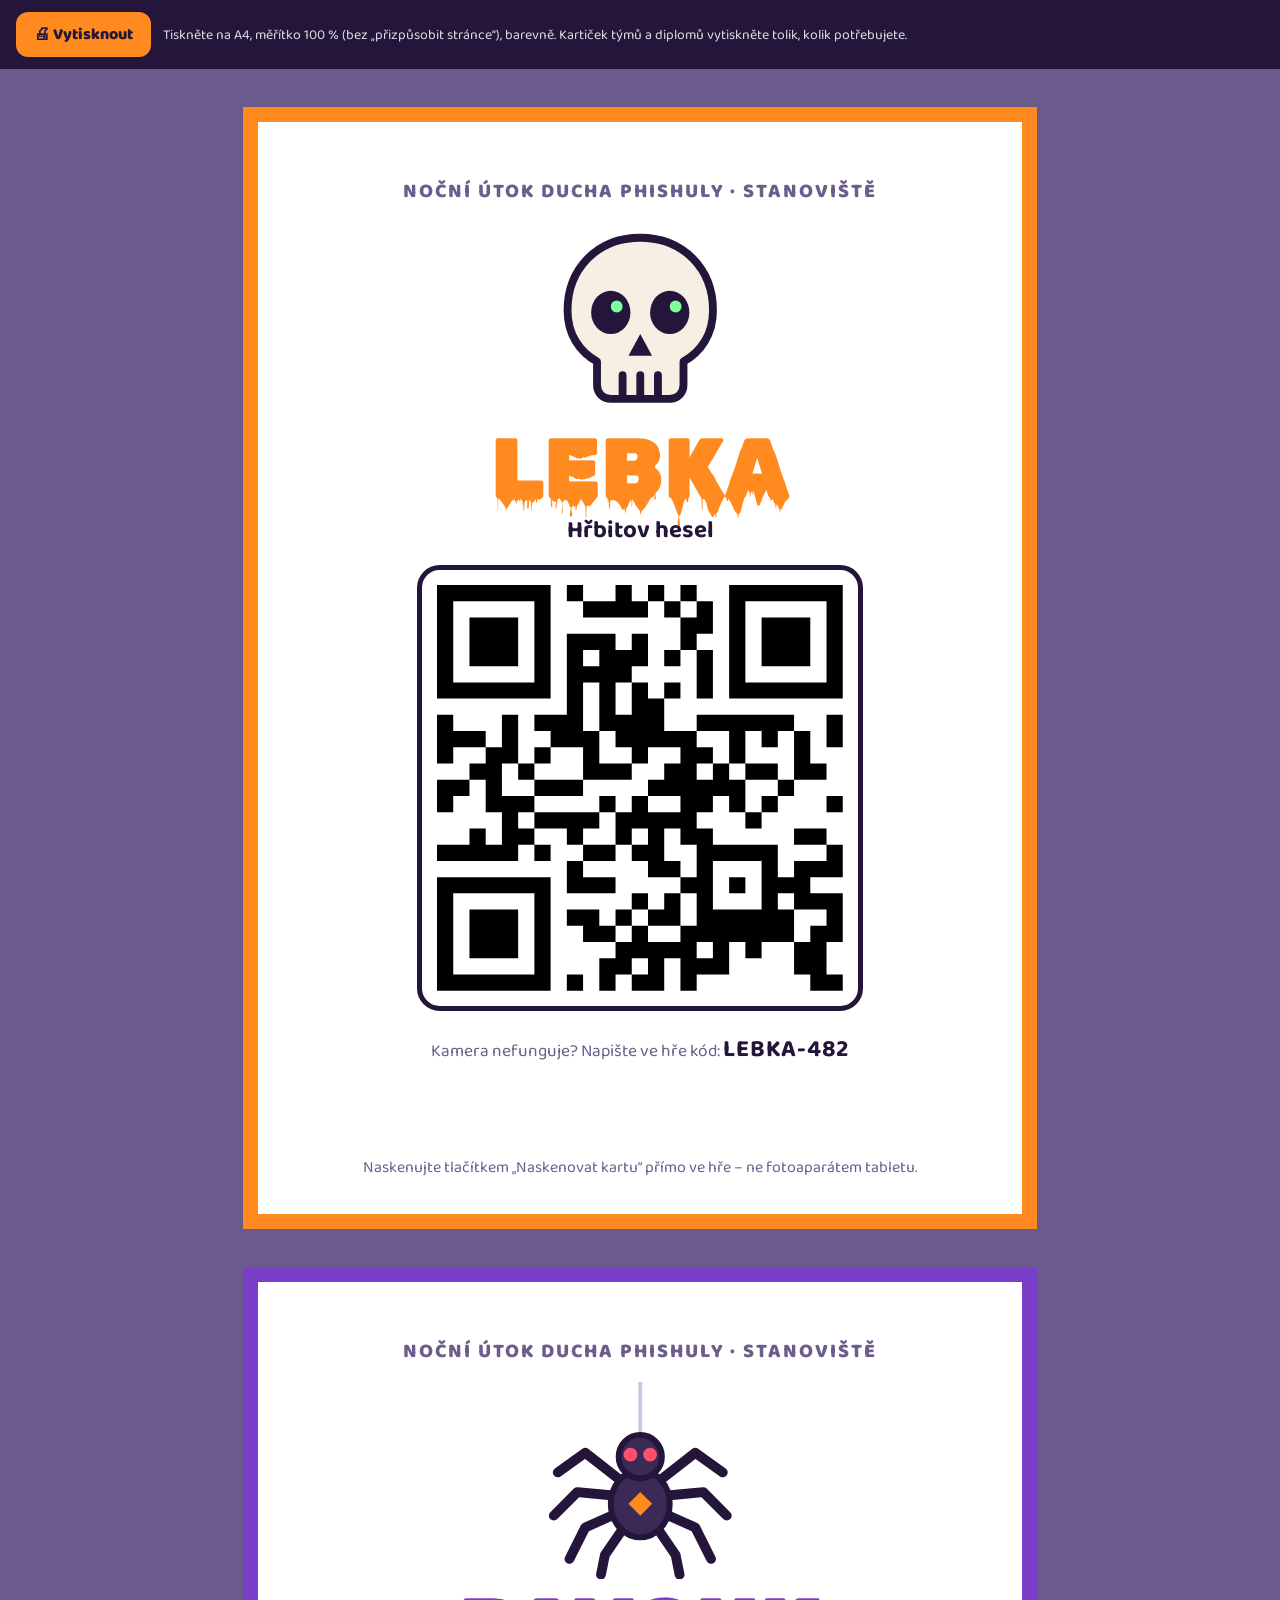
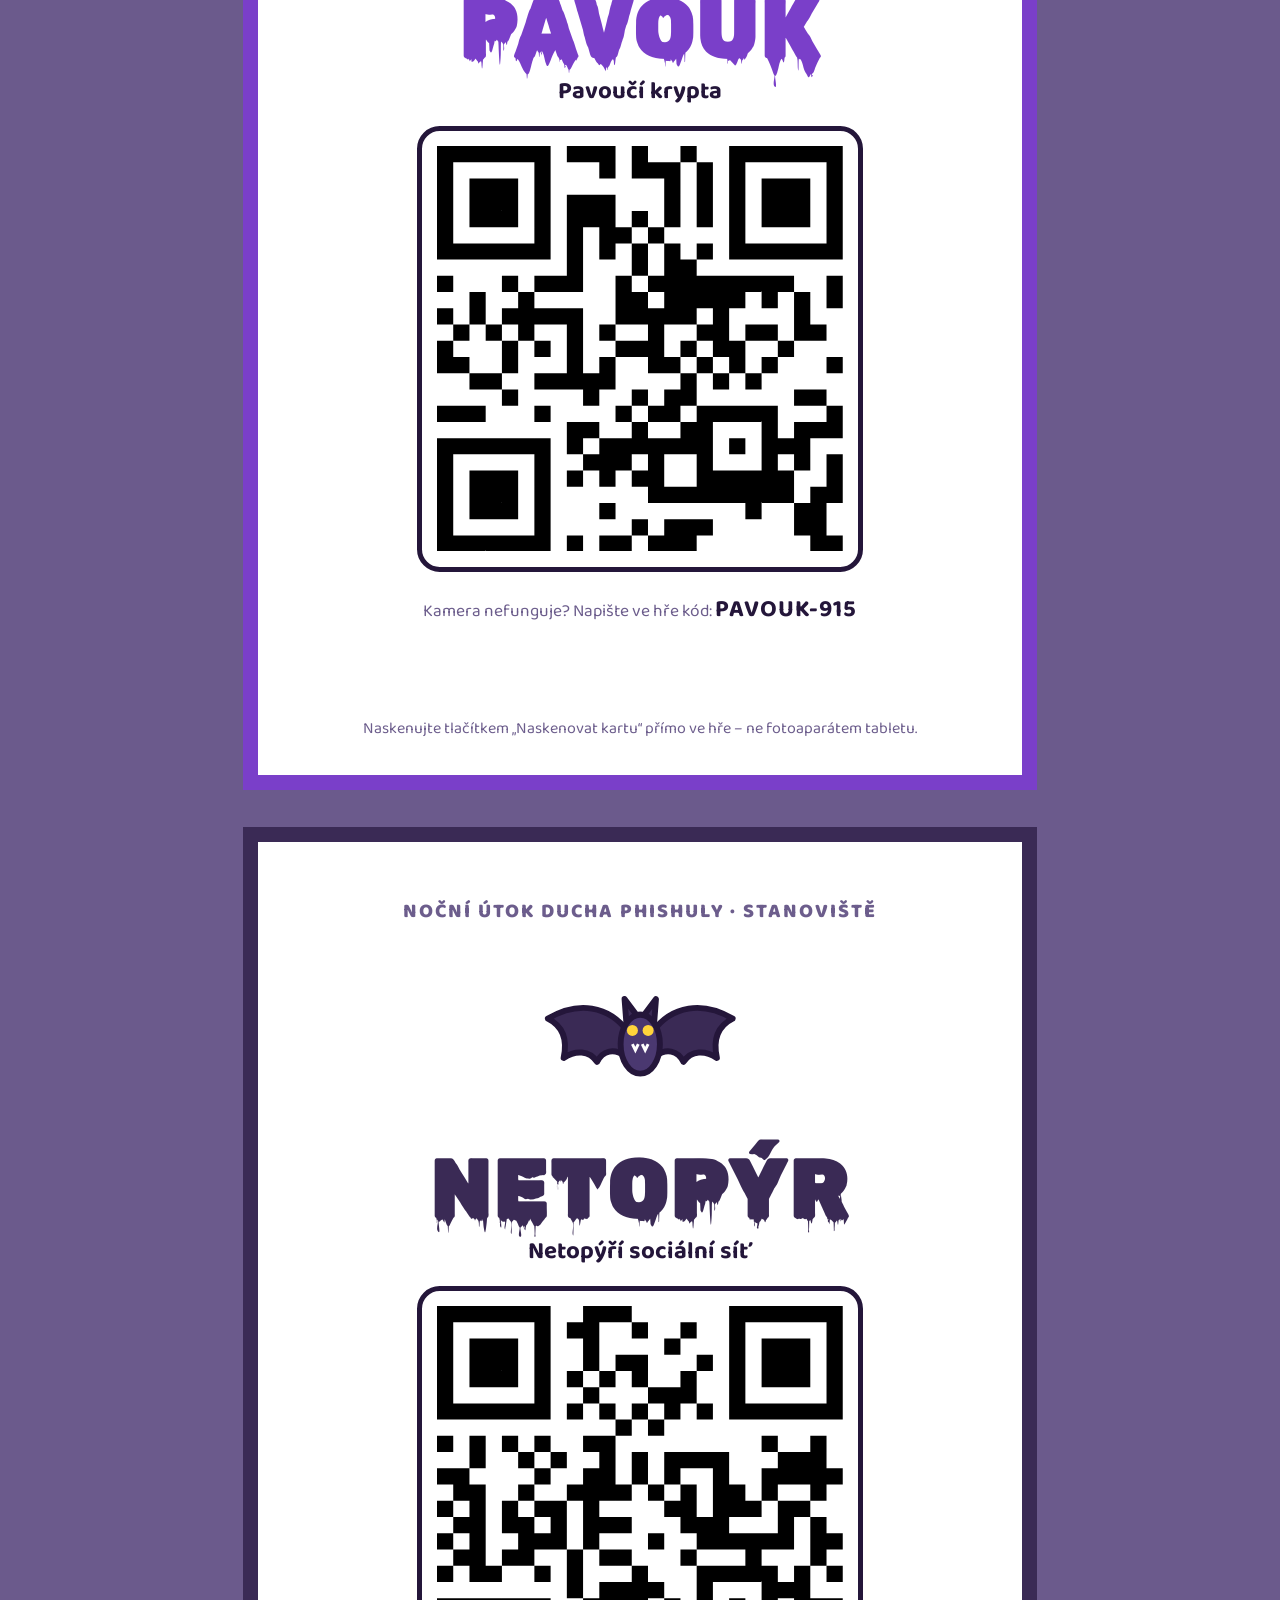
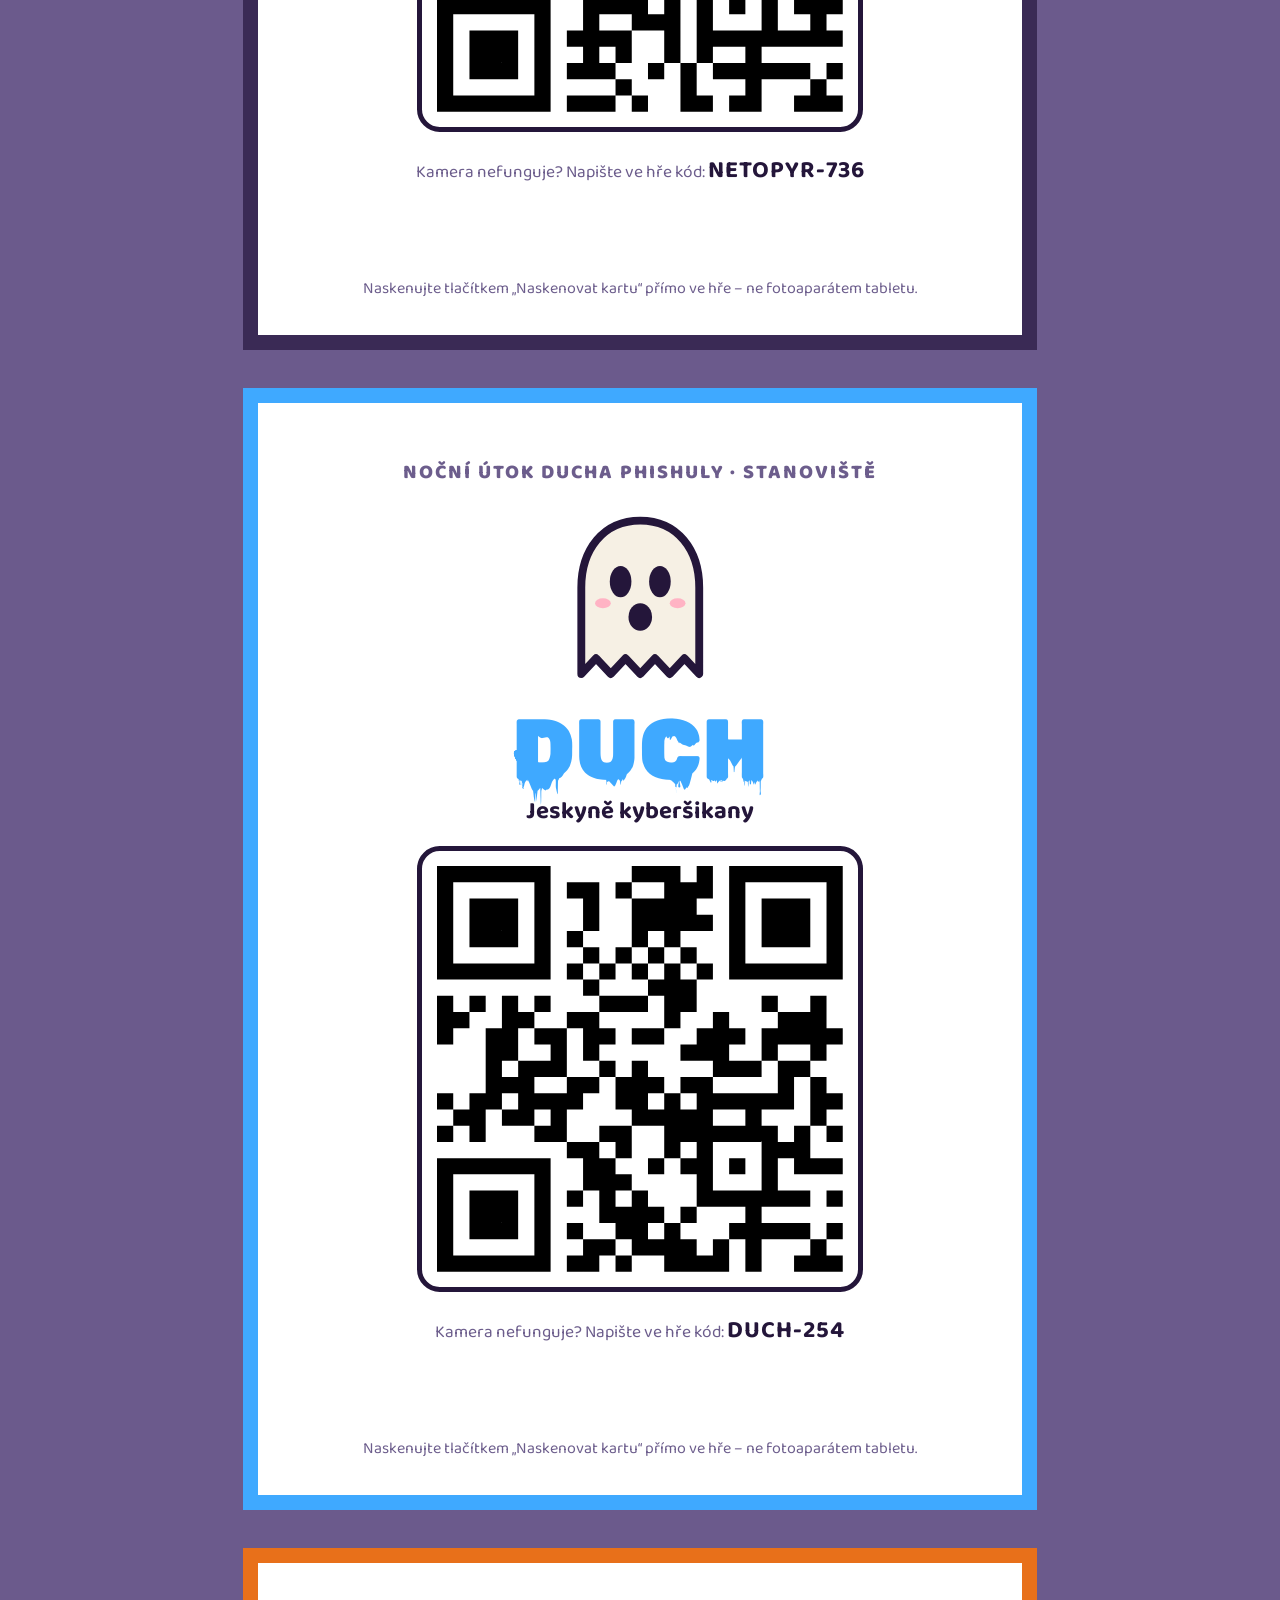
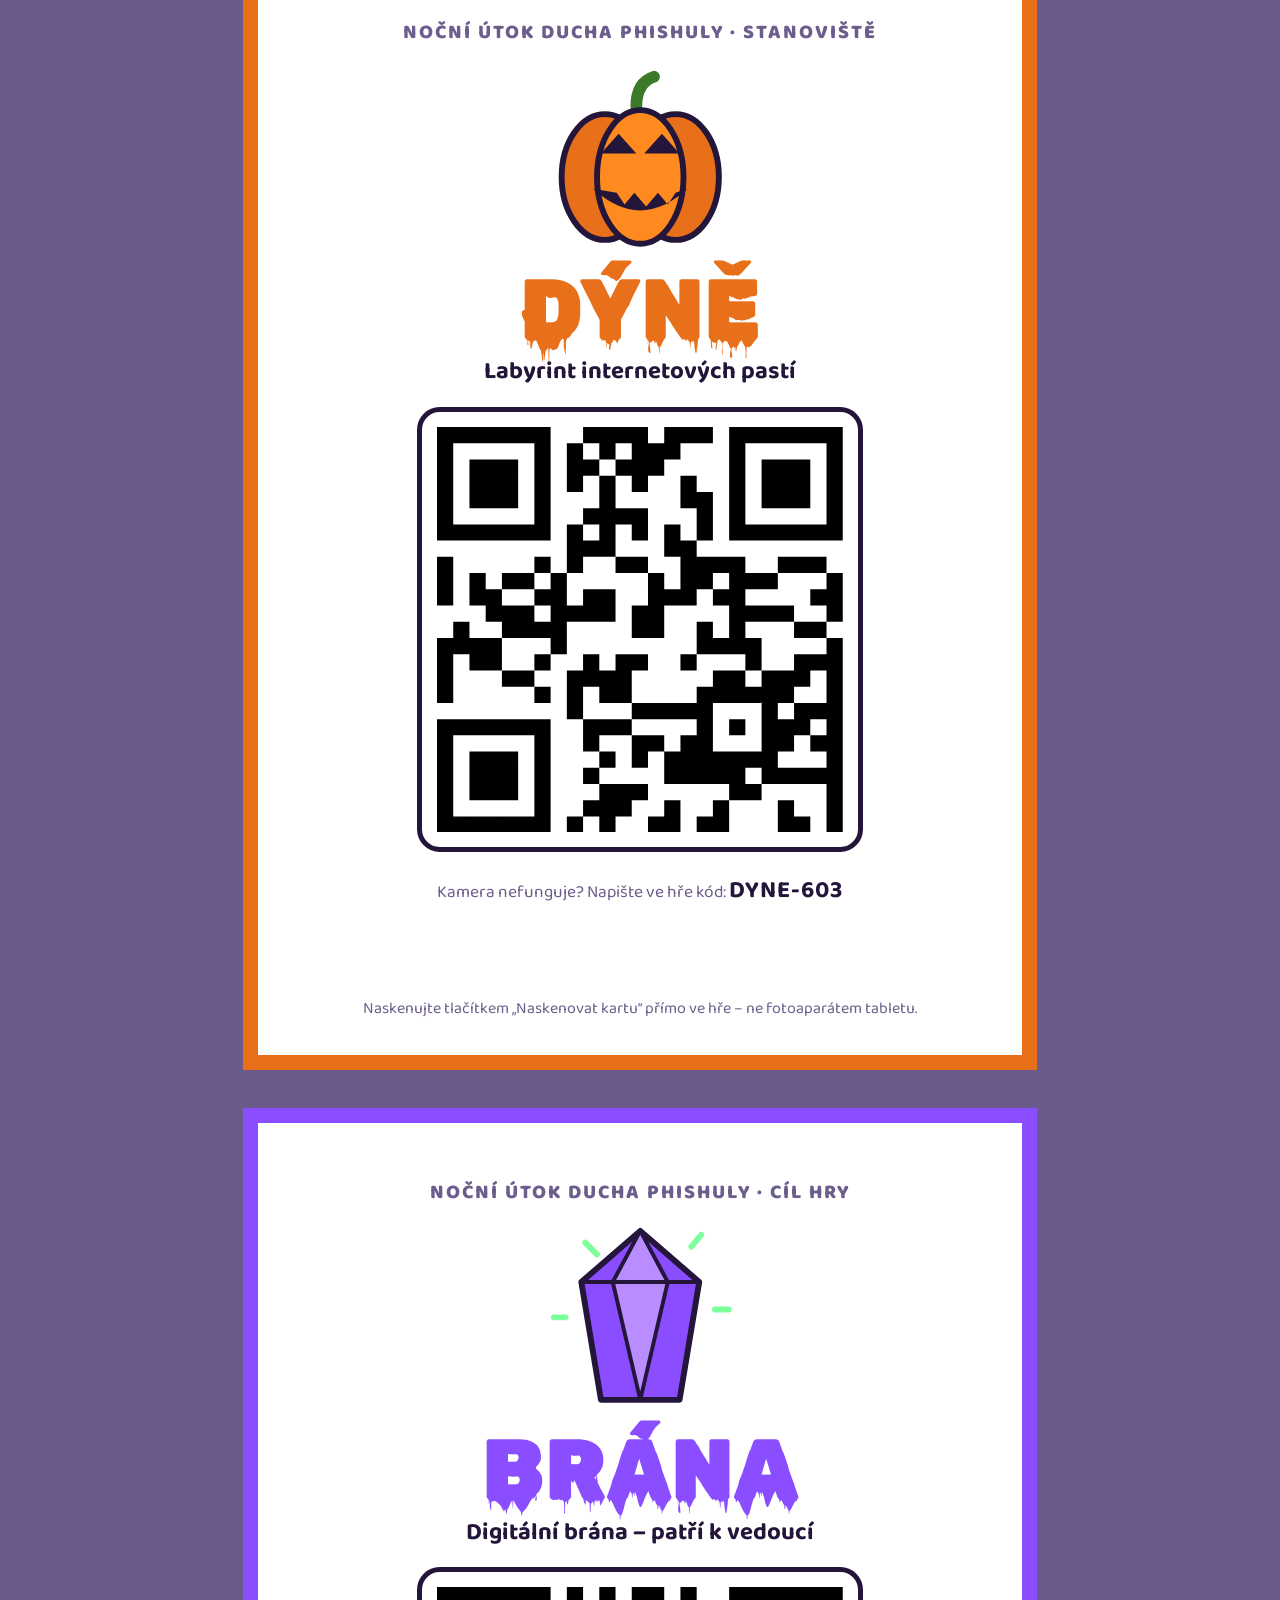
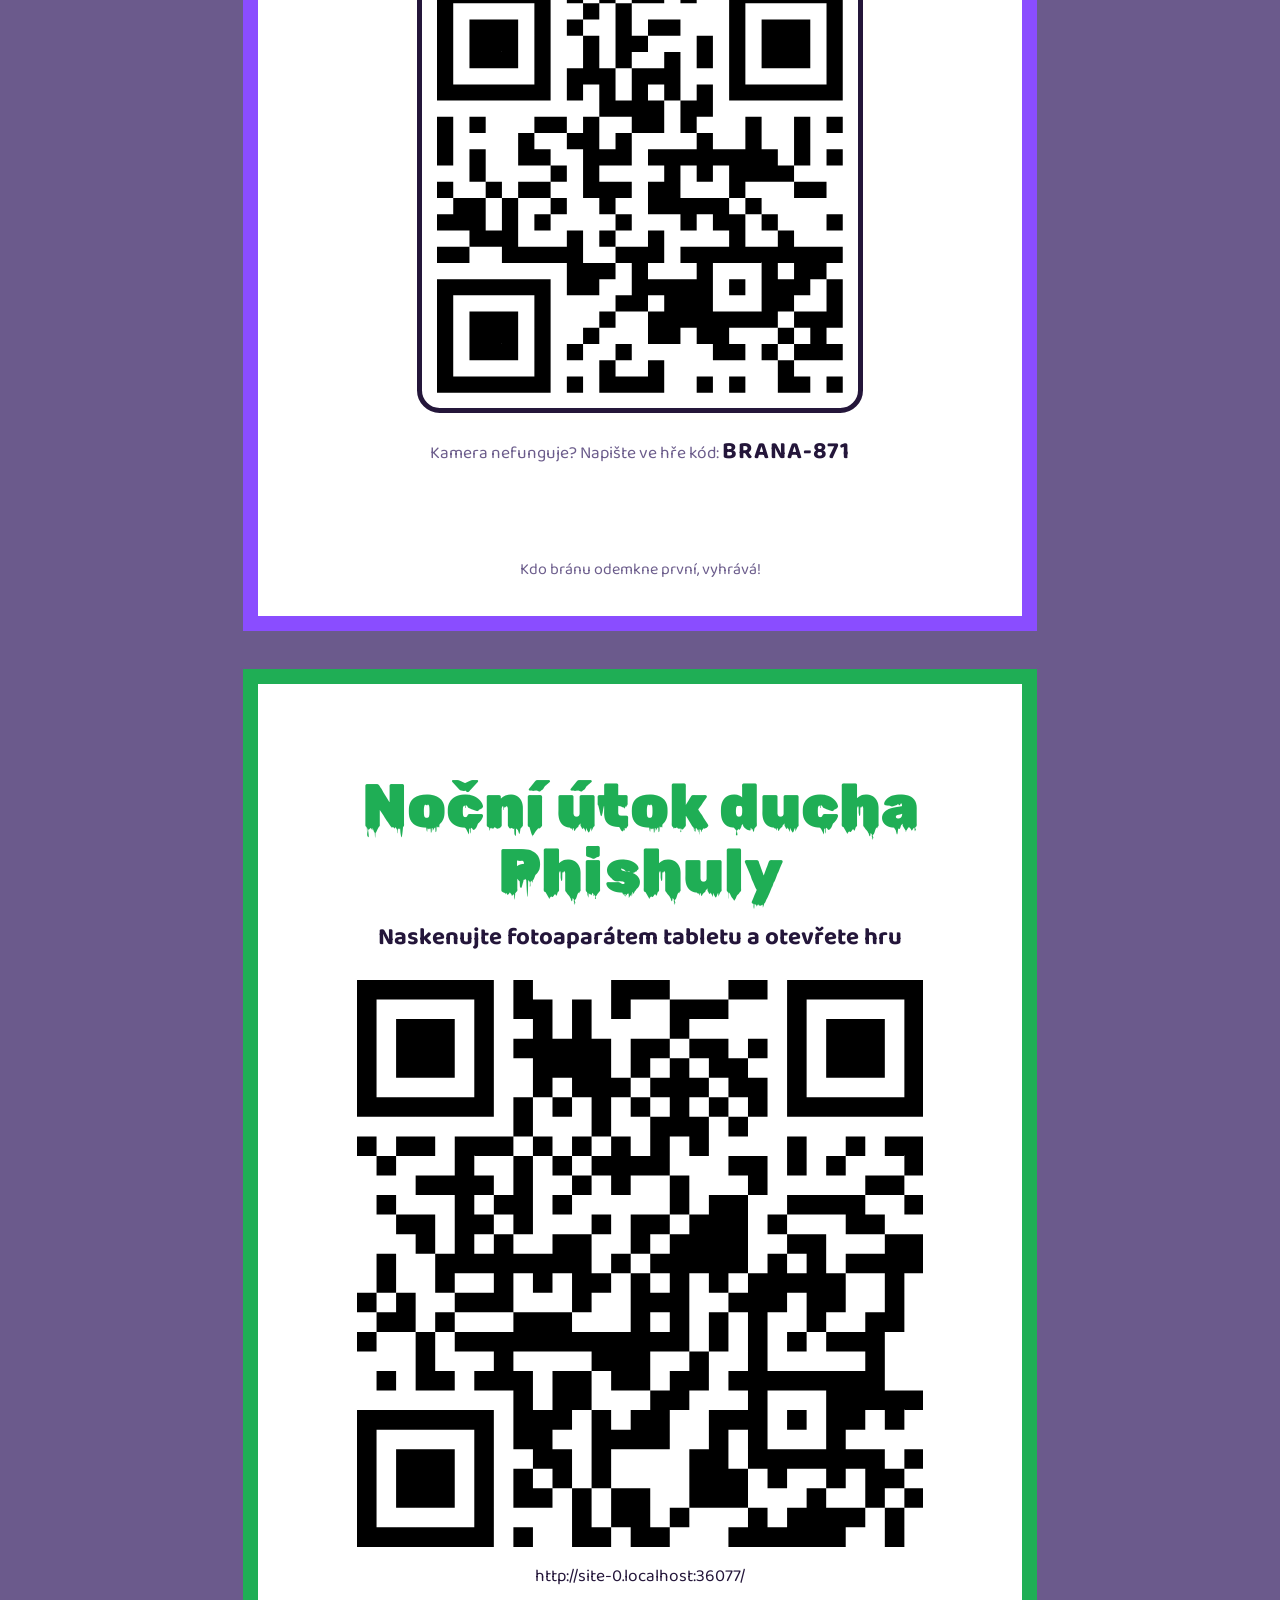
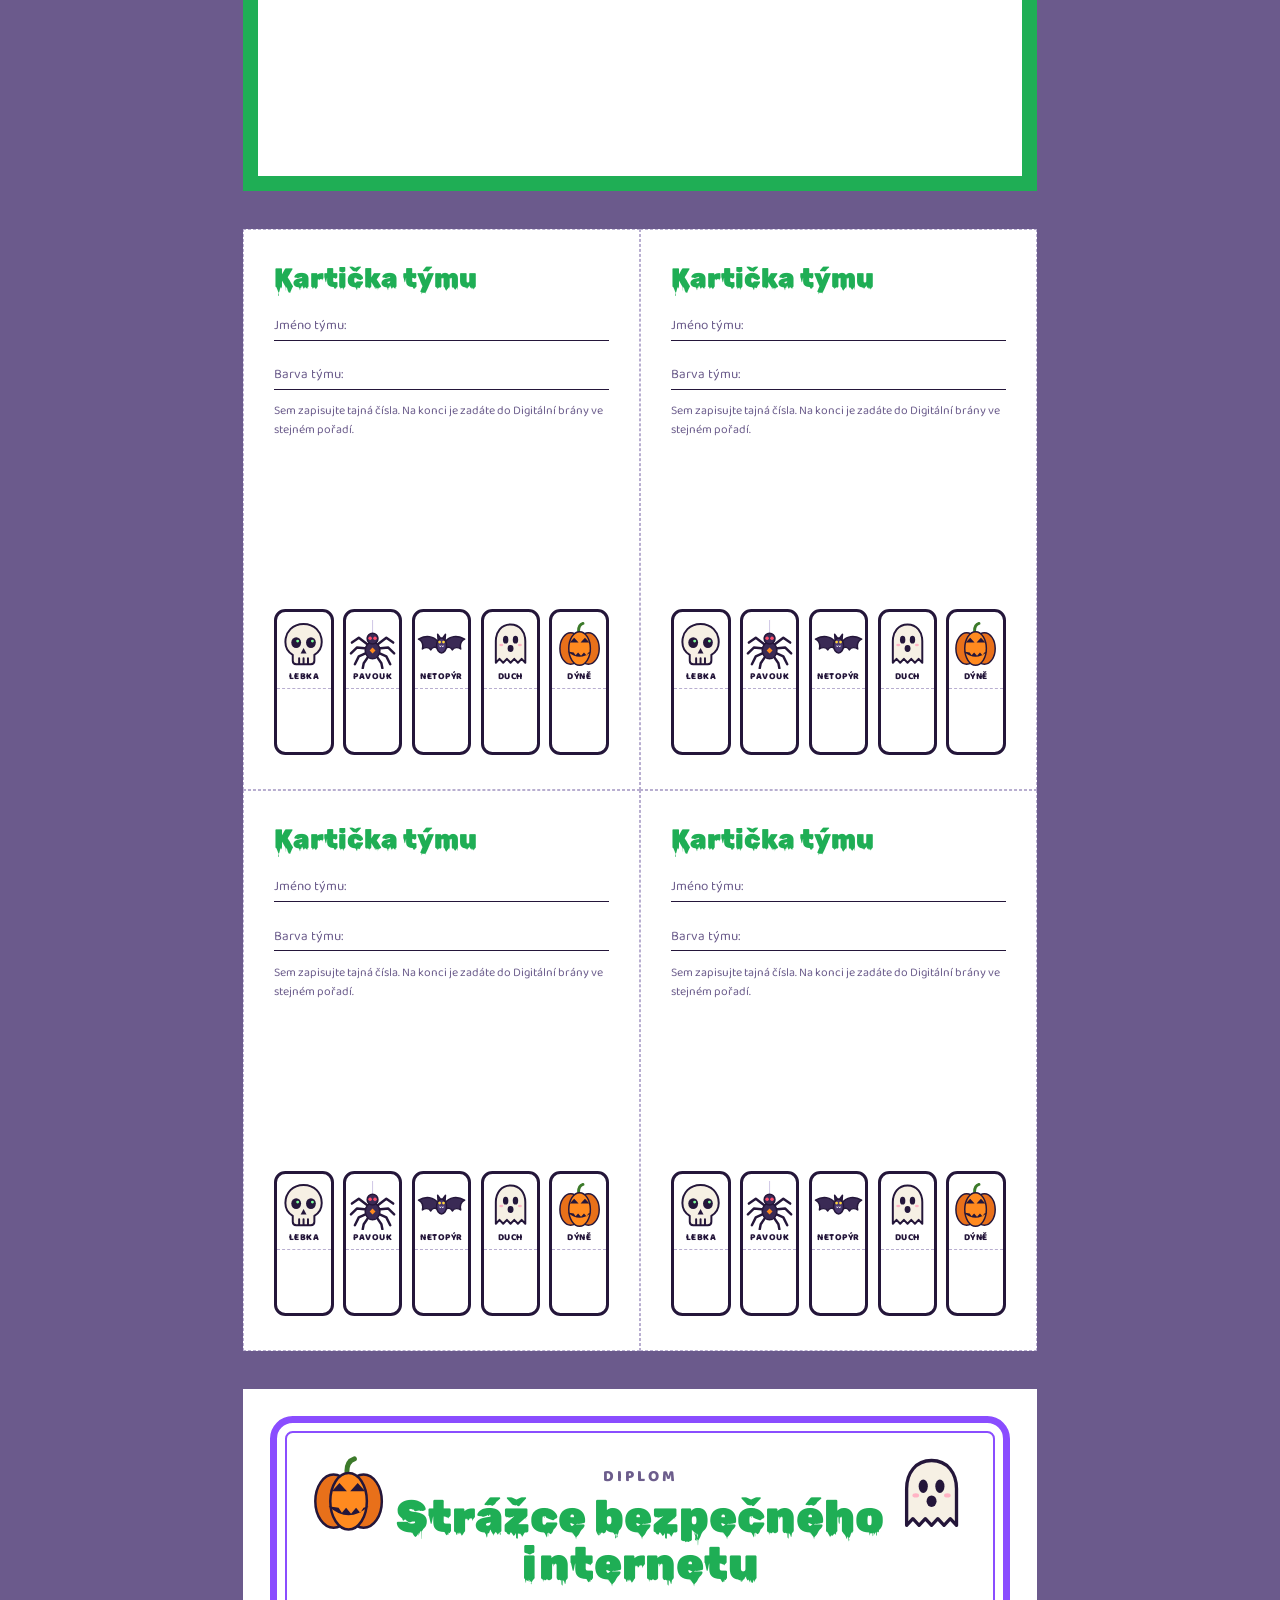
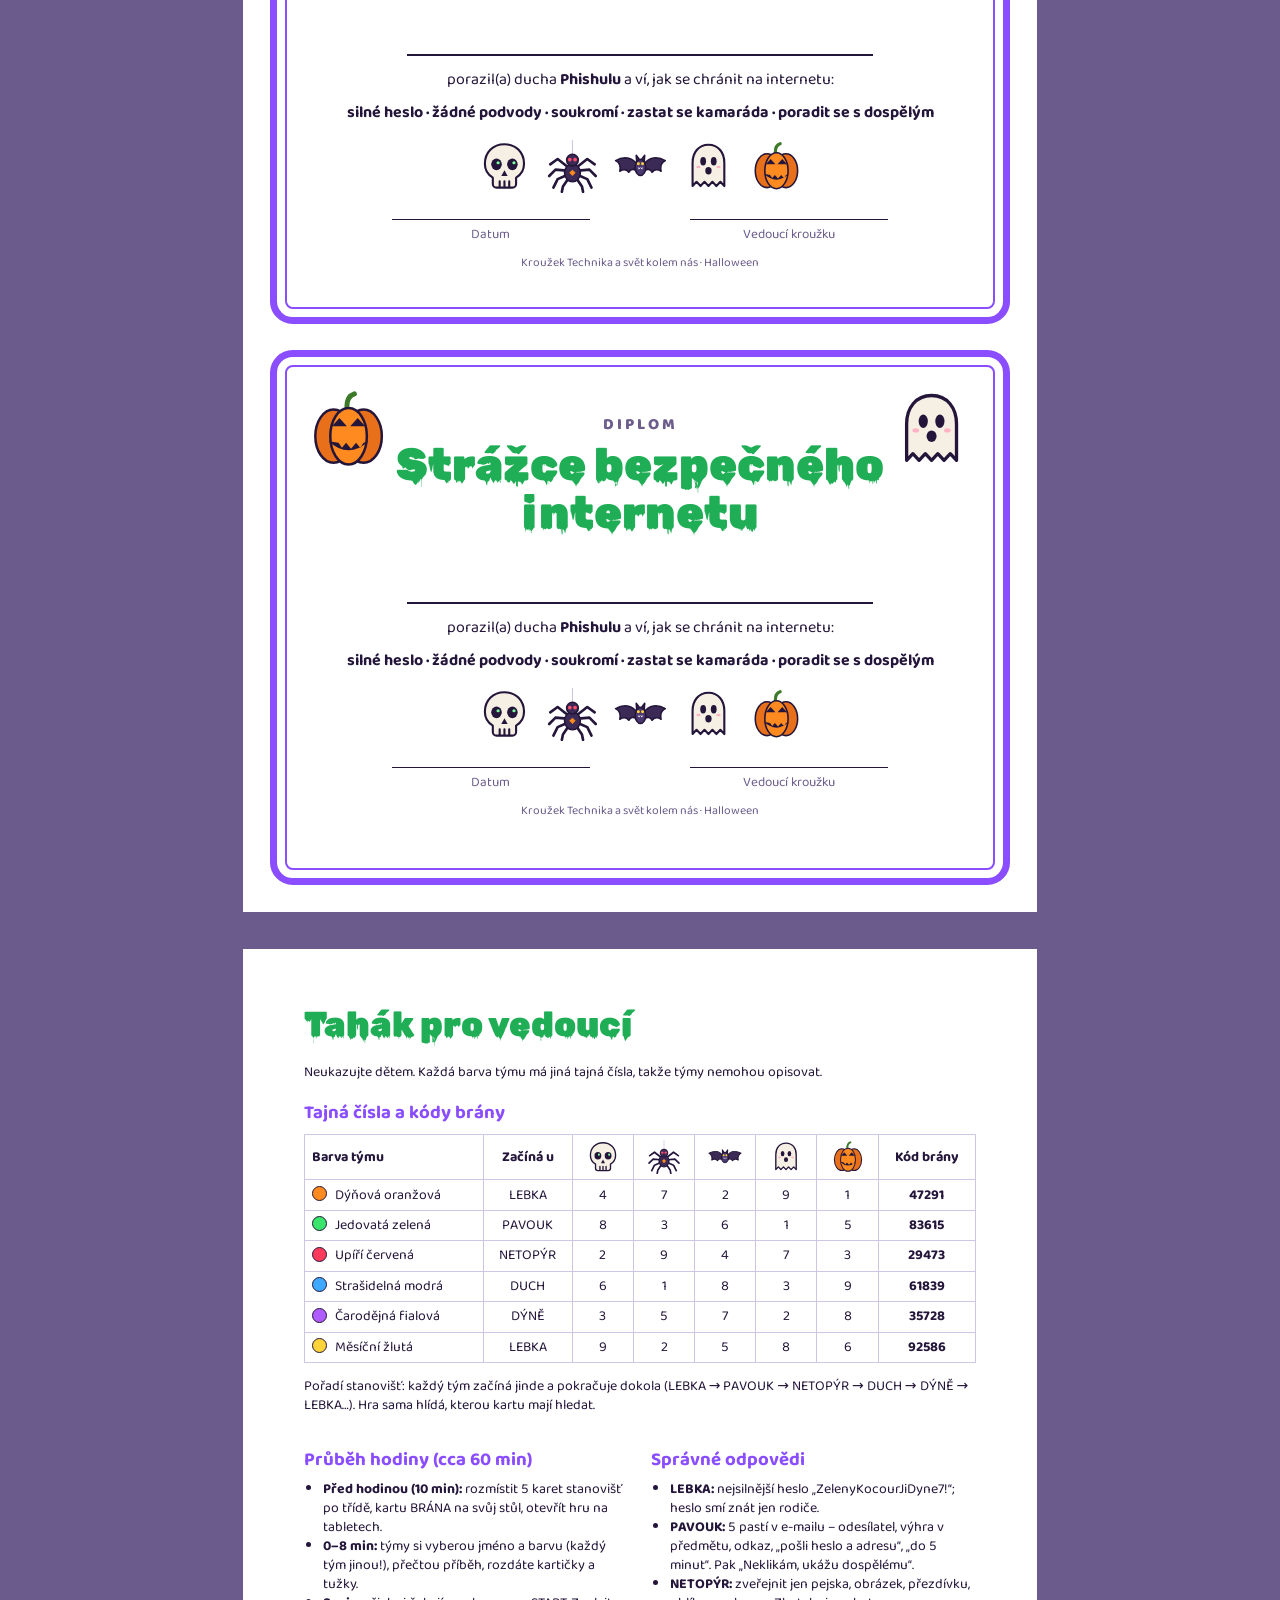
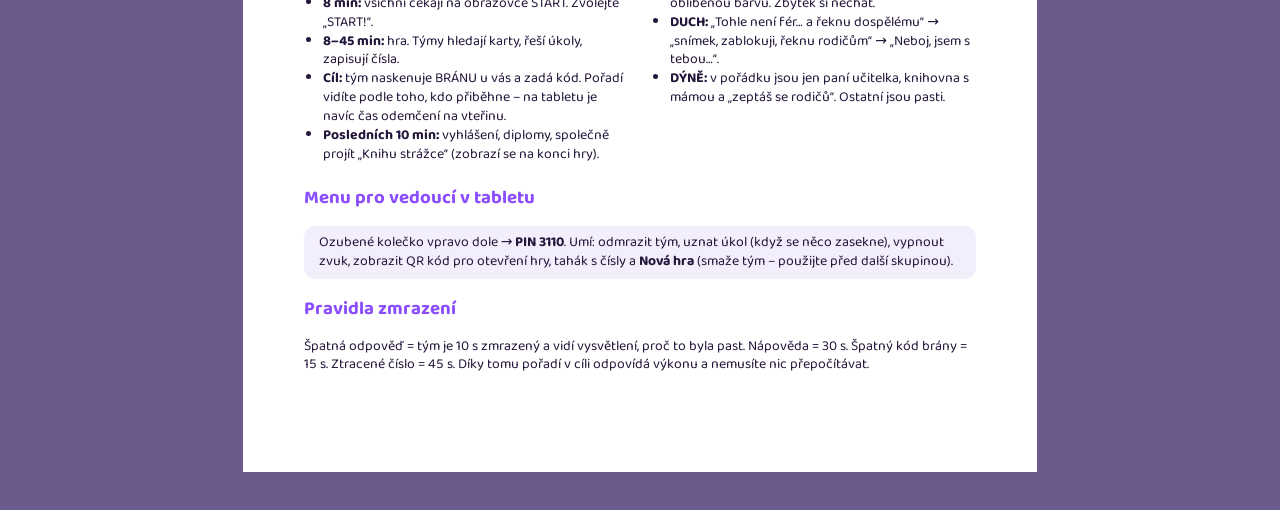
==== tisk.html @ 39379ec4 "Add files via upload" ====
<!doctype html>
<html lang="cs">
<head>
<meta charset="utf-8">
<meta name="viewport" content="width=device-width, initial-scale=1">
<title>Phishula – karty k tisku</title>
<link rel="stylesheet" href="fonts.css">
<style>
  @page { size: A4 portrait; margin: 0; }
  * { box-sizing: border-box; }
  html, body { margin: 0; }
  body { font-family: 'Baloo 2', system-ui, sans-serif; color: #24163a; background: #6b5a8c; -webkit-print-color-adjust: exact; print-color-adjust: exact; }
  .toolbar { position: sticky; top: 0; z-index: 2; background: #24163a; color: #fff; padding: 12px 16px; display: flex; gap: 12px; align-items: center; flex-wrap: wrap; }
  .toolbar button { font: inherit; font-weight: 800; border: 0; border-radius: 12px; padding: 10px 18px; background: #ff8a1f; color: #24163a; cursor: pointer; }
  .toolbar p { margin: 0; font-size: 14px; opacity: .85; }
  .page { width: 210mm; height: 297mm; margin: 10mm auto; background: #fff; position: relative; overflow: hidden; page-break-after: always; break-after: page; }
  .page:last-child { page-break-after: auto; break-after: auto; }
  .title { font-family: 'Rubik Wet Paint', 'Baloo 2', sans-serif; font-weight: 400; color: #1fae55; }
  svg { display: block; }

  /* Karta stanoviště */
  .station { padding: 14mm 16mm; display: flex; flex-direction: column; align-items: center; text-align: center; border: 4mm solid var(--c); }
  .station .head { font-size: 15pt; font-weight: 800; letter-spacing: 2px; text-transform: uppercase; color: #6c5d8c; }
  .station .icon { width: 52mm; height: 52mm; margin: 4mm 0 0; }
  .station .icon svg { width: 100%; height: 100%; }
  .station h1 { font-family: 'Rubik Wet Paint', 'Baloo 2', sans-serif; font-weight: 400; font-size: 64pt; line-height: 1; margin: 2mm 0 0; color: var(--c); }
  .station h2 { margin: 0 0 4mm; font-size: 18pt; }
  .station .qr { width: 118mm; height: 118mm; padding: 4mm; border: 1.5mm solid #24163a; border-radius: 6mm; background: #fff; }
  .station .qr svg { width: 100%; height: 100%; }
  .station .code { margin-top: 5mm; font-size: 13pt; color: #6c5d8c; }
  .station .code b { font-size: 18pt; color: #24163a; letter-spacing: 1px; }
  .station .foot { position: absolute; bottom: 9mm; left: 0; right: 0; font-size: 12pt; color: #6c5d8c; }

  /* Start */
  .start { padding: 20mm; display: flex; flex-direction: column; align-items: center; text-align: center; border: 4mm solid #1fae55; }
  .start h1 { font-size: 46pt; margin: 4mm 0; line-height: 1.05; }
  .start .qr { width: 150mm; height: 150mm; }
  .start .qr svg { width: 100%; height: 100%; }
  .start .url { font-size: 13pt; word-break: break-all; margin-top: 4mm; }
  .start ol { text-align: left; font-size: 15pt; }

  /* Kartičky týmů */
  .cards { display: grid; grid-template-columns: 1fr 1fr; grid-template-rows: 1fr 1fr; height: 100%; }
  .tcard { border: 0.4mm dashed #b8aed0; padding: 9mm 8mm; display: flex; flex-direction: column; }
  .tcard h3 { margin: 0; font-family: 'Rubik Wet Paint', 'Baloo 2', sans-serif; font-weight: 400; color: #1fae55; font-size: 20pt; line-height: 1.05; }
  .tcard .line { border-bottom: 0.5mm solid #24163a; height: 10mm; margin-top: 3mm; font-size: 10pt; color: #6c5d8c; display: flex; align-items: flex-end; padding-bottom: 1mm; }
  .tcard .boxes { display: grid; grid-template-columns: repeat(5, 1fr); gap: 2.5mm; margin-top: auto; }
  .tcard .box { border: 0.8mm solid #24163a; border-radius: 3mm; display: flex; flex-direction: column; align-items: center; padding: 2mm 0 0; }
  .tcard .box svg { width: 13mm; height: 13mm; }
  .tcard .box span { font-size: 7pt; font-weight: 800; letter-spacing: .5px; }
  .tcard .box i { display: block; width: 100%; height: 17mm; border-top: 0.5mm dashed #b8aed0; margin-top: 1mm; }
  .tcard .note { font-size: 9pt; color: #6c5d8c; margin: 3mm 0; }

  /* Diplomy (2 na stránku) */
  .diplomas { display: grid; grid-template-rows: 1fr 1fr; height: 100%; }
  .diploma { margin: 7mm; border: 2mm solid #8a4dff; border-radius: 6mm; outline: 0.6mm solid #8a4dff; outline-offset: -4.5mm; position: relative; padding: 9mm 14mm; text-align: center; display: flex; flex-direction: column; align-items: center; justify-content: center; }
  .diploma + .diploma { margin-top: 0; }
  .diploma .d-top { font-size: 12pt; letter-spacing: 3px; text-transform: uppercase; color: #6c5d8c; font-weight: 800; }
  .diploma h1 { font-size: 34pt; margin: 1mm 0; line-height: 1.05; }
  .diploma .name { width: 75%; border-bottom: 0.6mm solid #24163a; height: 13mm; margin: 4mm 0 2mm; }
  .diploma p { margin: 1mm 0; font-size: 12pt; }
  .diploma .row { display: flex; gap: 4mm; margin: 3mm 0; }
  .diploma .row svg { width: 14mm; height: 14mm; }
  .diploma .sig { display: flex; justify-content: space-between; width: 80%; margin-top: 4mm; font-size: 10pt; color: #6c5d8c; }
  .diploma .sig div { border-top: 0.4mm solid #24163a; width: 40%; padding-top: 1mm; }
  .diploma .corner { position: absolute; width: 22mm; height: 22mm; }
  .diploma .c1 { left: 8mm; top: 8mm; } .diploma .c2 { right: 8mm; top: 8mm; }

  /* Tahák */
  .cheat { padding: 14mm 16mm; font-size: 10.5pt; line-height: 1.35; }
  .cheat h1 { font-size: 26pt; margin: 0; }
  .cheat h2 { font-size: 14pt; margin: 5mm 0 2mm; color: #8a4dff; }
  .cheat table { width: 100%; border-collapse: collapse; }
  .cheat th, .cheat td { border: 0.3mm solid #cfc6e6; padding: 1.4mm 2mm; text-align: center; }
  .cheat td:first-child, .cheat th:first-child { text-align: left; }
  .cheat .dot { display: inline-block; width: 4mm; height: 4mm; border-radius: 50%; margin-right: 2mm; vertical-align: -0.6mm; border: 0.3mm solid #24163a; }
  .cheat th svg { width: 9mm; height: 9mm; margin: 0 auto; }
  .cheat ul { margin: 1mm 0; padding-left: 5mm; }
  .cheat .two { display: grid; grid-template-columns: 1fr 1fr; gap: 6mm; }
  .cheat .pin { background: #f3eefc; border-radius: 3mm; padding: 2mm 4mm; }

  @media print {
    body { background: #fff; }
    .toolbar { display: none; }
    .page { margin: 0; }
  }
</style>
</head>
<body>
<div class="toolbar">
  <button onclick="window.print()">🖨 Vytisknout</button>
  <p>Tiskněte na A4, měřítko 100 % (bez „přizpůsobit stránce“), barevně. Kartiček týmů a diplomů vytiskněte tolik, kolik potřebujete.</p>
</div>
<div id="pages"></div>
<script src="qrcode.js"></script>
<script src="data.js"></script>
<script>
(function () {
  var D = window.PH, out = [];
  var params = new URLSearchParams(location.search);
  var only = params.get('jen'); // pro vytvoření PDF: karty|start|kartičky|diplomy|tahák
  function qrSvg(text) {
    var q = qrcode(0, 'M'); q.addData(text); q.make();
    return q.createSvgTag({ cellSize: 4, margin: 0, scalable: true });
  }
  function want(k) { return !only || only.split(',').indexOf(k) >= 0; }
  var stColors = ['#ff8a1f', '#7a3fc9', '#3a2a55', '#3fa9ff', '#e8701a'];

  // 1) Karty stanovišť
  if (want('karty')) {
    D.STATIONS.forEach(function (st, i) {
      out.push('<section class="page station" style="--c:' + stColors[i] + '">' +
        '<div class="head">Noční útok ducha Phishuly · stanoviště</div>' +
        '<div class="icon">' + D.ICONS[st.key] + '</div>' +
        '<h1>' + st.symbol + '</h1><h2>' + st.name + '</h2>' +
        '<div class="qr">' + qrSvg(st.qr) + '</div>' +
        '<div class="code">Kamera nefunguje? Napište ve hře kód: <b>' + st.code + '</b></div>' +
        '<div class="foot">Naskenujte tlačítkem „Naskenovat kartu“ přímo ve hře – ne fotoaparátem tabletu.</div>' +
        '</section>');
    });
    out.push('<section class="page station" style="--c:#8a4dff">' +
      '<div class="head">Noční útok ducha Phishuly · cíl hry</div>' +
      '<div class="icon">' + D.ICONS.brana + '</div>' +
      '<h1>BRÁNA</h1><h2>Digitální brána – patří k vedoucí</h2>' +
      '<div class="qr">' + qrSvg(D.GATE.qr) + '</div>' +
      '<div class="code">Kamera nefunguje? Napište ve hře kód: <b>' + D.GATE.code + '</b></div>' +
      '<div class="foot">Kdo bránu odemkne první, vyhrává!</div></section>');
  }

  // 2) Startovní QR (jen když hra běží z internetu)
  if (want('start') && /^https?:/.test(location.protocol)) {
    var url = location.href.split('#')[0].split('?')[0].replace(/tisk\.html$/, '');
    out.push('<section class="page start">' +
      '<h1 class="title">Noční útok ducha Phishuly</h1>' +
      '<p style="font-size:18pt;margin:0 0 6mm"><b>Naskenujte fotoaparátem tabletu a otevřete hru</b></p>' +
      '<div class="qr">' + qrSvg(url) + '</div>' +
      '<div class="url">' + url + '</div>' +
      '</section>');
  }

  // 3) Kartičky týmů (4 na stránku)
  if (want('karticky')) {
    var card = '<div class="tcard"><h3>Kartička týmu</h3>' +
      '<div class="line">Jméno týmu:</div><div class="line">Barva týmu:</div>' +
      '<p class="note">Sem zapisujte tajná čísla. Na konci je zadáte do Digitální brány ve stejném pořadí.</p>' +
      '<div class="boxes">' + D.STATIONS.map(function (st) {
        return '<div class="box">' + D.ICONS[st.key] + '<span>' + st.symbol + '</span><i></i></div>';
      }).join('') + '</div></div>';
    out.push('<section class="page"><div class="cards">' + card + card + card + card + '</div></section>');
  }

  // 4) Diplomy (2 na stránku)
  if (want('diplomy')) {
    var dip = '<div class="diploma">' +
      '<div class="corner c1">' + D.ICONS.dyne + '</div><div class="corner c2">' + D.ICONS.duch + '</div>' +
      '<div class="d-top">Diplom</div>' +
      '<h1 class="title">Strážce bezpečného internetu</h1>' +
      '<div class="name"></div>' +
      '<p>porazil(a) ducha <b>Phishulu</b> a ví, jak se chránit na internetu:</p>' +
      '<p><b>silné heslo · žádné podvody · soukromí · zastat se kamaráda · poradit se s dospělým</b></p>' +
      '<div class="row">' + D.STATIONS.map(function (s) { return D.ICONS[s.key]; }).join('') + '</div>' +
      '<div class="sig"><div>Datum</div><div>Vedoucí kroužku</div></div>' +
      '<p style="font-size:9pt;color:#6c5d8c;margin-top:2mm">Kroužek Technika a svět kolem nás · Halloween</p></div>';
    out.push('<section class="page"><div class="diplomas">' + dip + dip + '</div></section>');
  }

  // 5) Tahák pro vedoucí
  if (want('tahak')) {
    var head = '<tr><th>Barva týmu</th><th>Začíná u</th>' + D.STATIONS.map(function (s) { return '<th>' + D.ICONS[s.key] + '</th>'; }).join('') + '<th>Kód brány</th></tr>';
    var rows = D.COLORS.map(function (c, ci) {
      var r = D.routeFor(ci), first = D.STATIONS[r[0] - 1];
      return '<tr><td><span class="dot" style="background:' + c.hex + '"></span>' + c.name + '</td><td>' + first.symbol + '</td>' +
        D.DIGITS[ci].map(function (d) { return '<td>' + d + '</td>'; }).join('') + '<td><b>' + D.DIGITS[ci].join('') + '</b></td></tr>';
    }).join('');
    out.push('<section class="page cheat">' +
      '<h1 class="title">Tahák pro vedoucí</h1>' +
      '<p>Neukazujte dětem. Každá barva týmu má jiná tajná čísla, takže týmy nemohou opisovat.</p>' +
      '<h2>Tajná čísla a kódy brány</h2><table>' + head + rows + '</table>' +
      '<p>Pořadí stanovišť: každý tým začíná jinde a pokračuje dokola (LEBKA → PAVOUK → NETOPÝR → DUCH → DÝNĚ → LEBKA…). Hra sama hlídá, kterou kartu mají hledat.</p>' +
      '<div class="two"><div>' +
      '<h2>Průběh hodiny (cca 60 min)</h2><ul>' +
      '<li><b>Před hodinou (10 min):</b> rozmístit 5 karet stanovišť po třídě, kartu BRÁNA na svůj stůl, otevřít hru na tabletech.</li>' +
      '<li><b>0–8 min:</b> týmy si vyberou jméno a barvu (každý tým jinou!), přečtou příběh, rozdáte kartičky a tužky.</li>' +
      '<li><b>8 min:</b> všichni čekají na obrazovce START. Zvolejte „START!“.</li>' +
      '<li><b>8–45 min:</b> hra. Týmy hledají karty, řeší úkoly, zapisují čísla.</li>' +
      '<li><b>Cíl:</b> tým naskenuje BRÁNU u vás a zadá kód. Pořadí vidíte podle toho, kdo přiběhne – na tabletu je navíc čas odemčení na vteřinu.</li>' +
      '<li><b>Posledních 10 min:</b> vyhlášení, diplomy, společně projít „Knihu strážce“ (zobrazí se na konci hry).</li></ul>' +
      '</div><div>' +
      '<h2>Správné odpovědi</h2><ul>' +
      '<li><b>LEBKA:</b> nejsilnější heslo „ZelenyKocourJiDyne7!“; heslo smí znát jen rodiče.</li>' +
      '<li><b>PAVOUK:</b> 5 pastí v e-mailu – odesílatel, výhra v předmětu, odkaz, „pošli heslo a adresu“, „do 5 minut“. Pak „Neklikám, ukážu dospělému“.</li>' +
      '<li><b>NETOPÝR:</b> zveřejnit jen pejska, obrázek, přezdívku, oblíbenou barvu. Zbytek si nechat.</li>' +
      '<li><b>DUCH:</b> „Tohle není fér… a řeknu dospělému“ → „snímek, zablokuji, řeknu rodičům“ → „Neboj, jsem s tebou…“.</li>' +
      '<li><b>DÝNĚ:</b> v pořádku jsou jen paní učitelka, knihovna s mámou a „zeptáš se rodičů“. Ostatní jsou pasti.</li></ul>' +
      '</div></div>' +
      '<h2>Menu pro vedoucí v tabletu</h2>' +
      '<p class="pin">Ozubené kolečko vpravo dole → <b>PIN 3110</b>. Umí: odmrazit tým, uznat úkol (když se něco zasekne), vypnout zvuk, zobrazit QR kód pro otevření hry, tahák s čísly a <b>Nová hra</b> (smaže tým – použijte před další skupinou).</p>' +
      '<h2>Pravidla zmrazení</h2>' +
      '<p>Špatná odpověď = tým je 10 s zmrazený a vidí vysvětlení, proč to byla past. Nápověda = 30 s. Špatný kód brány = 15 s. Ztracené číslo = 45 s. Díky tomu pořadí v cíli odpovídá výkonu a nemusíte nic přepočítávat.</p>' +
      '</section>');
  }

  document.getElementById('pages').innerHTML = out.join('');
})();
</script>
</body>
</html>
---- fonts.css ----
/* Písma: Rubik Wet Paint a Baloo 2 (SIL Open Font License), vložená přímo, aby hra fungovala i offline */
@font-face{font-family:'Rubik Wet Paint';font-style:normal;font-display:swap;font-weight:400;src:url([data-uri]) format('woff2');unicode-range:U+0100-02BA,U+02BD-02C5,U+02C7-02CC,U+02CE-02D7,U+02DD-02FF,U+0304,U+0308,U+0329,U+1D00-1DBF,U+1E00-1E9F,U+1EF2-1EFF,U+2020,U+20A0-20AB,U+20AD-20C0,U+2113,U+2C60-2C7F,U+A720-A7FF;}
@font-face{font-family:'Baloo 2';font-style:normal;font-display:swap;font-weight:400;src:url([data-uri]) format('woff2');unicode-range:U+0100-02BA,U+02BD-02C5,U+02C7-02CC,U+02CE-02D7,U+02DD-02FF,U+0304,U+0308,U+0329,U+1D00-1DBF,U+1E00-1E9F,U+1EF2-1EFF,U+2020,U+20A0-20AB,U+20AD-20C0,U+2113,U+2C60-2C7F,U+A720-A7FF;}
@font-face{font-family:'Baloo 2';font-style:normal;font-display:swap;font-weight:700;src:url([data-uri]) format('woff2');unicode-range:U+0100-02BA,U+02BD-02C5,U+02C7-02CC,U+02CE-02D7,U+02DD-02FF,U+0304,U+0308,U+0329,U+1D00-1DBF,U+1E00-1E9F,U+1EF2-1EFF,U+2020,U+20A0-20AB,U+20AD-20C0,U+2113,U+2C60-2C7F,U+A720-A7FF;}
@font-face{font-family:'Baloo 2';font-style:normal;font-display:swap;font-weight:800;src:url([data-uri]) format('woff2');unicode-range:U+0100-02BA,U+02BD-02C5,U+02C7-02CC,U+02CE-02D7,U+02DD-02FF,U+0304,U+0308,U+0329,U+1D00-1DBF,U+1E00-1E9F,U+1EF2-1EFF,U+2020,U+20A0-20AB,U+20AD-20C0,U+2113,U+2C60-2C7F,U+A720-A7FF;}
@font-face{font-family:'Rubik Wet Paint';font-style:normal;font-display:swap;font-weight:400;src:url([data-uri]) format('woff2');unicode-range:U+0000-00FF,U+0131,U+0152-0153,U+02BB-02BC,U+02C6,U+02DA,U+02DC,U+0304,U+0308,U+0329,U+2000-206F,U+20AC,U+2122,U+2191,U+2193,U+2212,U+2215,U+FEFF,U+FFFD;}
@font-face{font-family:'Baloo 2';font-style:normal;font-display:swap;font-weight:400;src:url([data-uri]) format('woff2');unicode-range:U+0000-00FF,U+0131,U+0152-0153,U+02BB-02BC,U+02C6,U+02DA,U+02DC,U+0304,U+0308,U+0329,U+2000-206F,U+20AC,U+2122,U+2191,U+2193,U+2212,U+2215,U+FEFF,U+FFFD;}
@font-face{font-family:'Baloo 2';font-style:normal;font-display:swap;font-weight:700;src:url([data-uri]) format('woff2');unicode-range:U+0000-00FF,U+0131,U+0152-0153,U+02BB-02BC,U+02C6,U+02DA,U+02DC,U+0304,U+0308,U+0329,U+2000-206F,U+20AC,U+2122,U+2191,U+2193,U+2212,U+2215,U+FEFF,U+FFFD;}
@font-face{font-family:'Baloo 2';font-style:normal;font-display:swap;font-weight:800;src:url([data-uri]) format('woff2');unicode-range:U+0000-00FF,U+0131,U+0152-0153,U+02BB-02BC,U+02C6,U+02DA,U+02DC,U+0304,U+0308,U+0329,U+2000-206F,U+20AC,U+2122,U+2191,U+2193,U+2212,U+2215,U+FEFF,U+FFFD;}
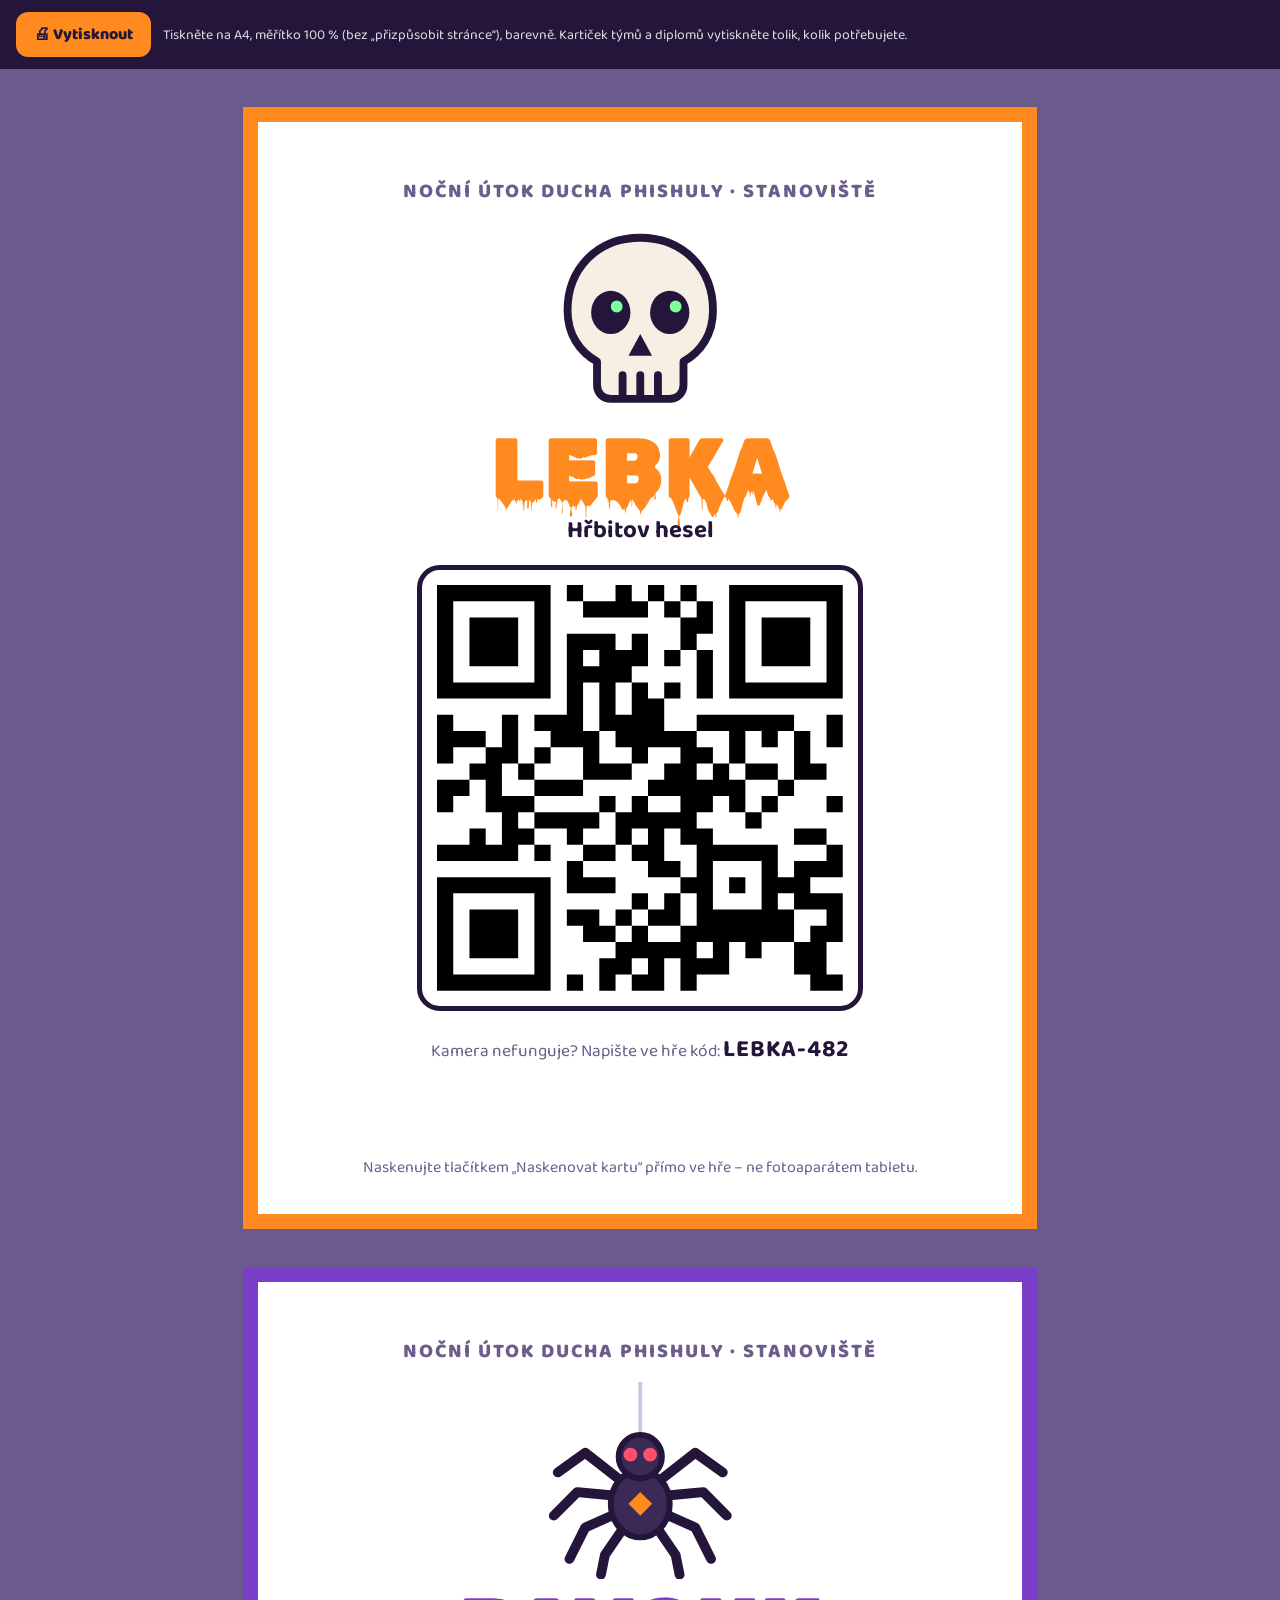
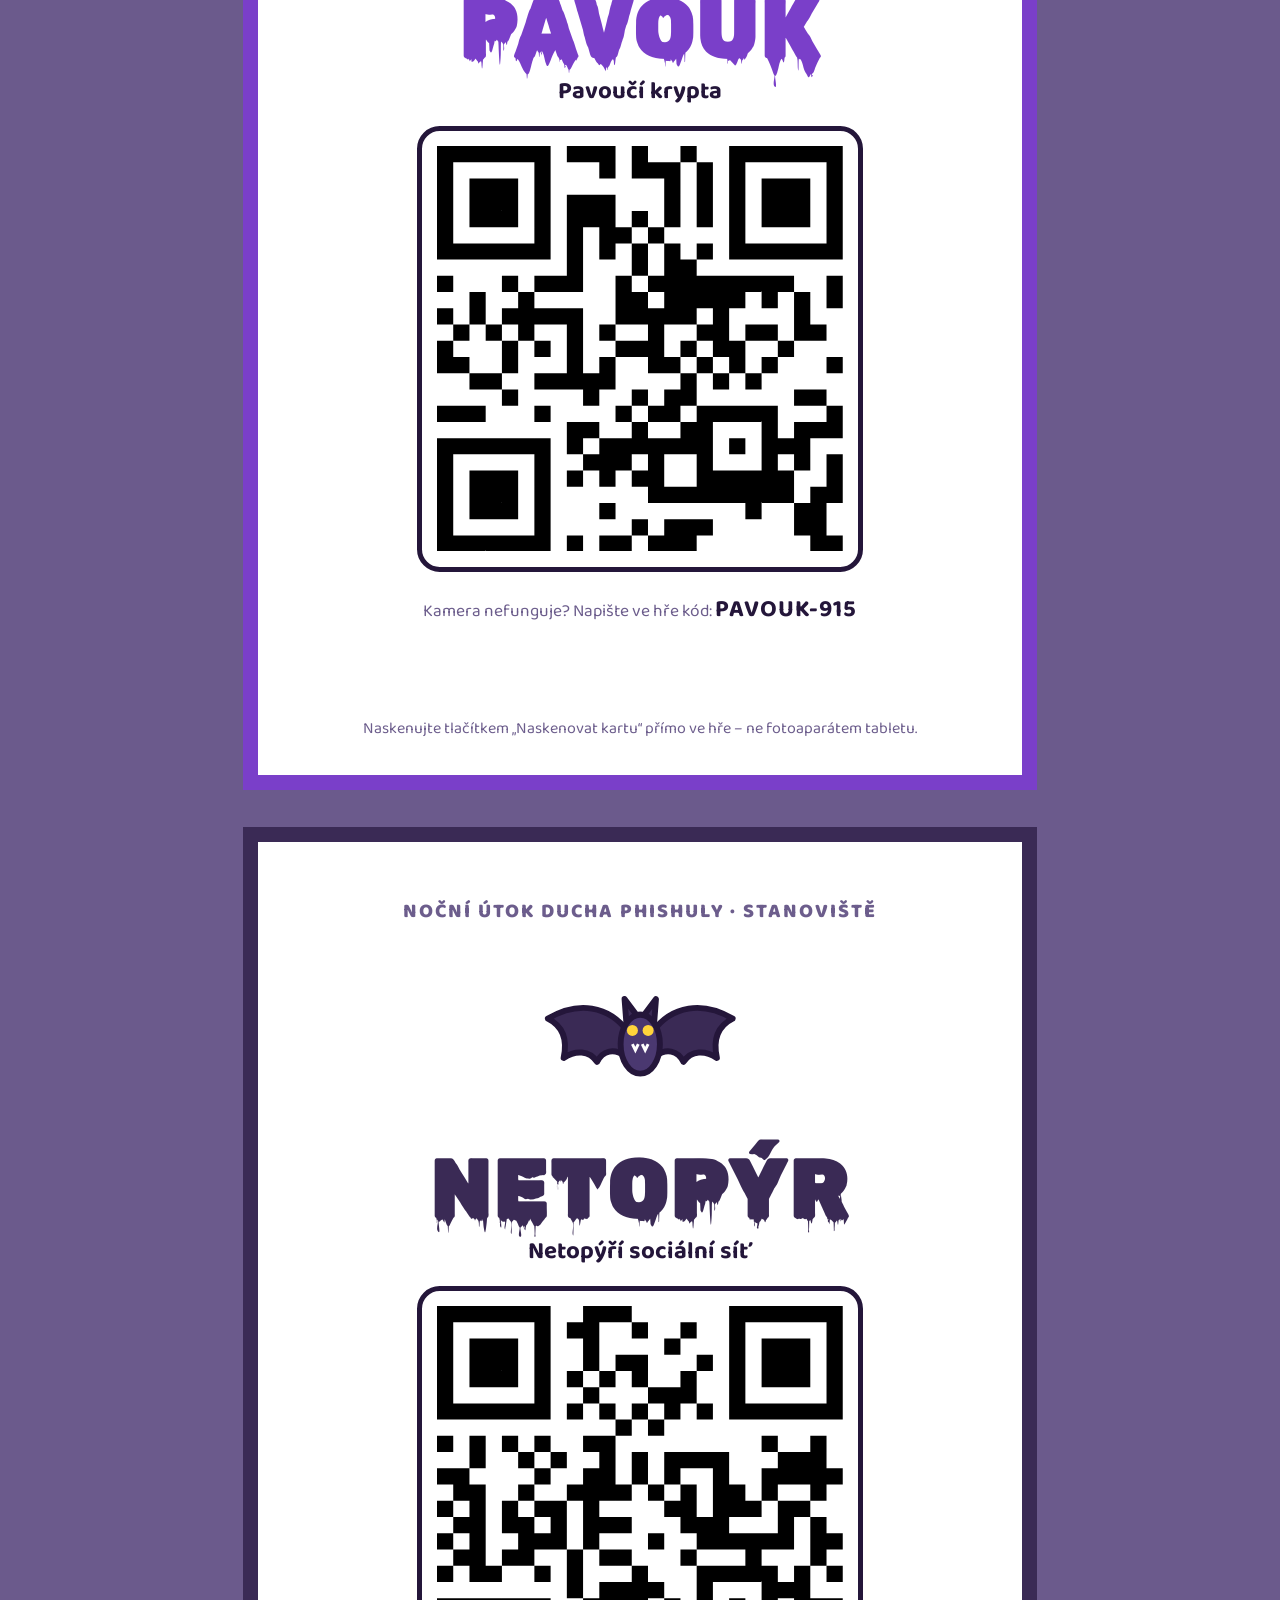
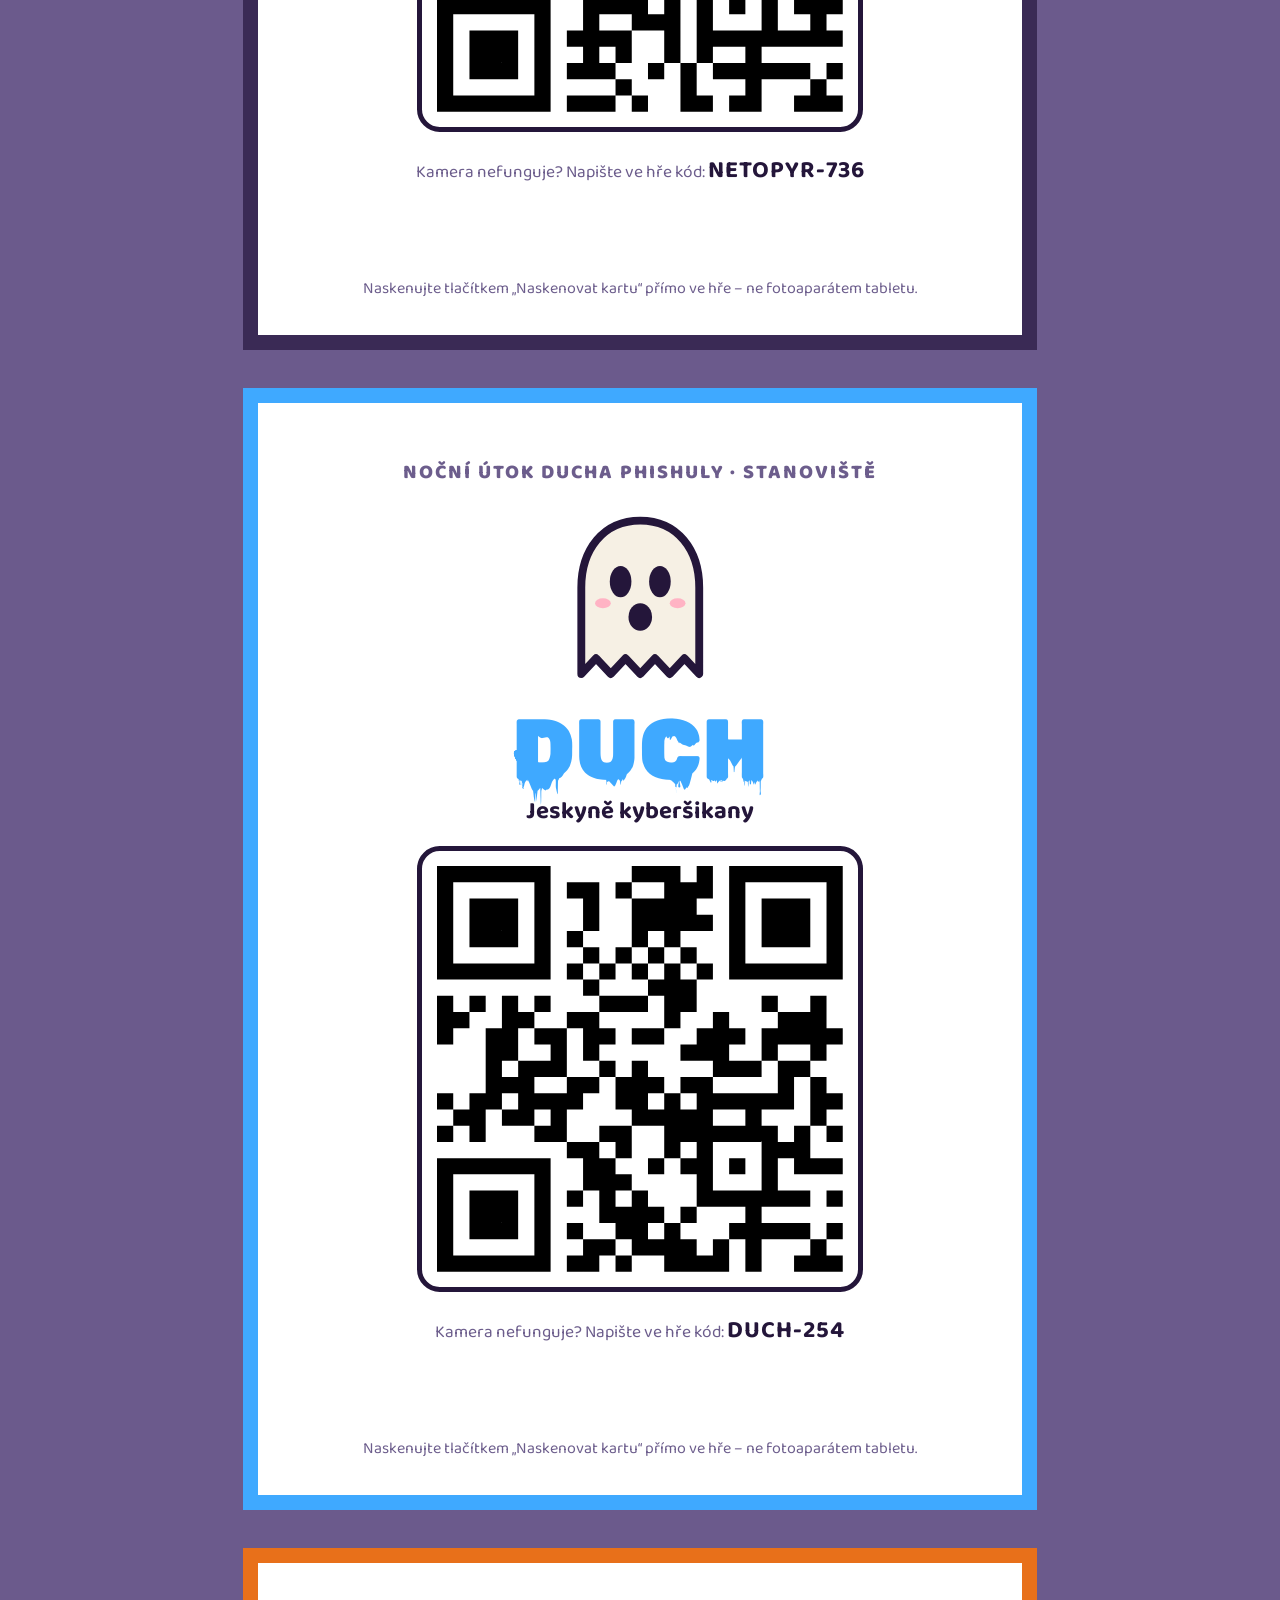
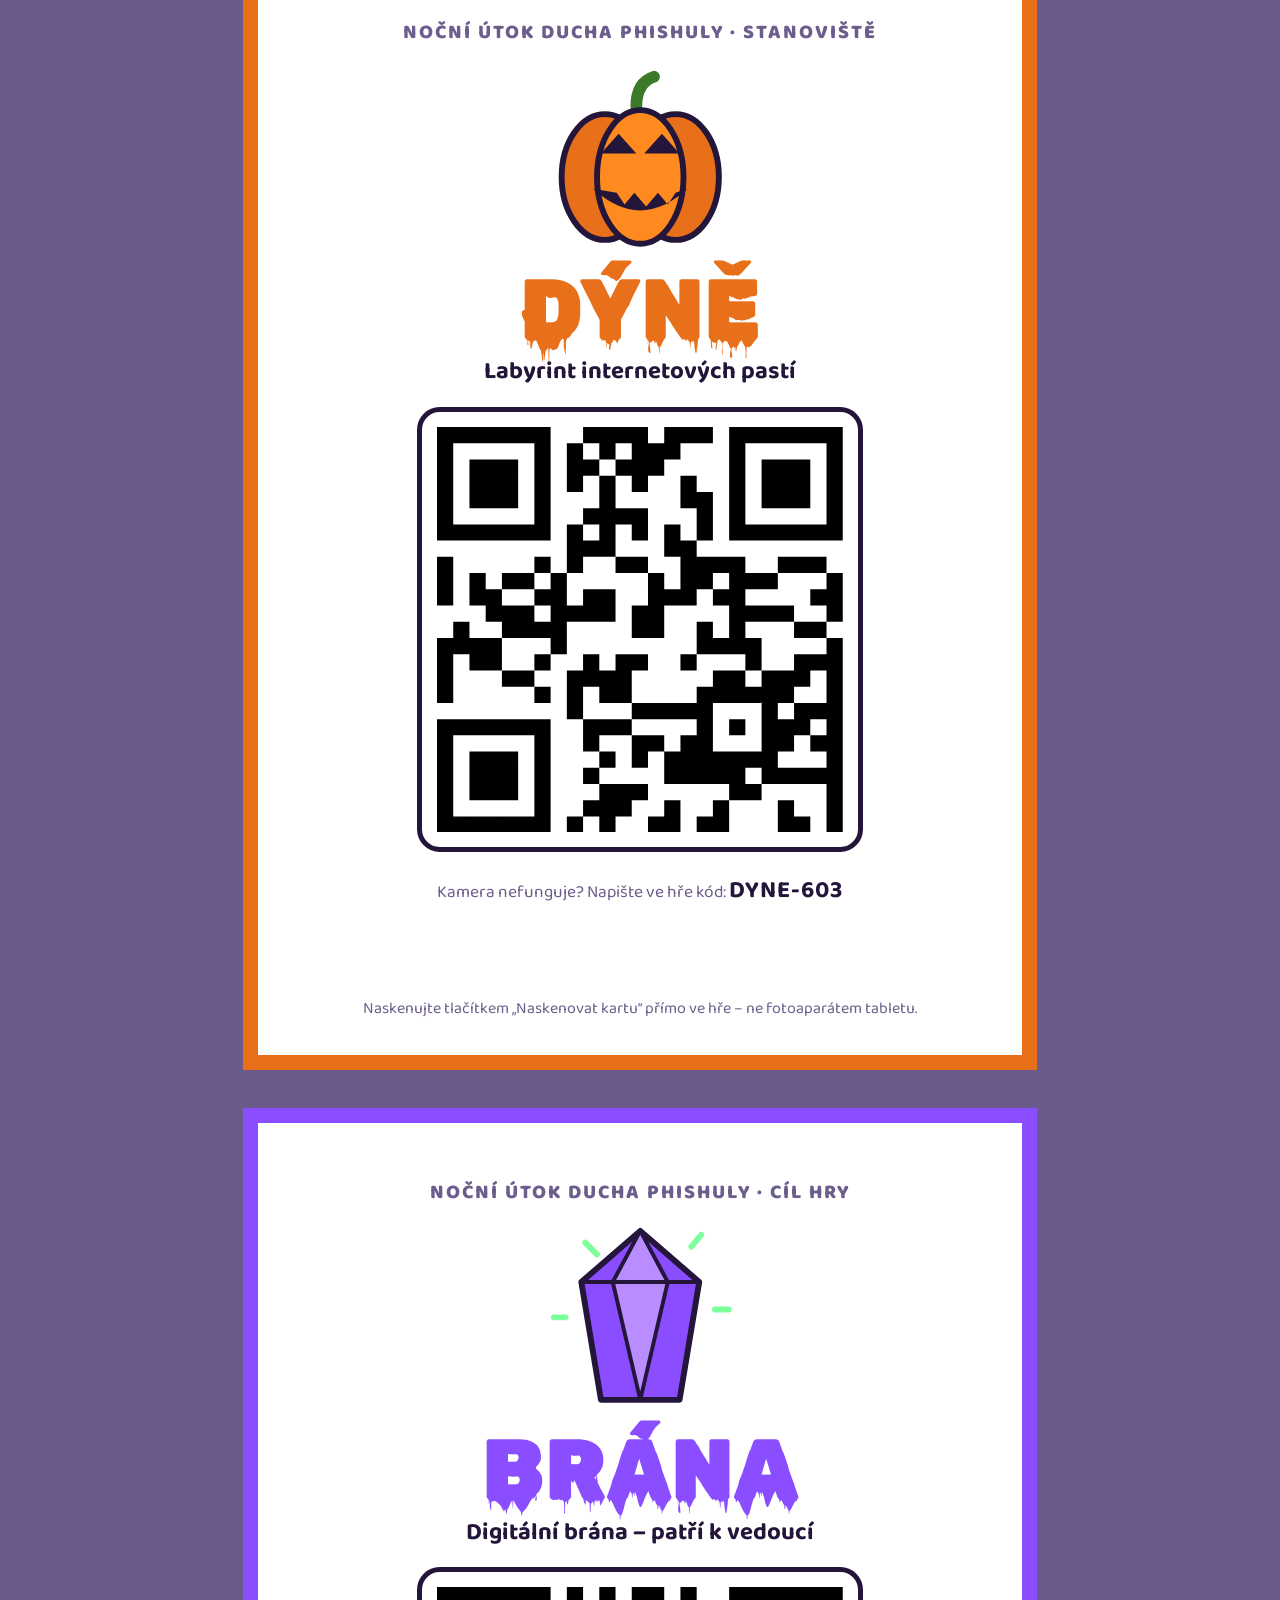
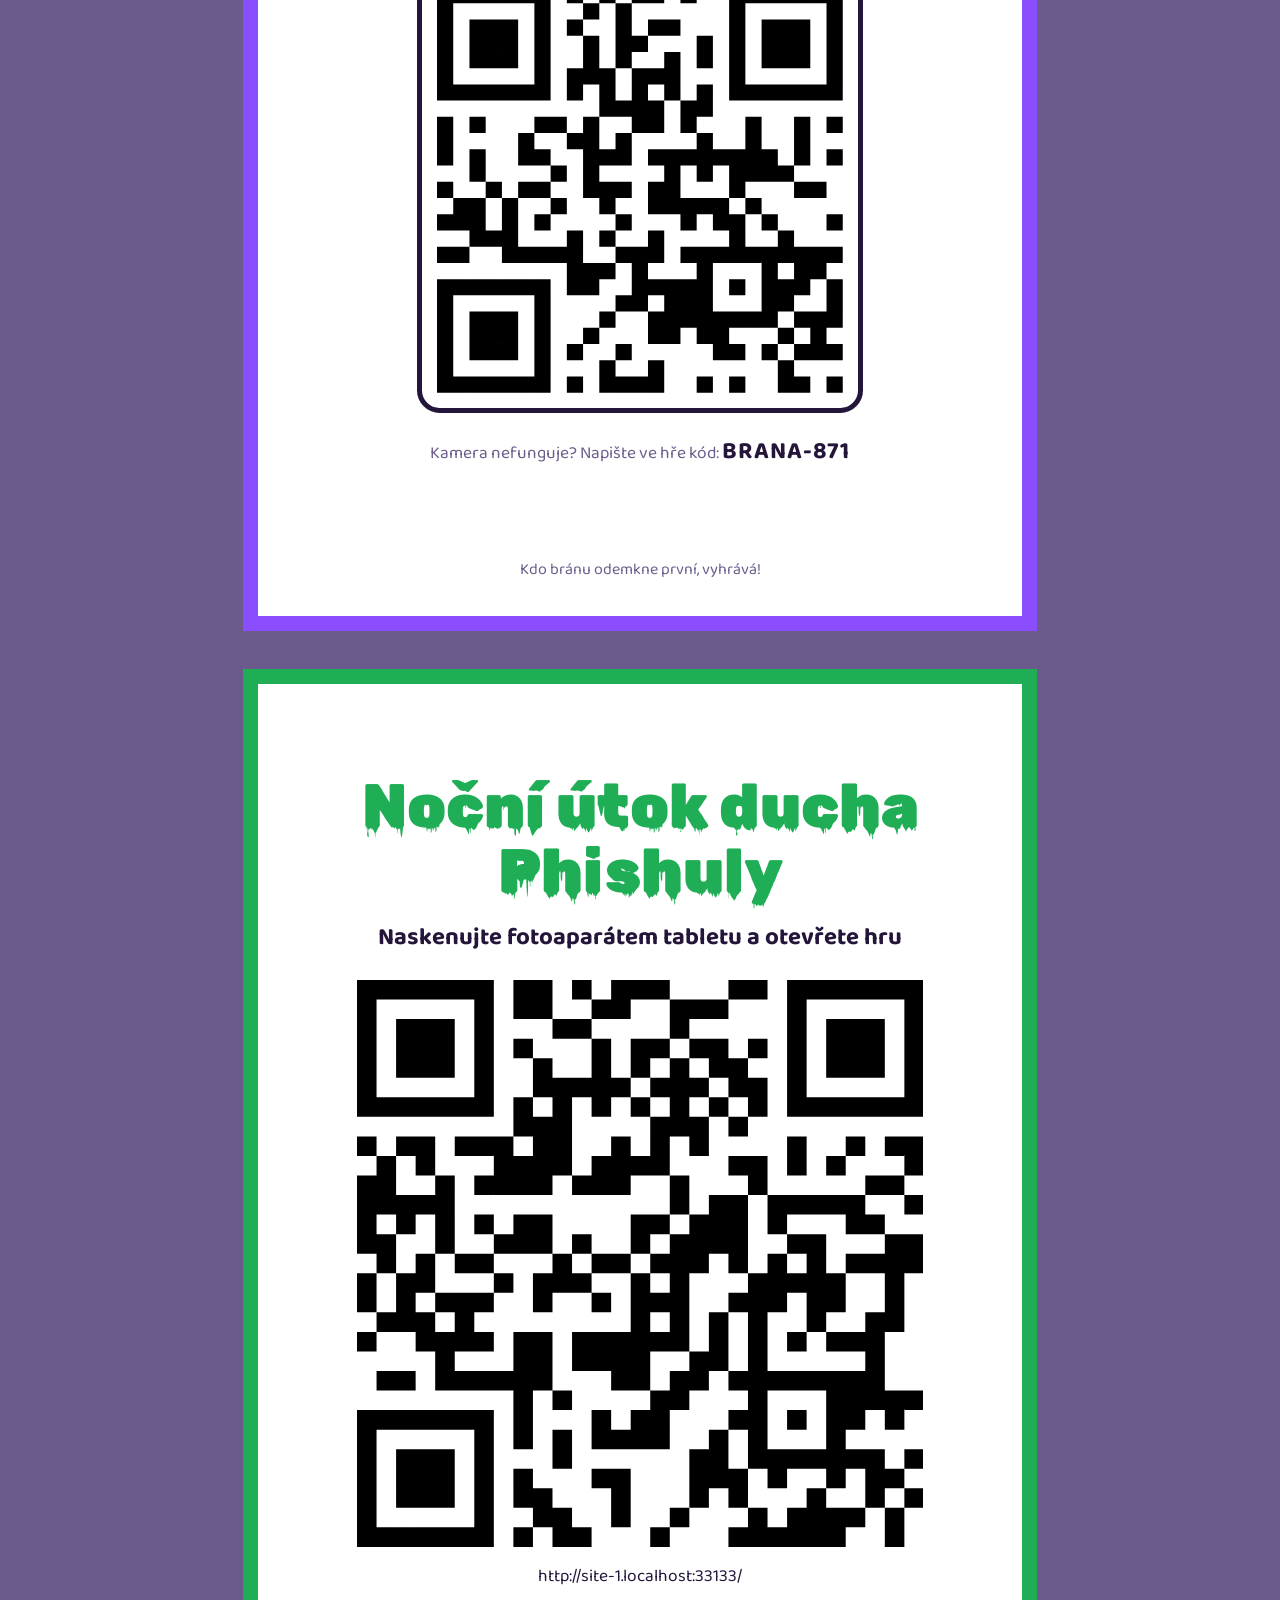
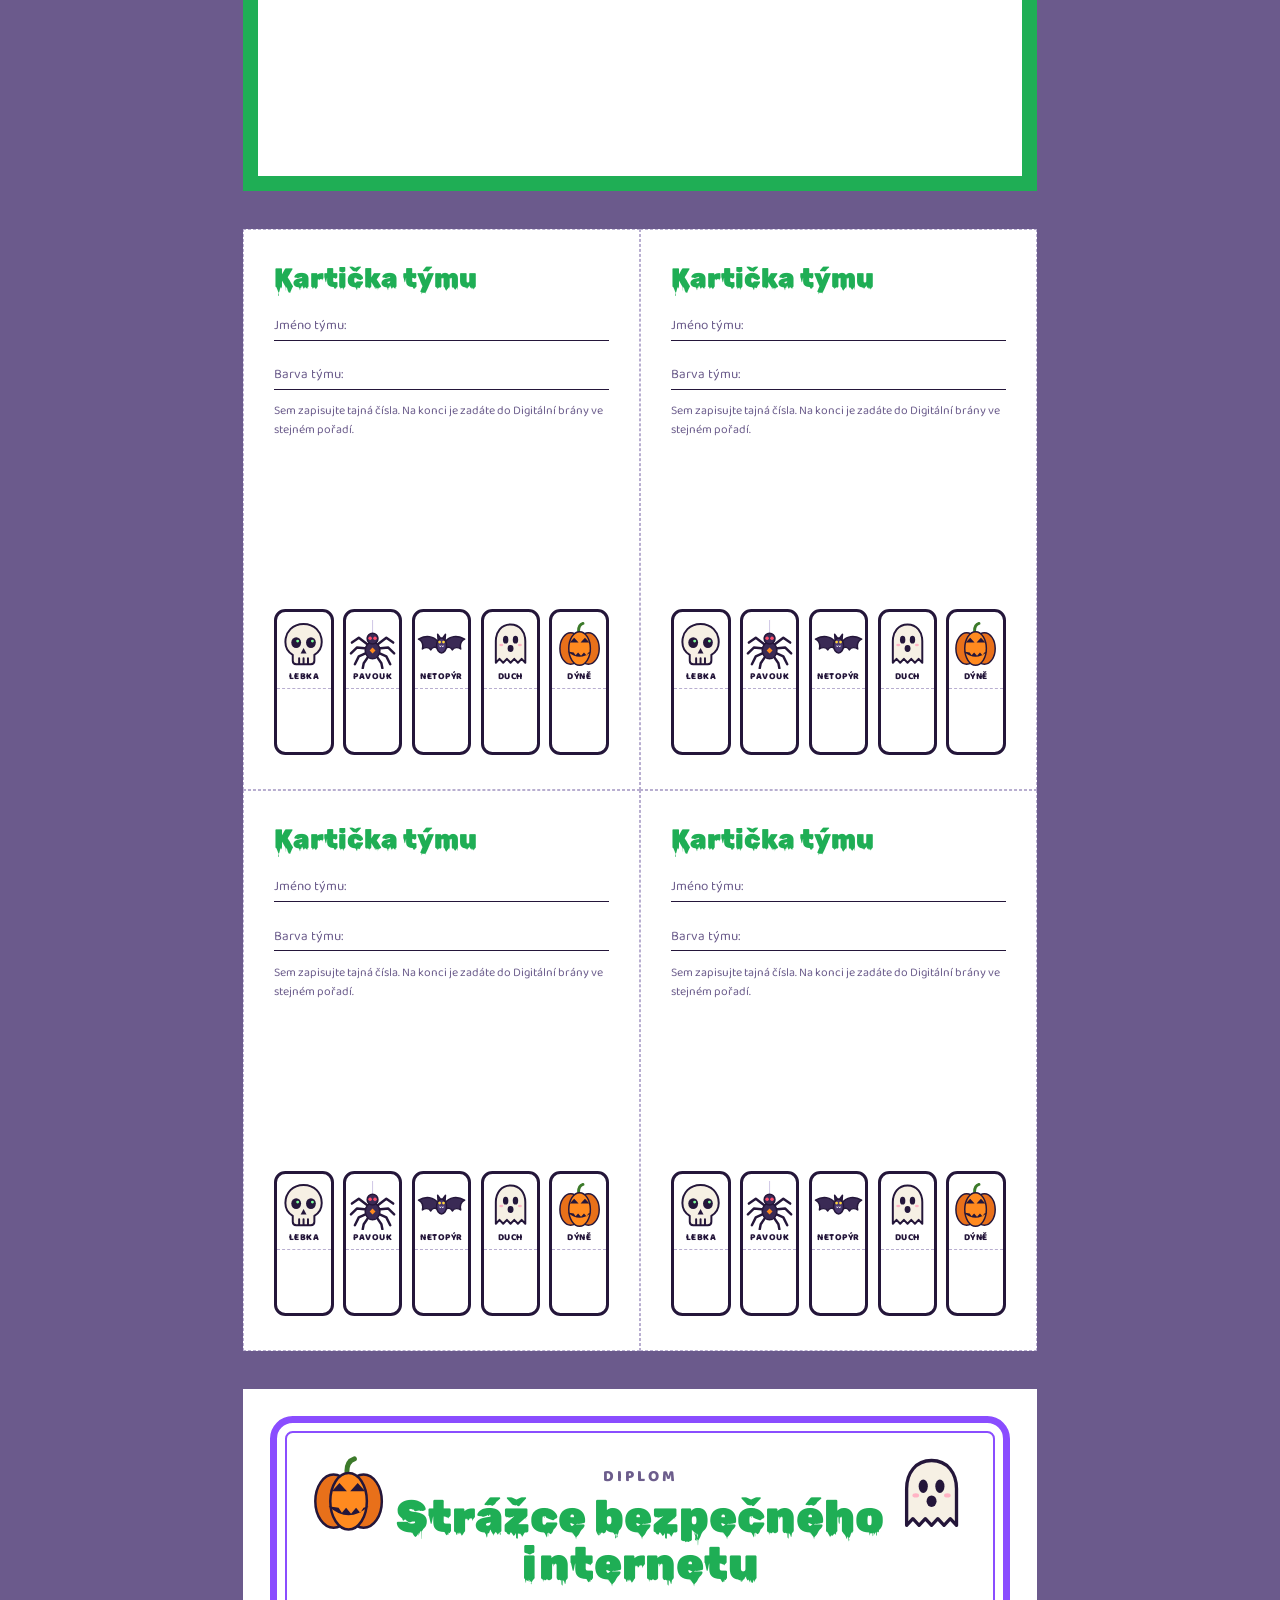
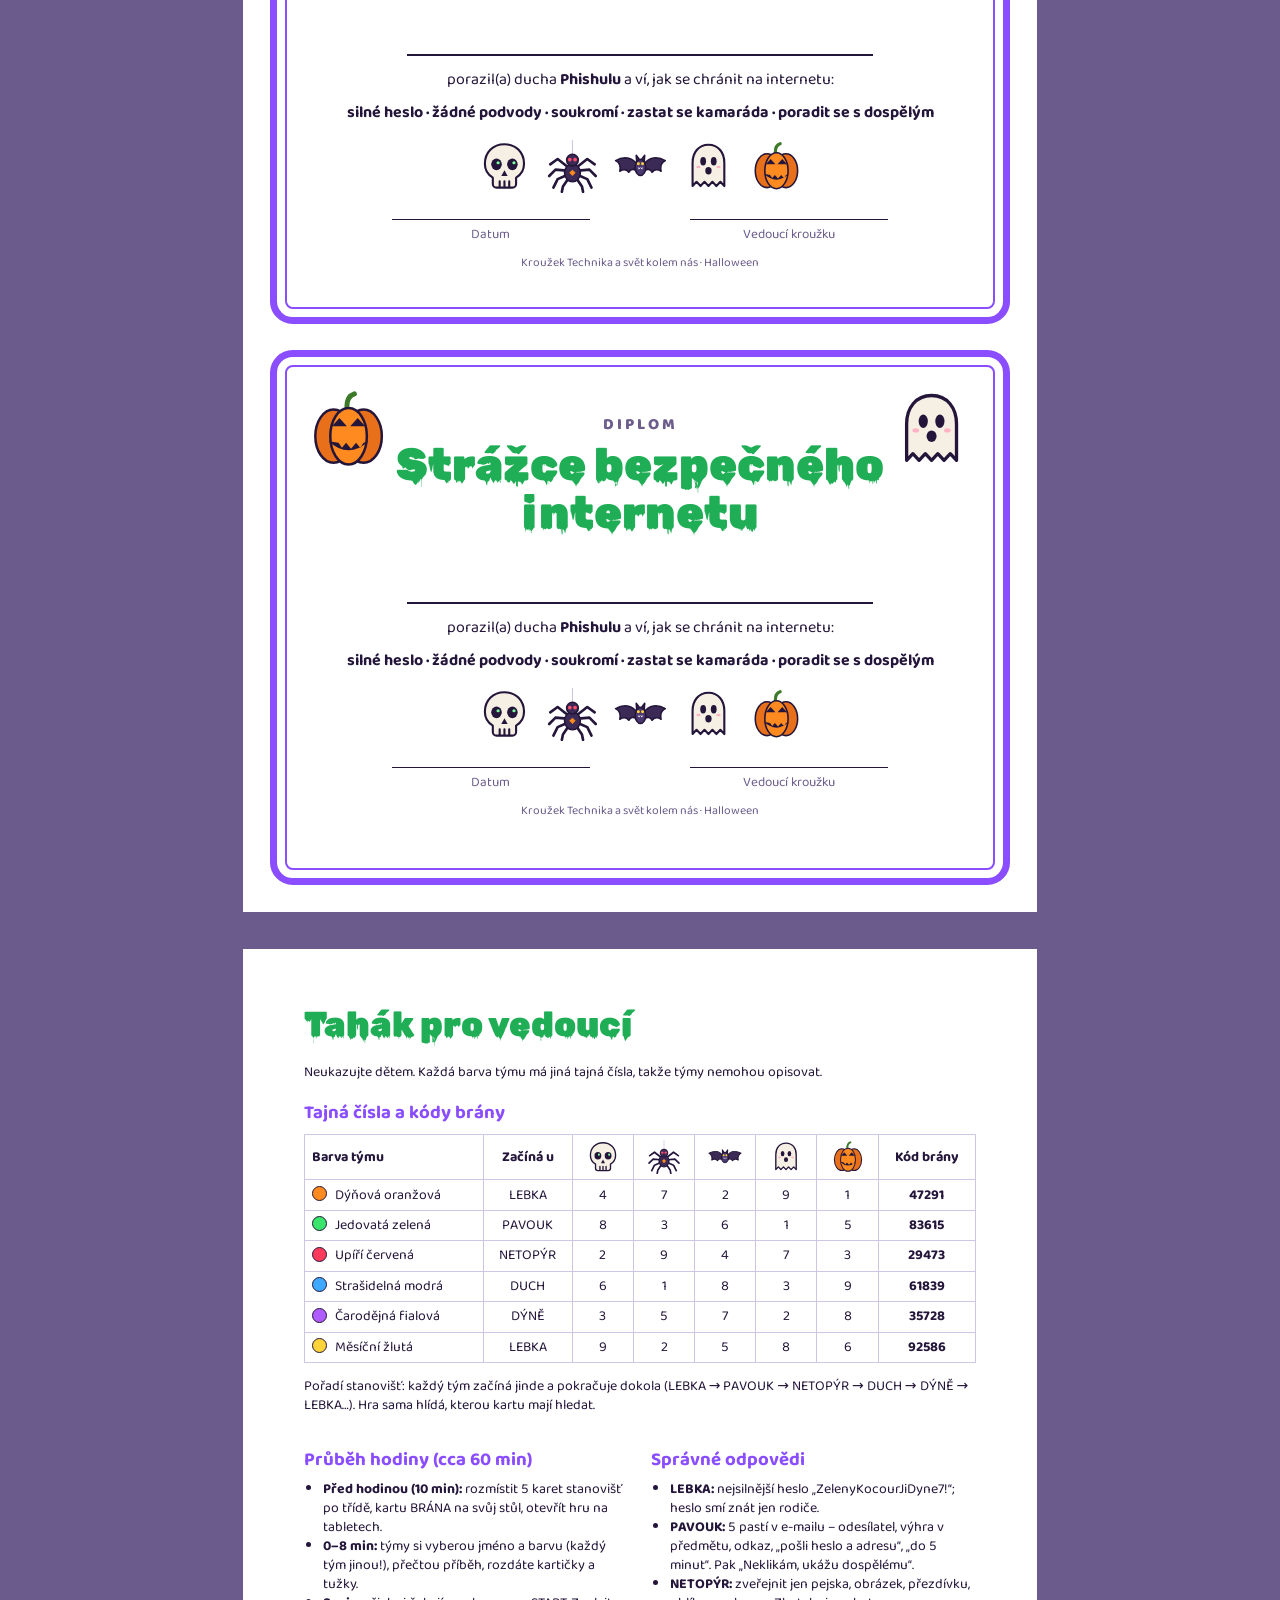
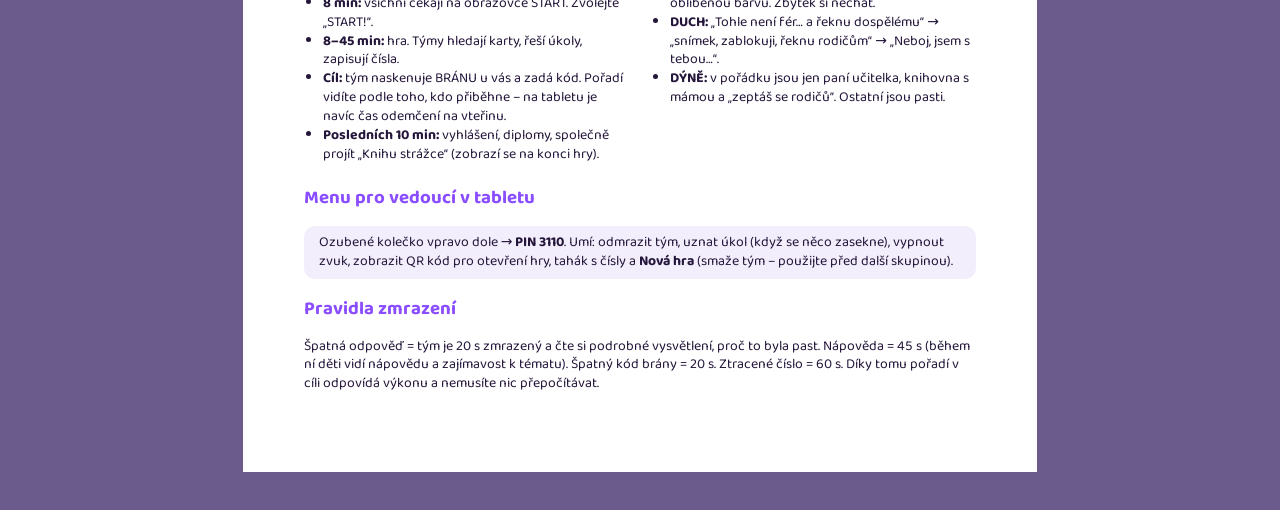
==== commit 9f7f29be: "Add files via upload" ====
--- a/tisk.html
+++ b/tisk.html
@@ -196,7 +196,7 @@
       '<h2>Menu pro vedoucí v tabletu</h2>' +
       '<p class="pin">Ozubené kolečko vpravo dole → <b>PIN 3110</b>. Umí: odmrazit tým, uznat úkol (když se něco zasekne), vypnout zvuk, zobrazit QR kód pro otevření hry, tahák s čísly a <b>Nová hra</b> (smaže tým – použijte před další skupinou).</p>' +
       '<h2>Pravidla zmrazení</h2>' +
-      '<p>Špatná odpověď = tým je 10 s zmrazený a vidí vysvětlení, proč to byla past. Nápověda = 30 s. Špatný kód brány = 15 s. Ztracené číslo = 45 s. Díky tomu pořadí v cíli odpovídá výkonu a nemusíte nic přepočítávat.</p>' +
+      '<p>Špatná odpověď = tým je 20 s zmrazený a čte si podrobné vysvětlení, proč to byla past. Nápověda = 45 s (během ní děti vidí nápovědu a zajímavost k tématu). Špatný kód brány = 20 s. Ztracené číslo = 60 s. Díky tomu pořadí v cíli odpovídá výkonu a nemusíte nic přepočítávat.</p>' +
       '</section>');
   }
 
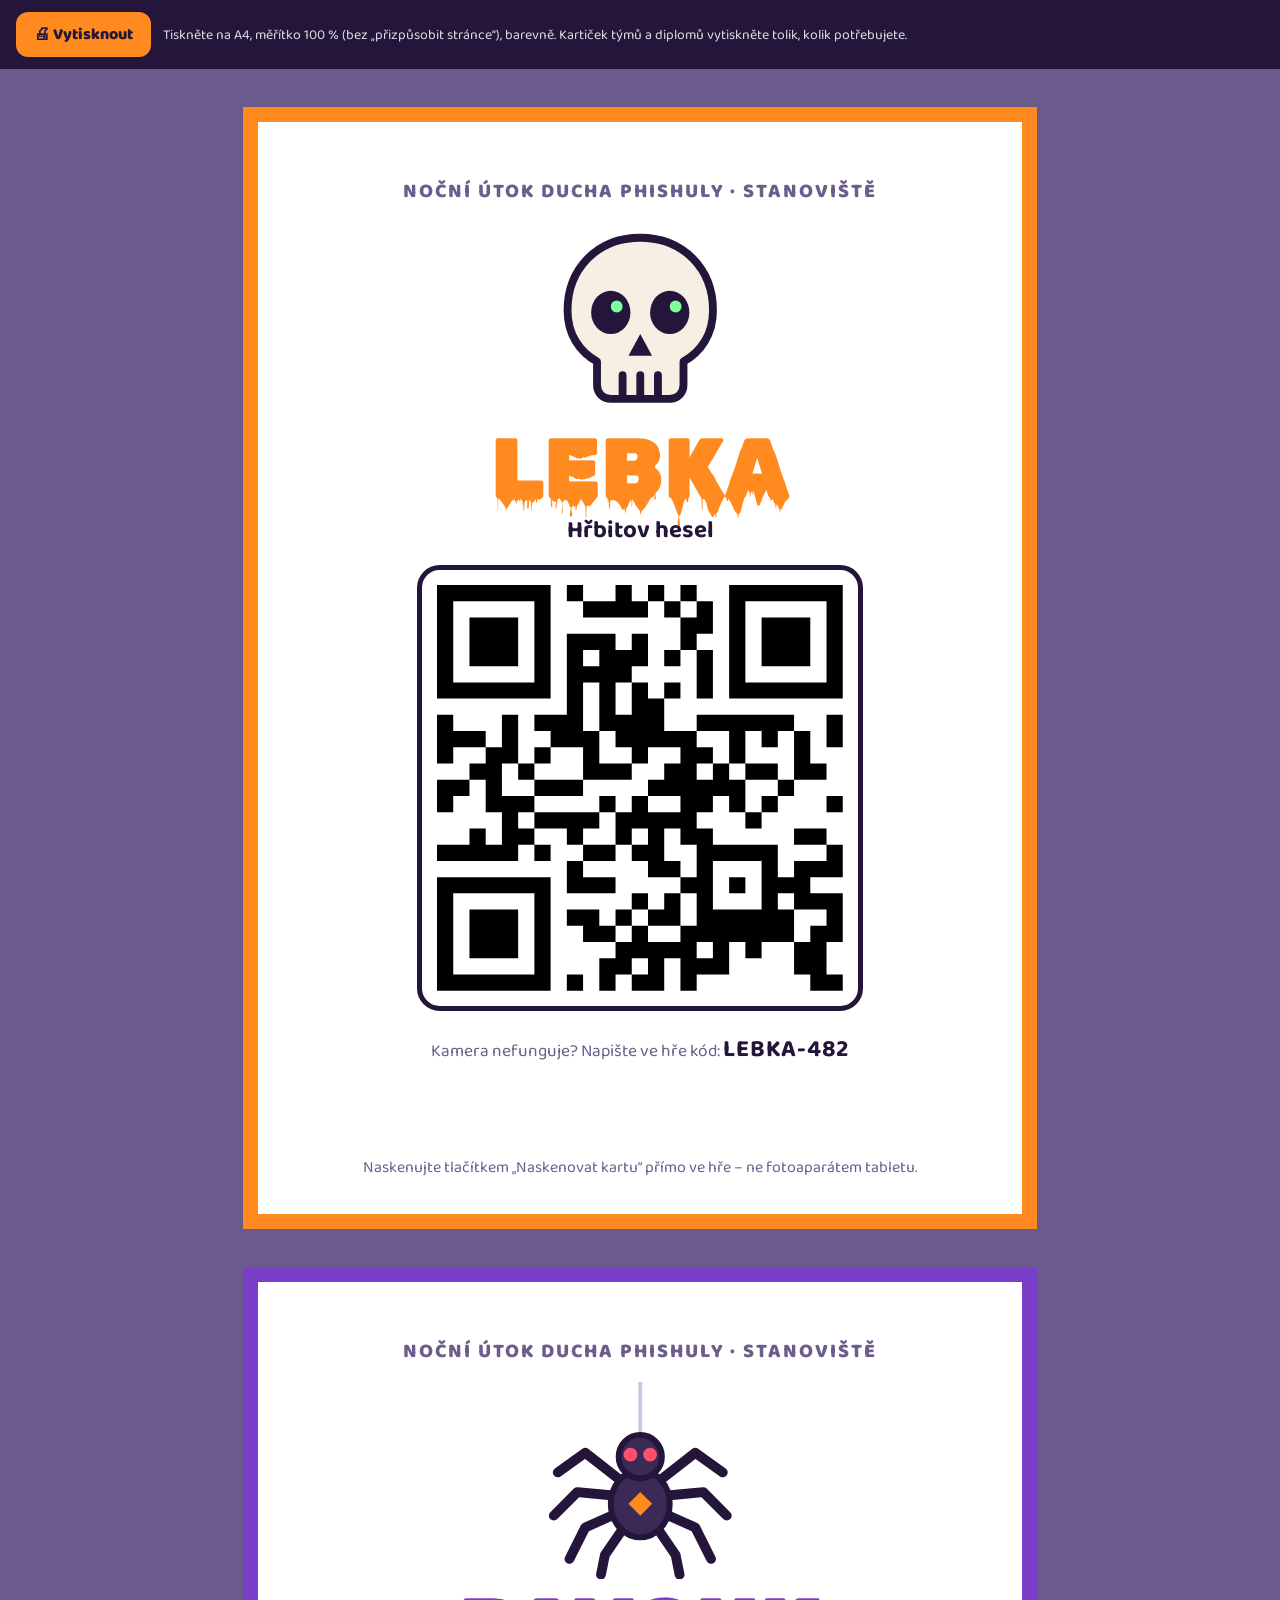
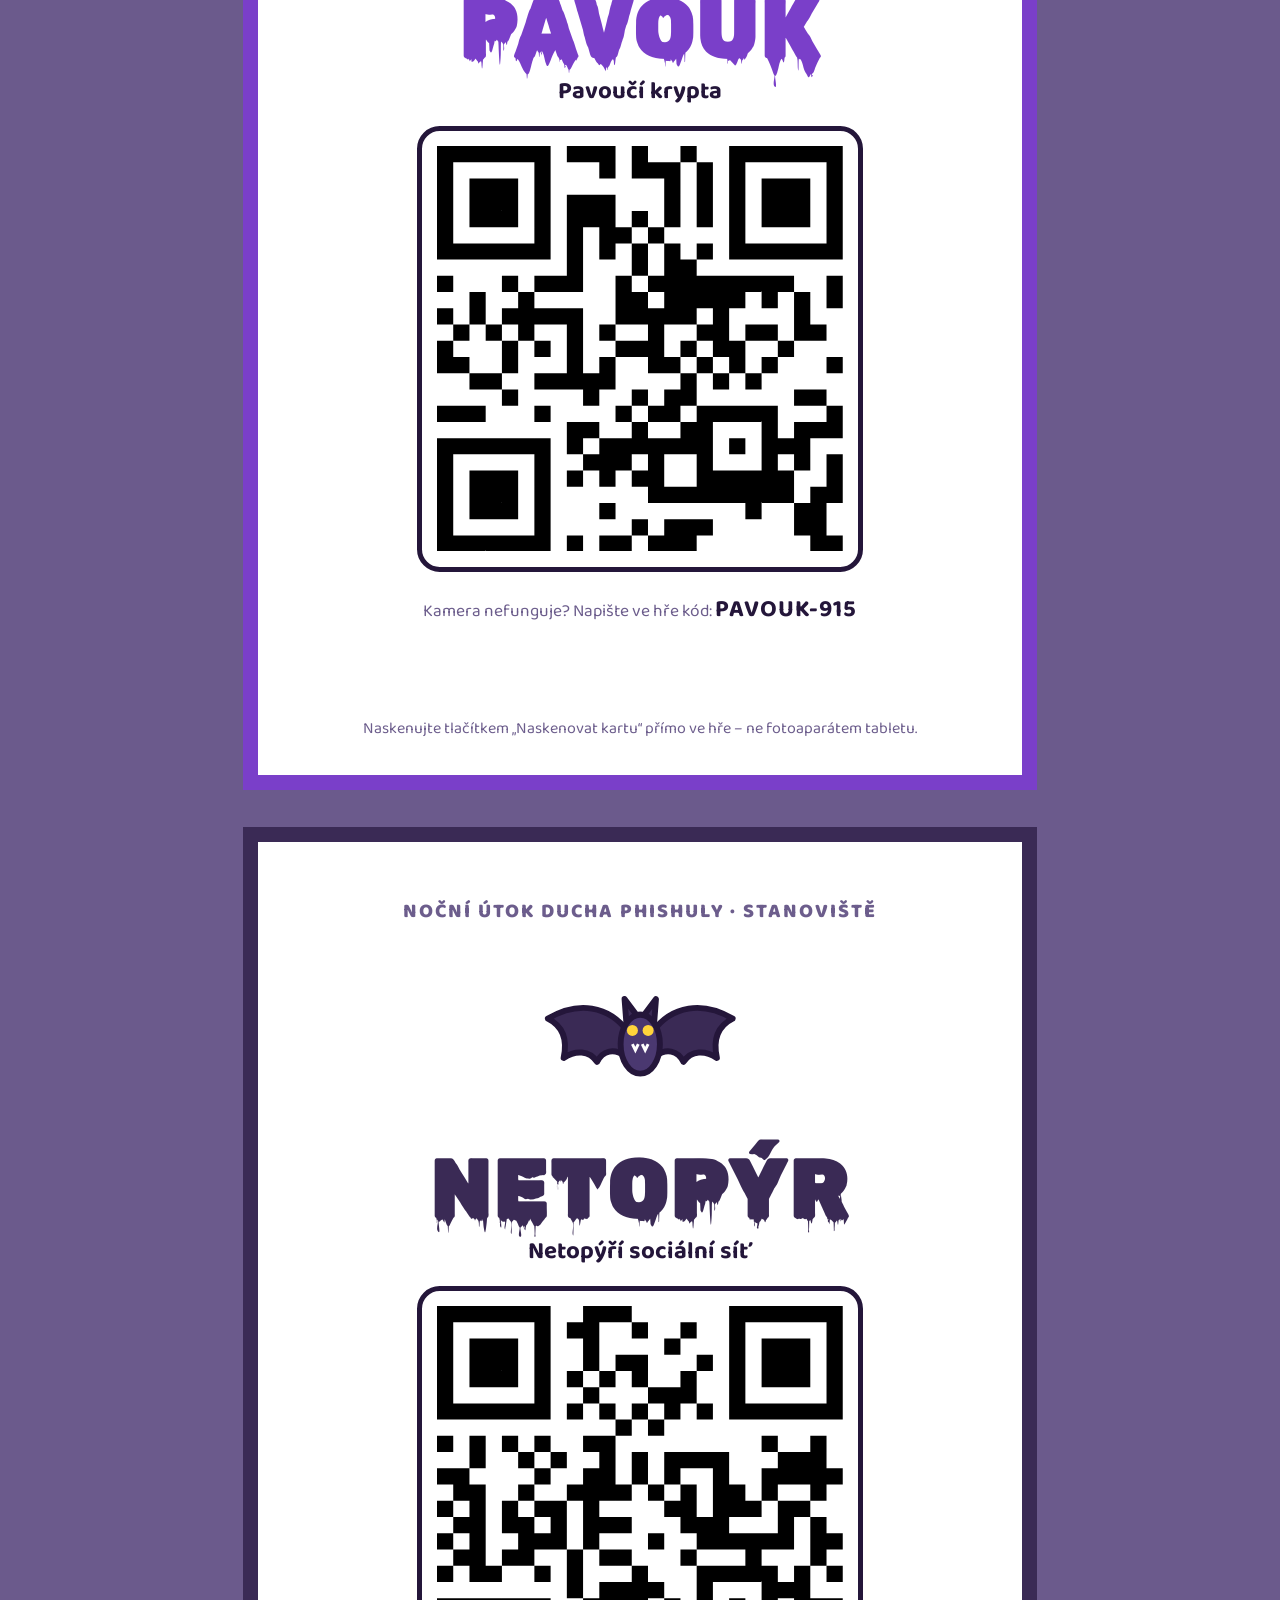
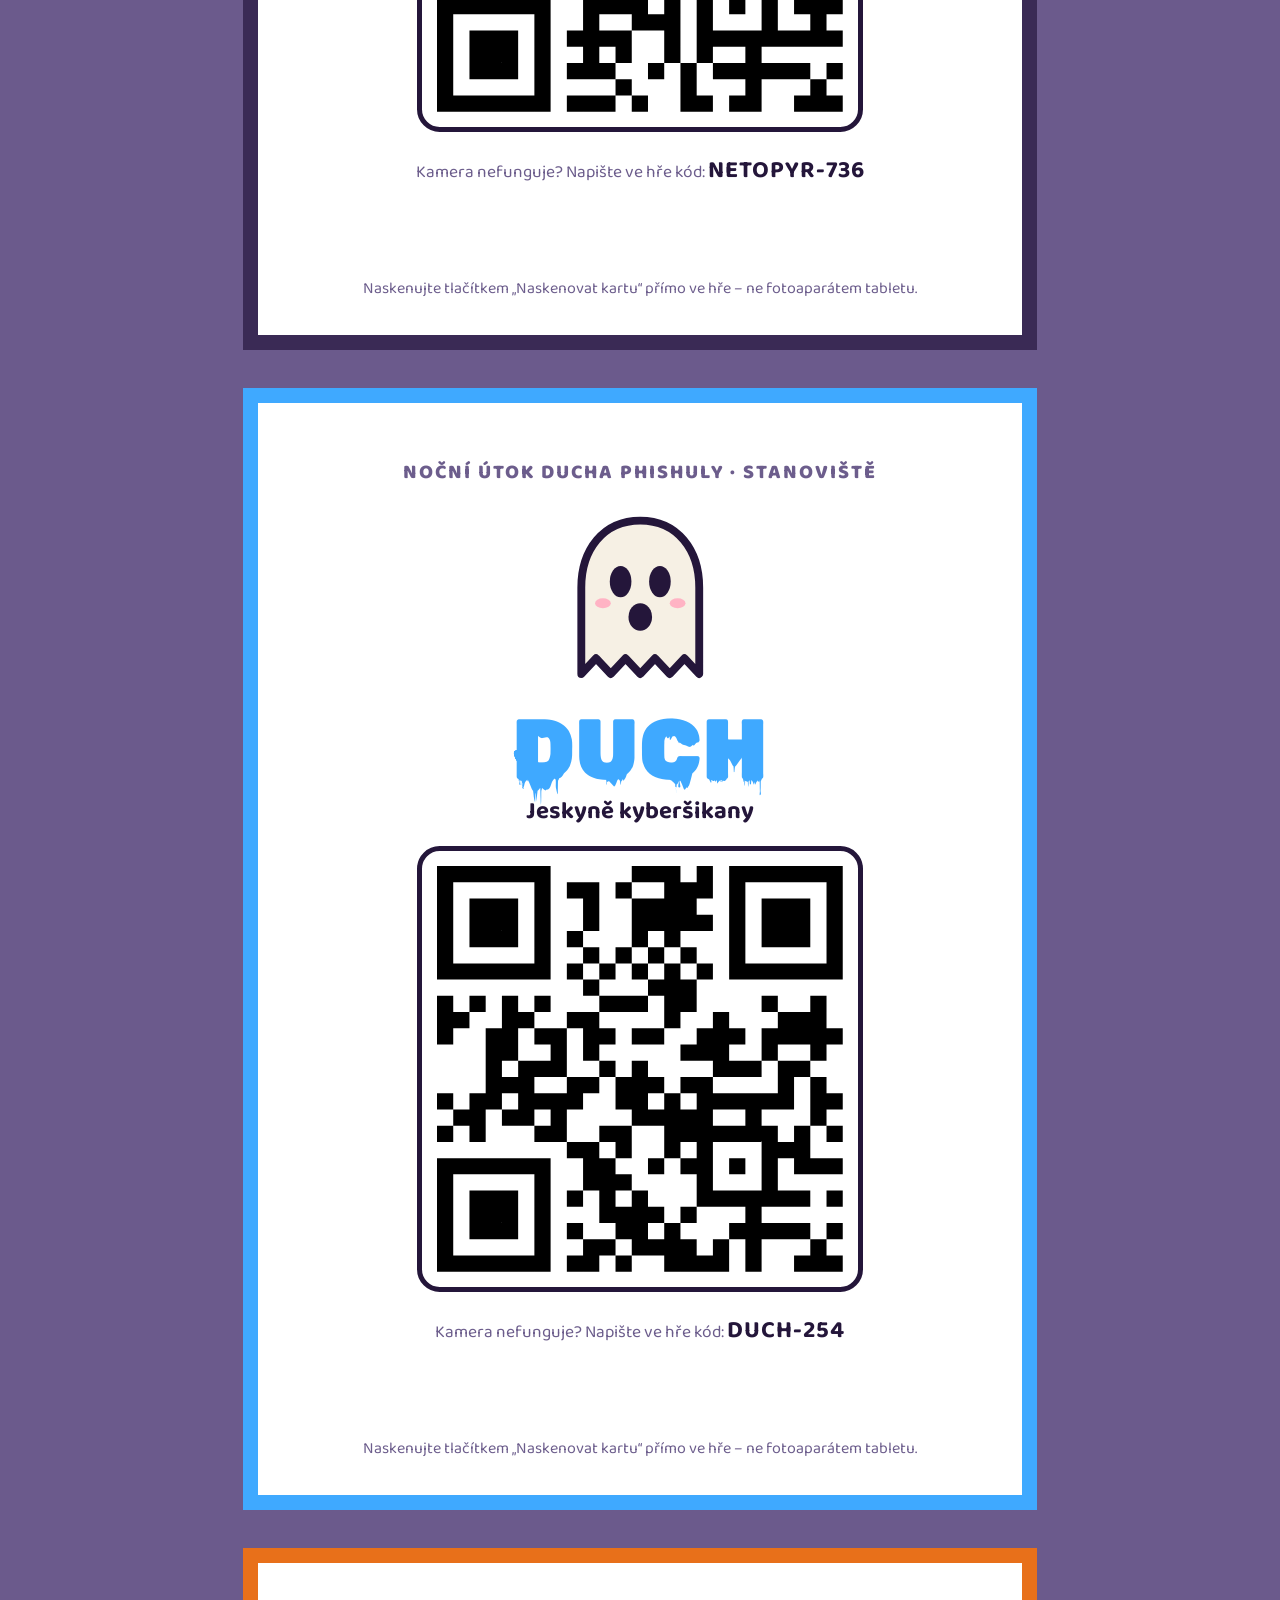
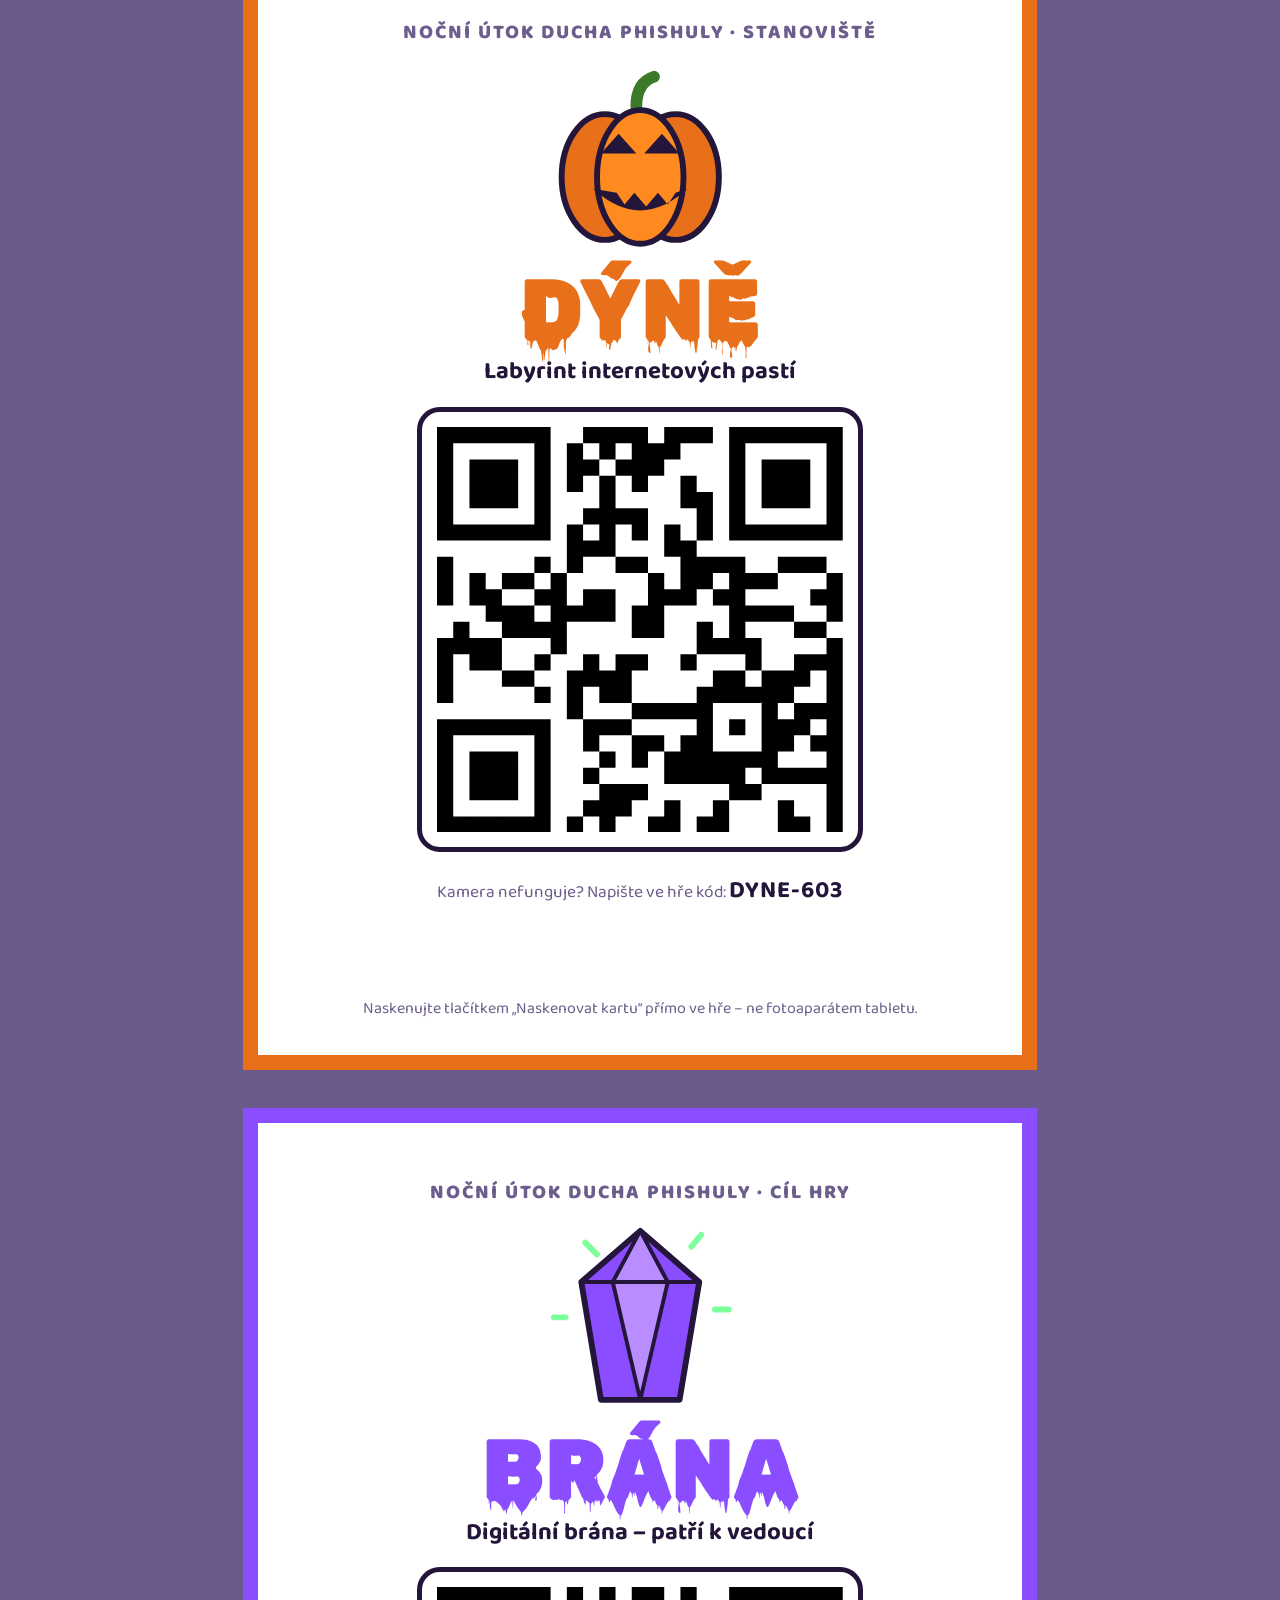
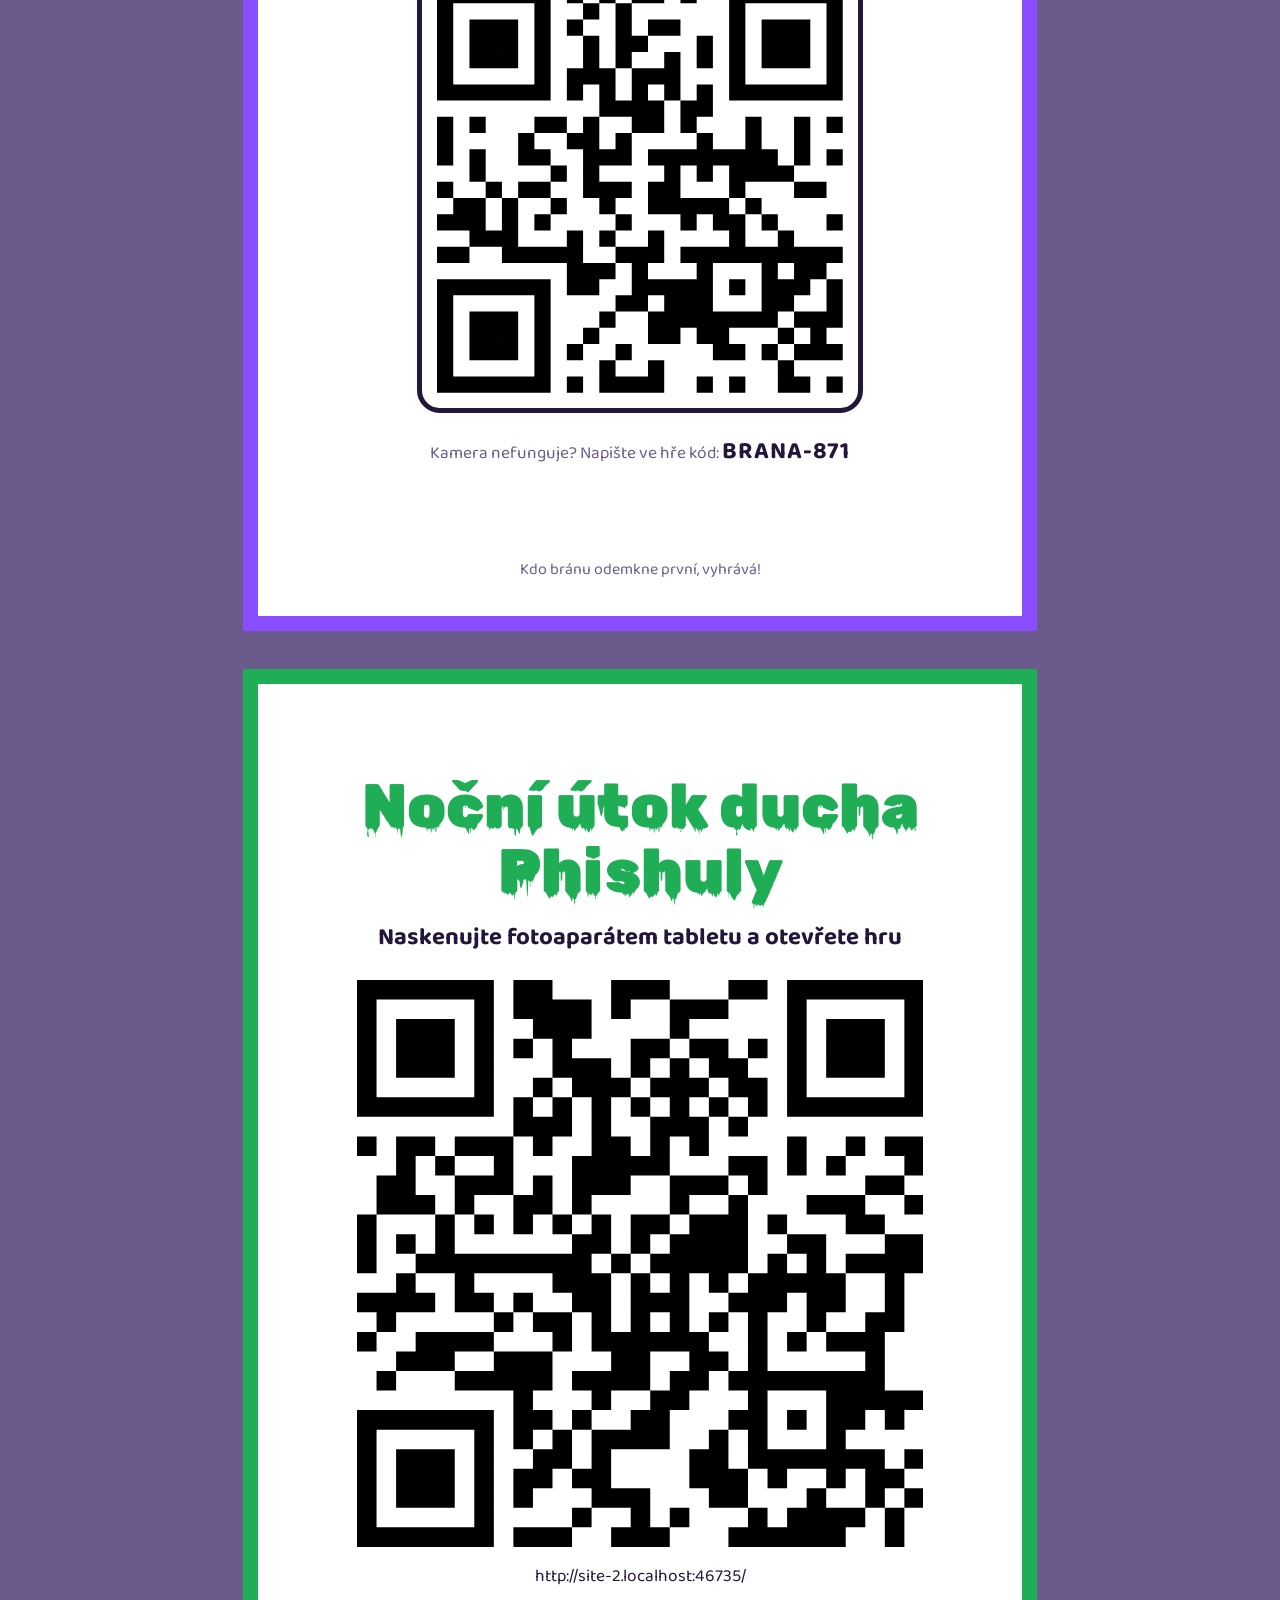
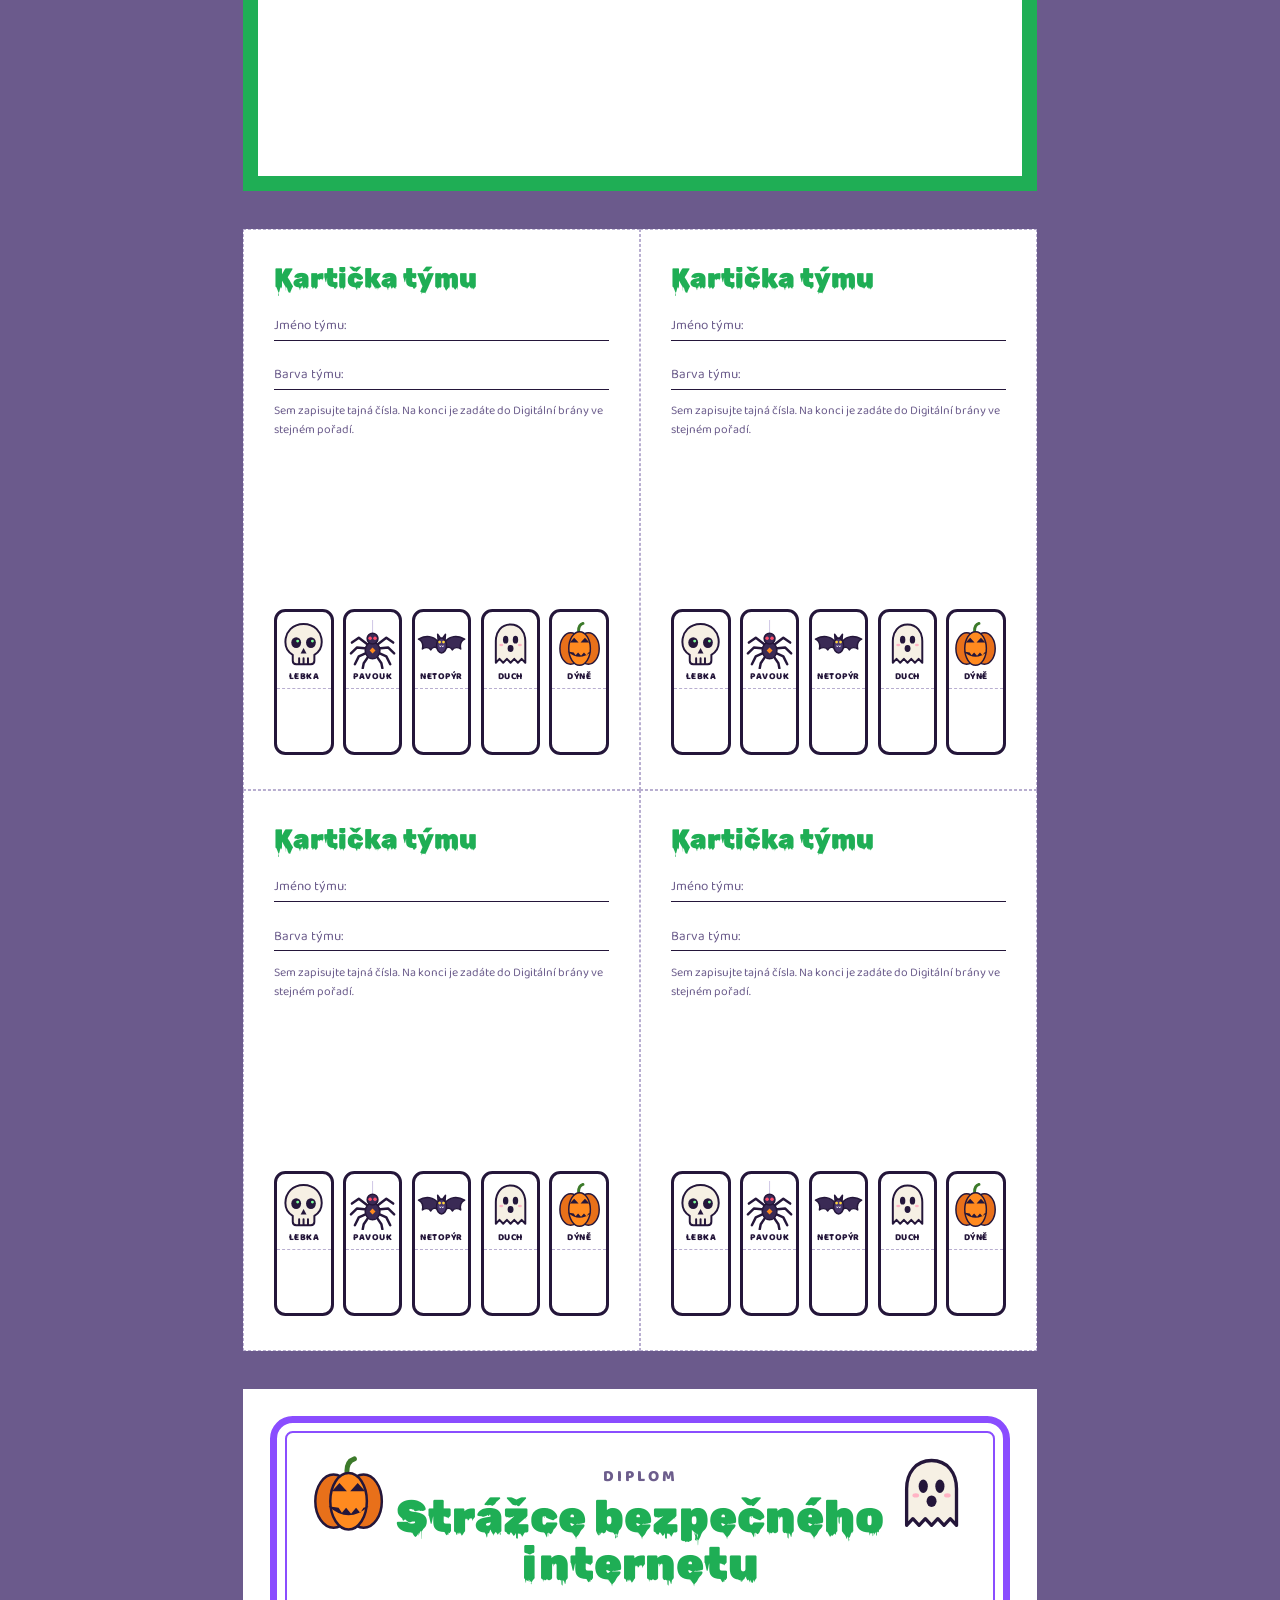
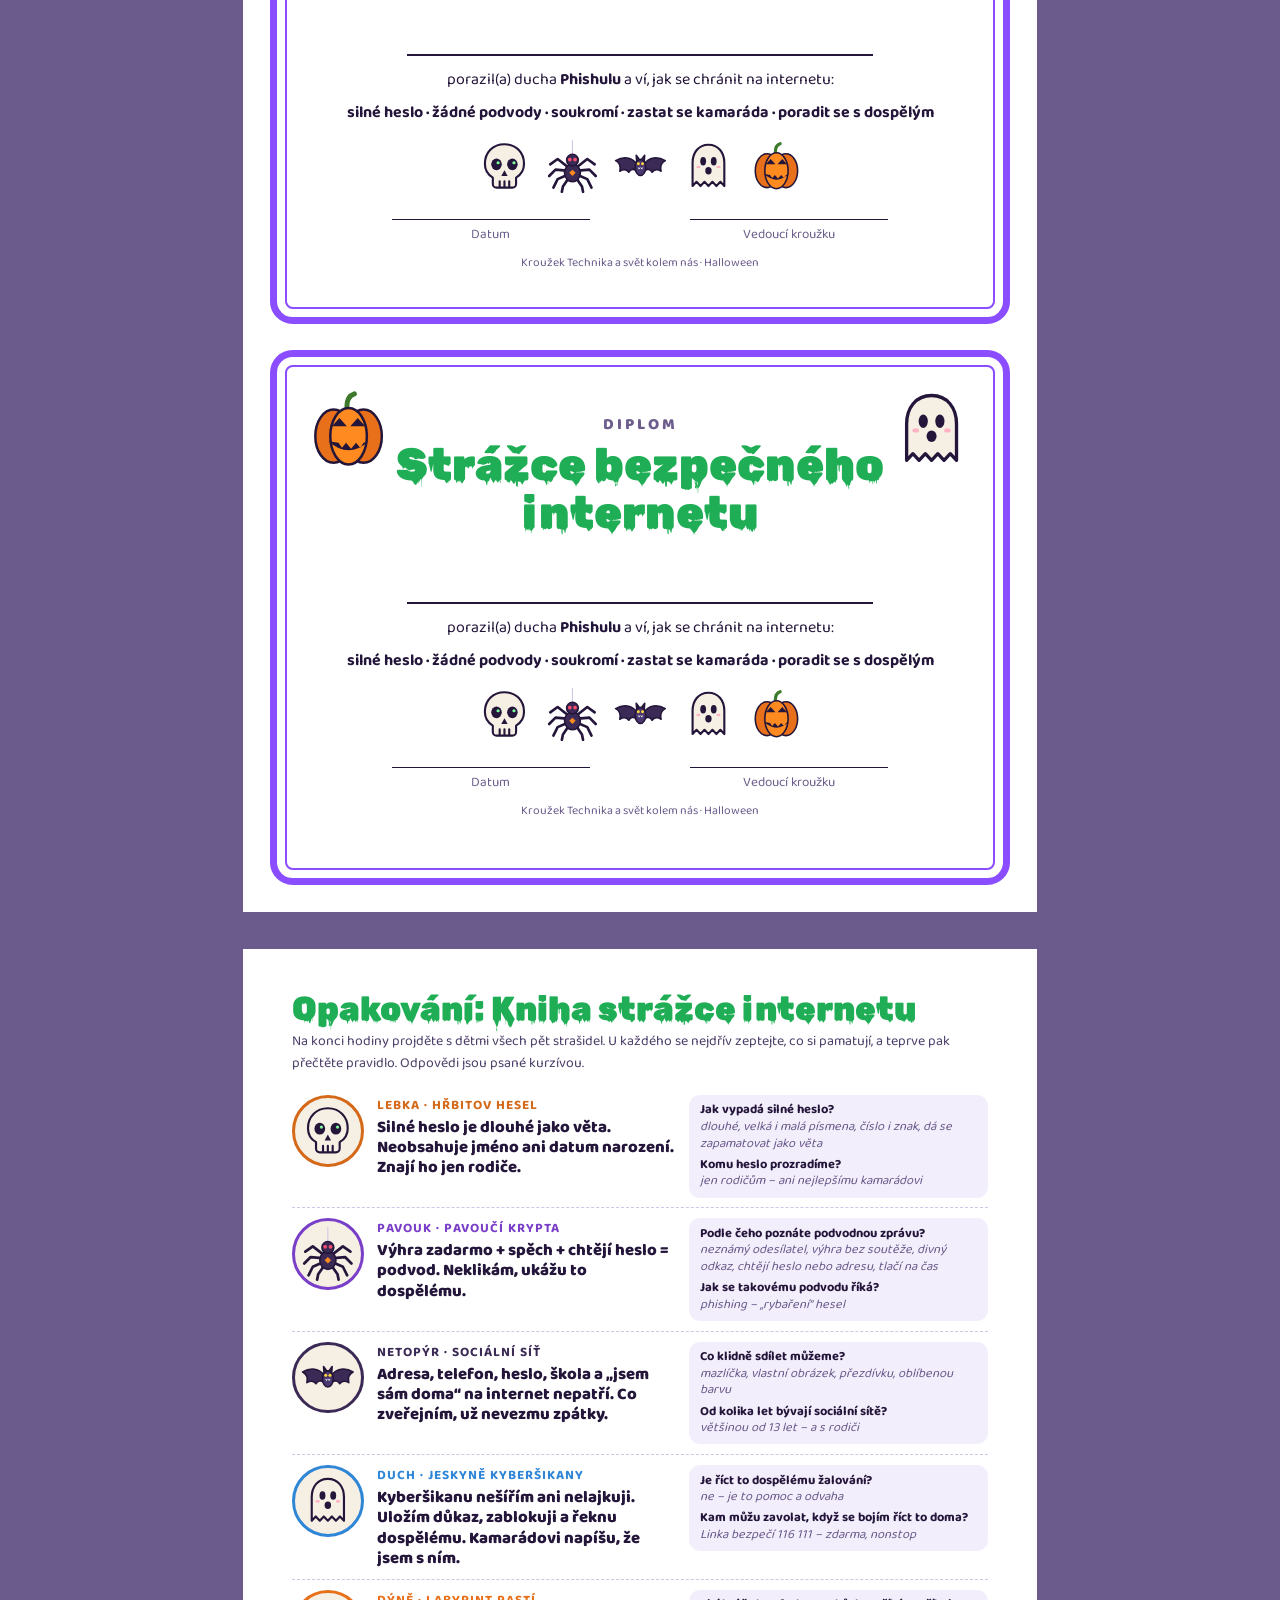
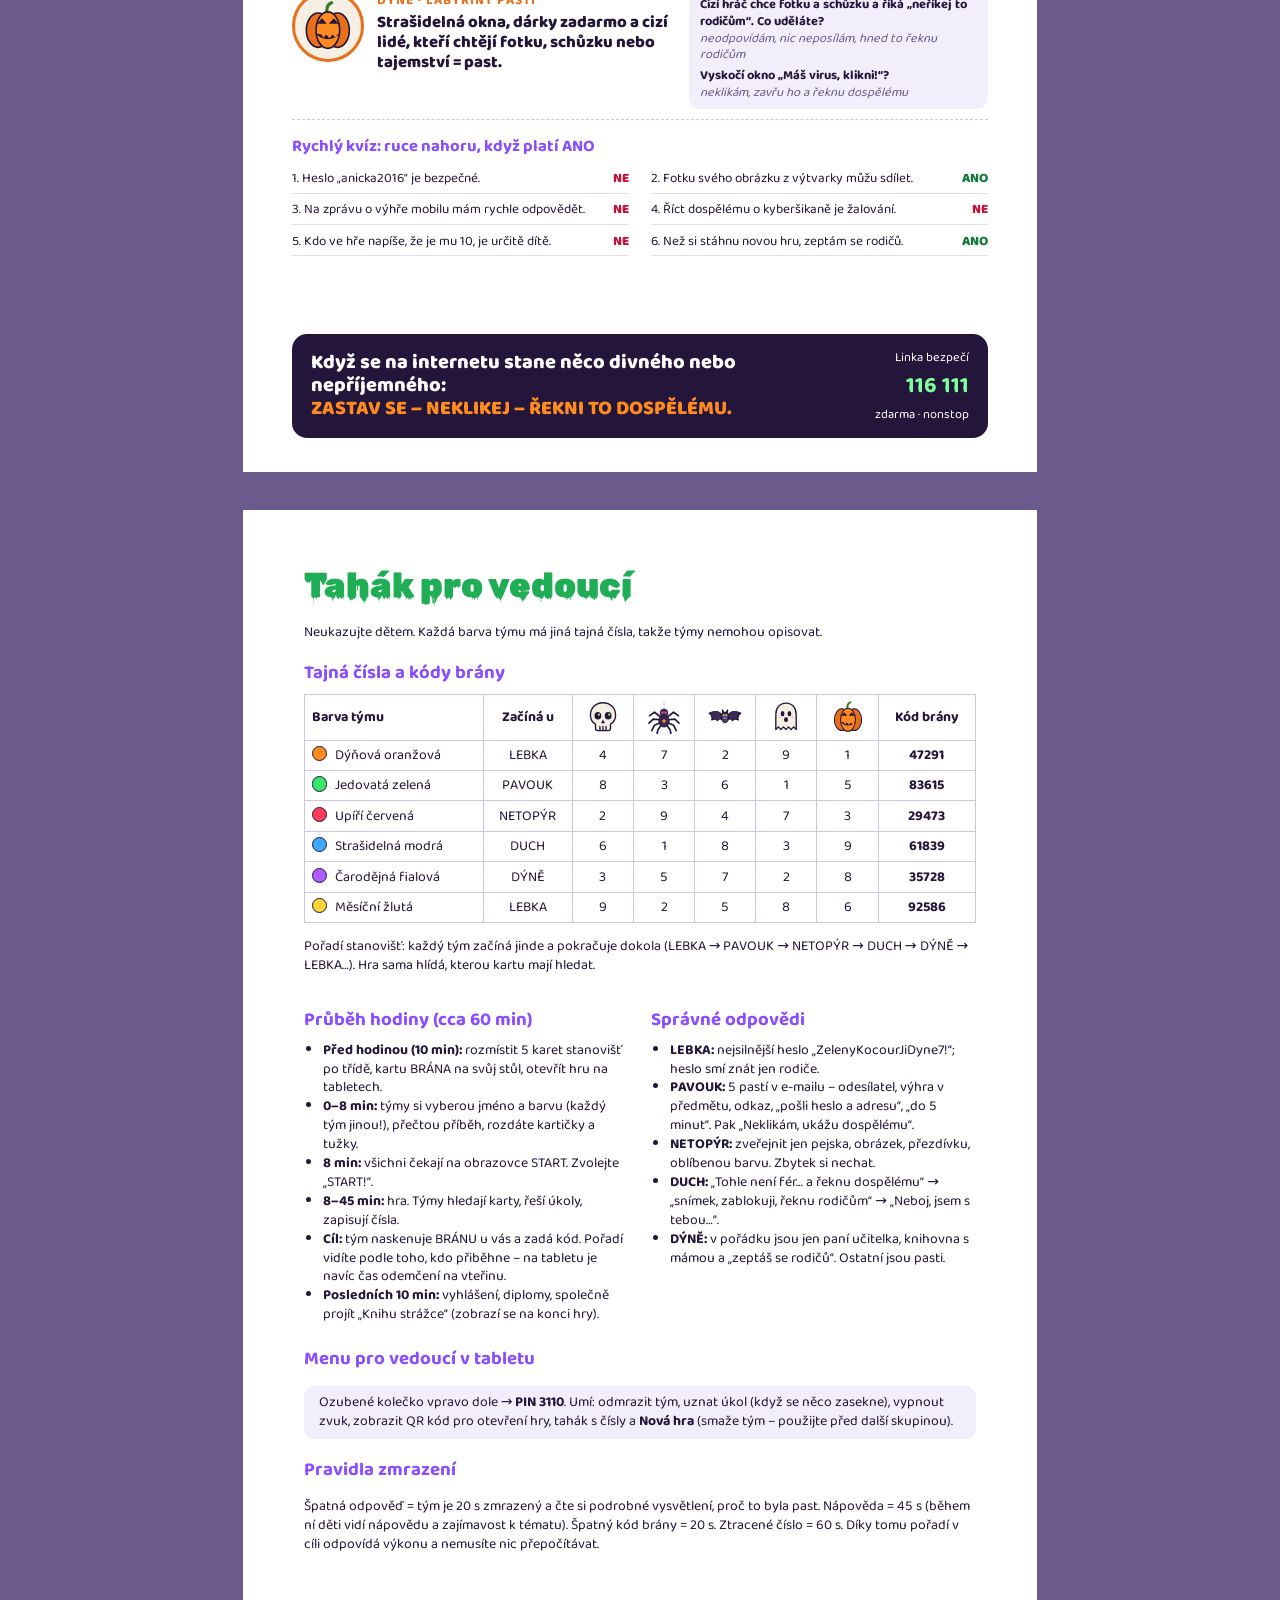
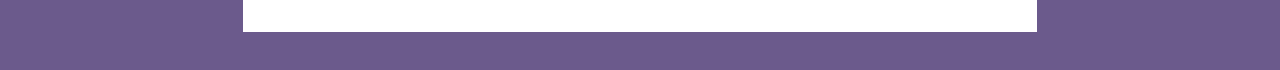
==== commit 554883e2: "Add files via upload" ====
--- a/tisk.html
+++ b/tisk.html
@@ -66,6 +66,31 @@
   .diploma .corner { position: absolute; width: 22mm; height: 22mm; }
   .diploma .c1 { left: 8mm; top: 8mm; } .diploma .c2 { right: 8mm; top: 8mm; }
 
+  /* Opakování */
+  .review { padding: 11mm 13mm 9mm; display: flex; flex-direction: column; }
+  .review h1 { font-size: 25pt; margin: 0; line-height: 1.05; }
+  .review .intro { margin: 1mm 0 3mm; font-size: 10.5pt; color: #4b3d68; }
+  .rv { display: grid; grid-template-columns: 19mm 1fr 1fr; gap: 3.5mm; align-items: start; padding: 2.6mm 0; border-bottom: 0.4mm dashed #cfc6e6; }
+  .rv .ic { width: 19mm; height: 19mm; border-radius: 50%; background: #f6f0e4; border: 0.8mm solid var(--c); padding: 1.6mm; }
+  .rv .ic svg { width: 100%; height: 100%; }
+  .rv h3 { margin: 0; font-size: 10pt; letter-spacing: 1px; text-transform: uppercase; color: var(--c); }
+  .rv .rule { margin: .5mm 0 0; font-size: 12.5pt; font-weight: 800; line-height: 1.22; }
+  .rv .ask { background: #f3eefc; border-radius: 3mm; padding: 2mm 3mm; font-size: 9.6pt; line-height: 1.3; }
+  .rv .ask p { margin: 0 0 1.2mm; }
+  .rv .ask p:last-child { margin: 0; }
+  .rv .ask i { color: #6c5d8c; }
+  .rv .ask b { color: #24163a; }
+  .quiz { margin-top: 3.5mm; display: grid; grid-template-columns: 1fr 1fr; gap: 1.5mm 6mm; font-size: 10pt; }
+  .quiz h2 { grid-column: 1 / -1; margin: 0 0 .5mm; font-size: 12.5pt; color: #8a4dff; }
+  .quiz div { display: flex; justify-content: space-between; gap: 3mm; border-bottom: 0.3mm solid #e4ddf2; padding-bottom: 1mm; }
+  .quiz span { font-weight: 800; white-space: nowrap; }
+  .quiz .ano { color: #137a3a; } .quiz .ne { color: #c4123a; }
+  .golden { margin-top: auto; background: #24163a; color: #fff; border-radius: 4mm; padding: 3.5mm 5mm; display: flex; align-items: center; gap: 5mm; }
+  .golden .big { font-size: 15pt; font-weight: 800; line-height: 1.15; }
+  .golden .big em { font-style: normal; color: #ff8a1f; }
+  .golden .lb { margin-left: auto; text-align: right; font-size: 9.5pt; white-space: nowrap; }
+  .golden .lb b { display: block; font-size: 17pt; color: #7dff9b; }
+
   /* Tahák */
   .cheat { padding: 14mm 16mm; font-size: 10.5pt; line-height: 1.35; }
   .cheat h1 { font-size: 26pt; margin: 0; }
@@ -164,7 +189,57 @@
     out.push('<section class="page"><div class="diplomas">' + dip + dip + '</div></section>');
   }
 
-  // 5) Tahák pro vedoucí
+  // 5) Opakování na konec hodiny
+  if (want('opakovani')) {
+    var RV = [
+      { k: 'lebka', c: '#d4691a', name: 'Lebka · Hřbitov hesel',
+        rule: 'Silné heslo je dlouhé jako věta. Neobsahuje jméno ani datum narození. Znají ho jen rodiče.',
+        q: [['Jak vypadá silné heslo?', 'dlouhé, velká i malá písmena, číslo i znak, dá se zapamatovat jako věta'],
+            ['Komu heslo prozradíme?', 'jen rodičům – ani nejlepšímu kamarádovi']] },
+      { k: 'pavouk', c: '#7a3fc9', name: 'Pavouk · Pavoučí krypta',
+        rule: 'Výhra zadarmo + spěch + chtějí heslo = podvod. Neklikám, ukážu to dospělému.',
+        q: [['Podle čeho poznáte podvodnou zprávu?', 'neznámý odesílatel, výhra bez soutěže, divný odkaz, chtějí heslo nebo adresu, tlačí na čas'],
+            ['Jak se takovému podvodu říká?', 'phishing – „rybaření“ hesel']] },
+      { k: 'netopyr', c: '#3a2a55', name: 'Netopýr · Sociální síť',
+        rule: 'Adresa, telefon, heslo, škola a „jsem sám doma“ na internet nepatří. Co zveřejním, už nevezmu zpátky.',
+        q: [['Co klidně sdílet můžeme?', 'mazlíčka, vlastní obrázek, přezdívku, oblíbenou barvu'],
+            ['Od kolika let bývají sociální sítě?', 'většinou od 13 let – a s rodiči']] },
+      { k: 'duch', c: '#2f86d6', name: 'Duch · Jeskyně kyberšikany',
+        rule: 'Kyberšikanu nešířím ani nelajkuji. Uložím důkaz, zablokuji a řeknu dospělému. Kamarádovi napíšu, že jsem s ním.',
+        q: [['Je říct to dospělému žalování?', 'ne – je to pomoc a odvaha'],
+            ['Kam můžu zavolat, když se bojím říct to doma?', 'Linka bezpečí 116 111 – zdarma, nonstop']] },
+      { k: 'dyne', c: '#e8701a', name: 'Dýně · Labyrint pastí',
+        rule: 'Strašidelná okna, dárky zadarmo a cizí lidé, kteří chtějí fotku, schůzku nebo tajemství = past.',
+        q: [['Cizí hráč chce fotku a schůzku a říká „neříkej to rodičům“. Co uděláte?', 'neodpovídám, nic neposílám, hned to řeknu rodičům'],
+            ['Vyskočí okno „Máš virus, klikni!“?', 'neklikám, zavřu ho a řeknu dospělému']] }
+    ];
+    var QZ = [
+      ['Heslo „anicka2016“ je bezpečné.', false],
+      ['Fotku svého obrázku z výtvarky můžu sdílet.', true],
+      ['Na zprávu o výhře mobilu mám rychle odpovědět.', false],
+      ['Říct dospělému o kyberšikaně je žalování.', false],
+      ['Kdo ve hře napíše, že je mu 10, je určitě dítě.', false],
+      ['Než si stáhnu novou hru, zeptám se rodičů.', true]
+    ];
+    out.push('<section class="page review">' +
+      '<h1 class="title">Opakování: Kniha strážce internetu</h1>' +
+      '<p class="intro">Na konci hodiny projděte s dětmi všech pět strašidel. U každého se nejdřív zeptejte, co si pamatují, a teprve pak přečtěte pravidlo. Odpovědi jsou psané kurzívou.</p>' +
+      RV.map(function (r) {
+        return '<div class="rv" style="--c:' + r.c + '"><div class="ic">' + D.ICONS[r.k] + '</div>' +
+          '<div><h3>' + r.name + '</h3><p class="rule">' + r.rule + '</p></div>' +
+          '<div class="ask">' + r.q.map(function (x) { return '<p><b>' + x[0] + '</b><br><i>' + x[1] + '</i></p>'; }).join('') + '</div></div>';
+      }).join('') +
+      '<div class="quiz"><h2>Rychlý kvíz: ruce nahoru, když platí ANO</h2>' +
+      QZ.map(function (x, i) {
+        return '<div>' + (i + 1) + '. ' + x[0] + '<span class="' + (x[1] ? 'ano">ANO' : 'ne">NE') + '</span></div>';
+      }).join('') + '</div>' +
+      '<div class="golden"><div class="big">Když se na internetu stane něco divného nebo nepříjemného:<br>' +
+      '<em>ZASTAV SE – NEKLIKEJ – ŘEKNI TO DOSPĚLÉMU.</em></div>' +
+      '<div class="lb">Linka bezpečí<b>116 111</b>zdarma · nonstop</div></div>' +
+      '</section>');
+  }
+
+  // 6) Tahák pro vedoucí
   if (want('tahak')) {
     var head = '<tr><th>Barva týmu</th><th>Začíná u</th>' + D.STATIONS.map(function (s) { return '<th>' + D.ICONS[s.key] + '</th>'; }).join('') + '<th>Kód brány</th></tr>';
     var rows = D.COLORS.map(function (c, ci) {
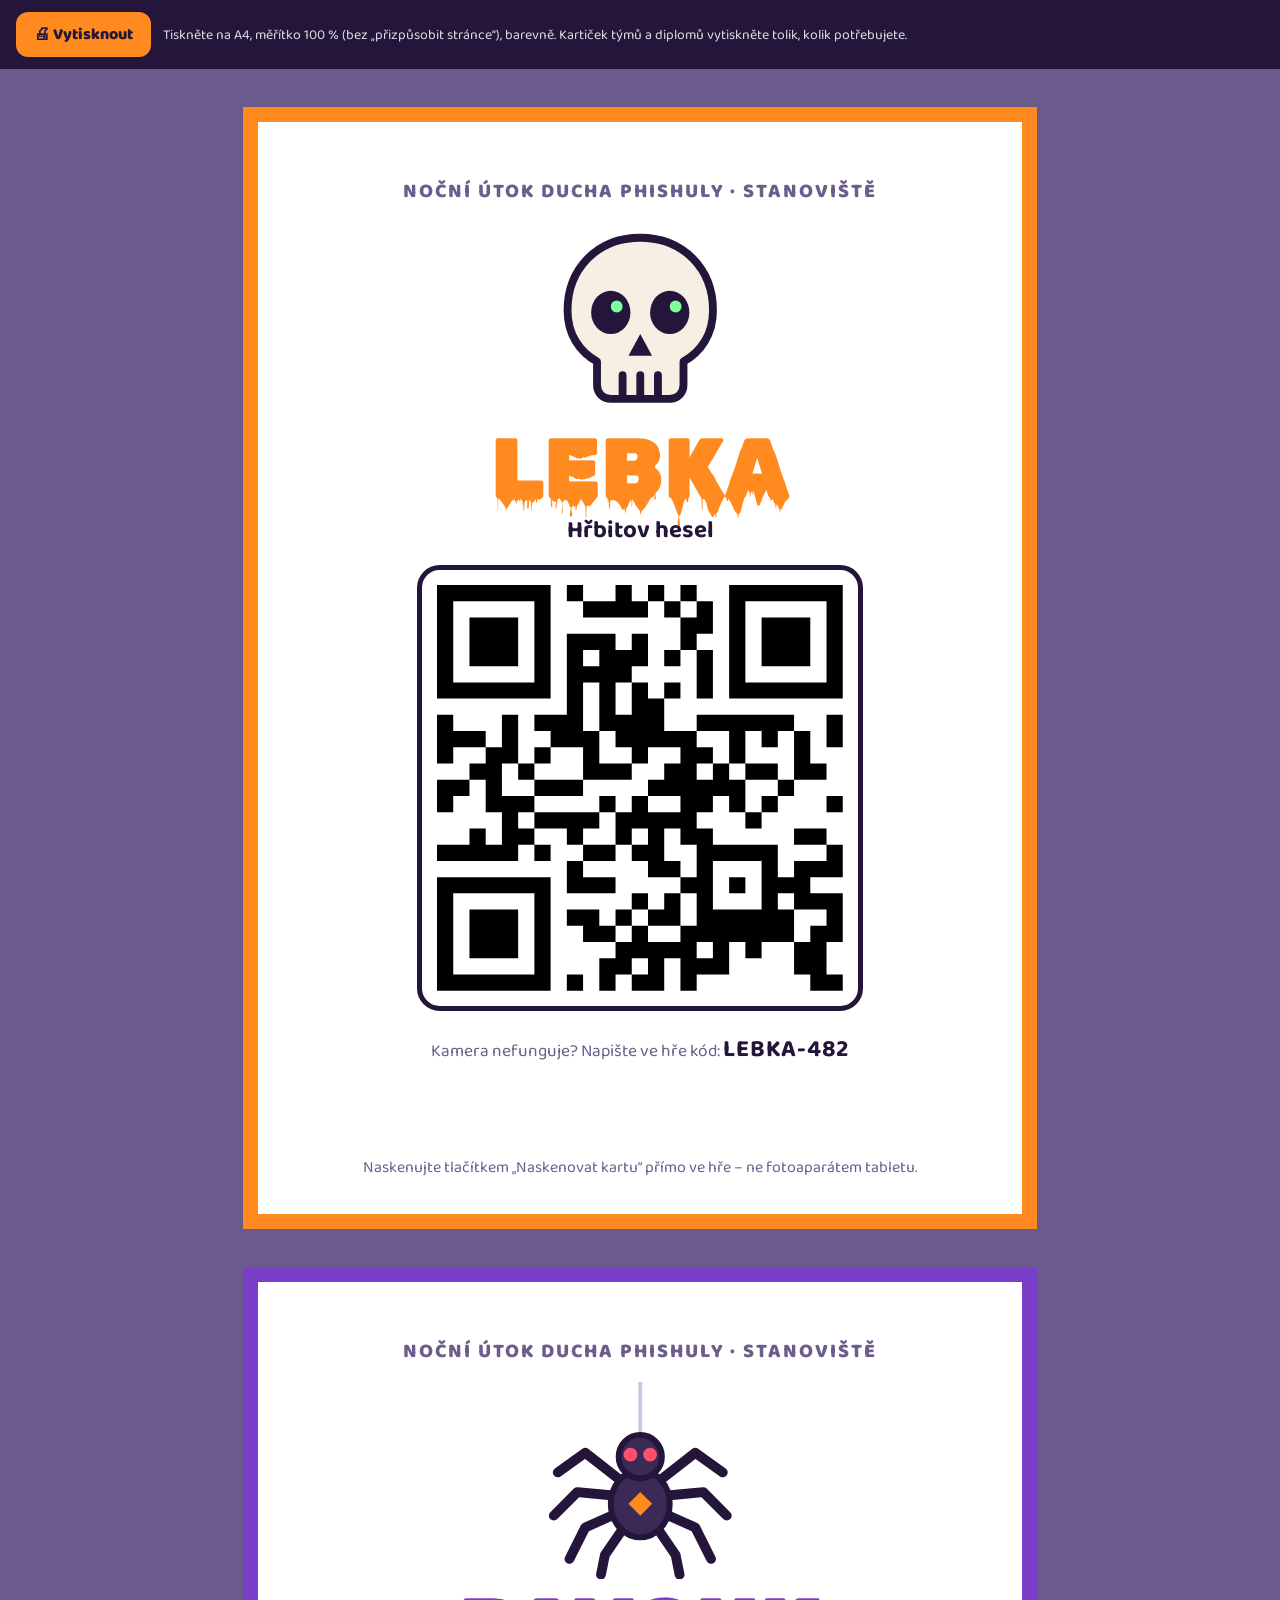
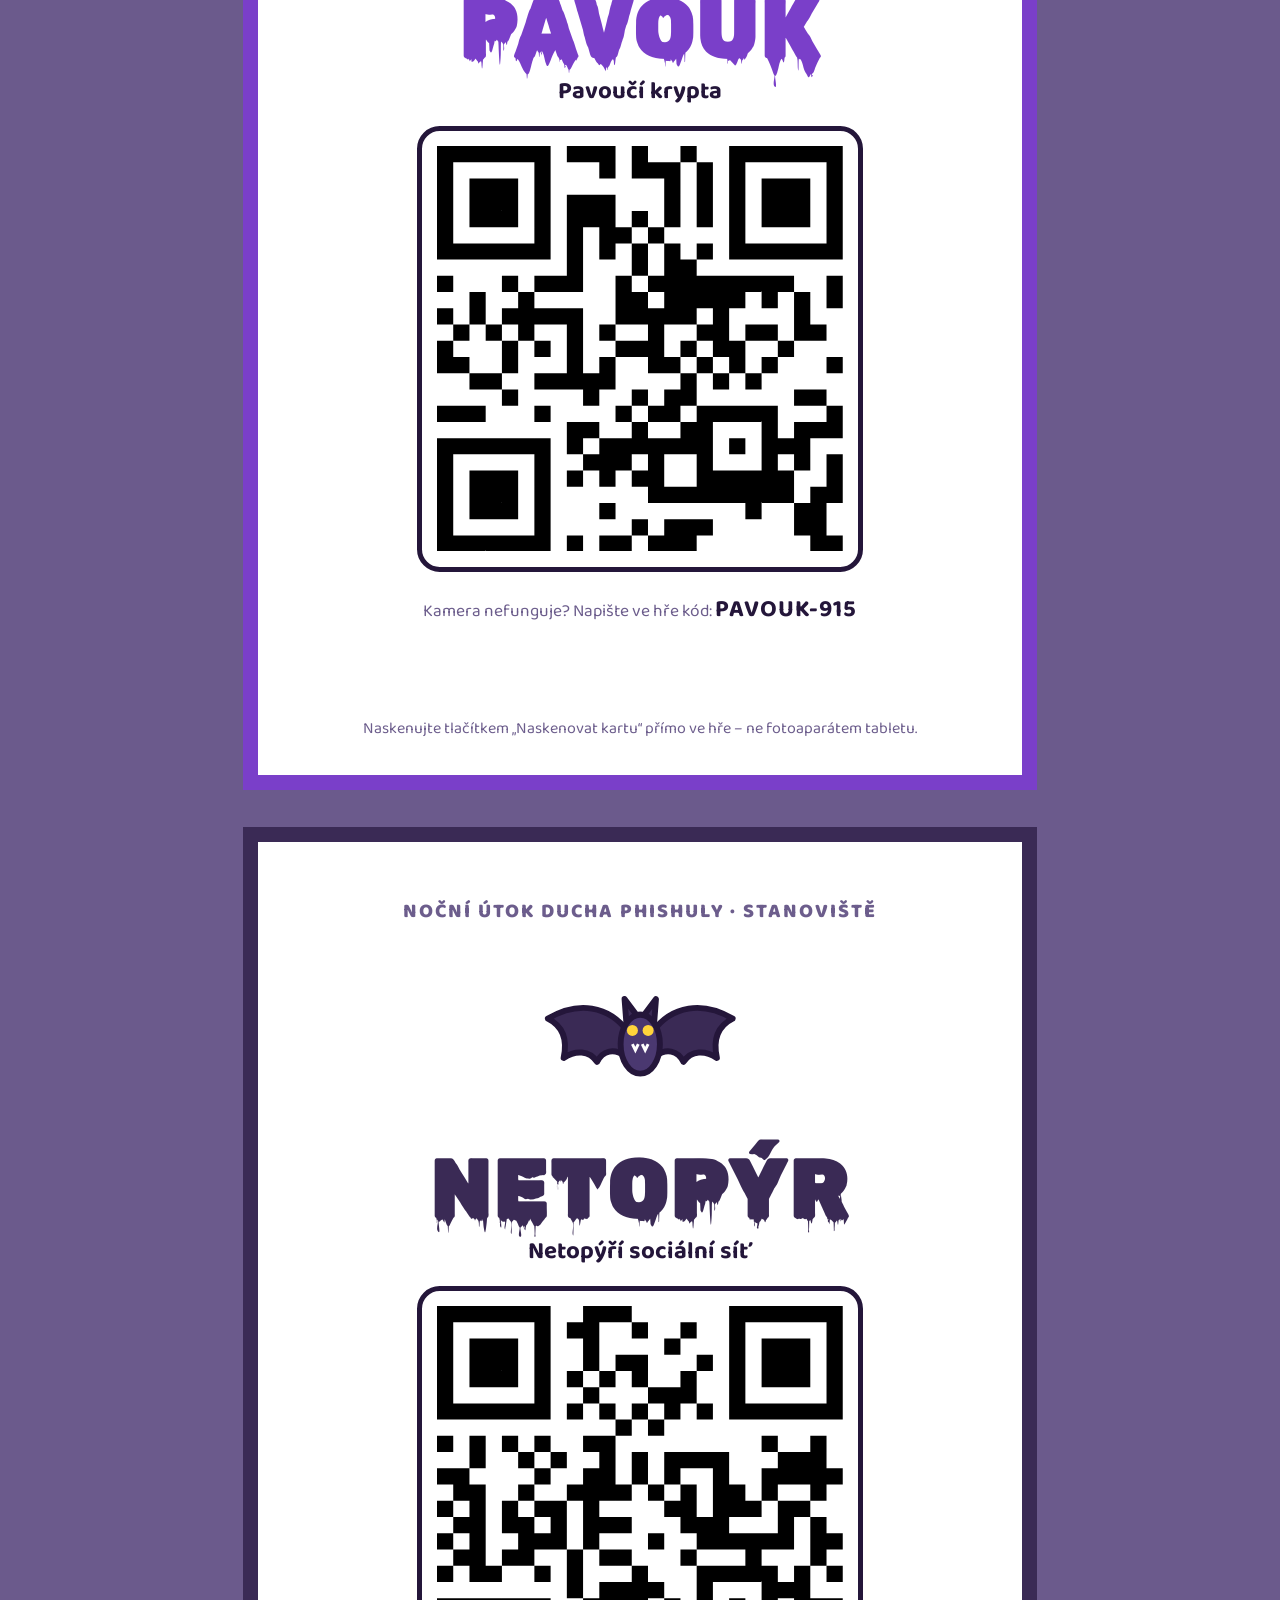
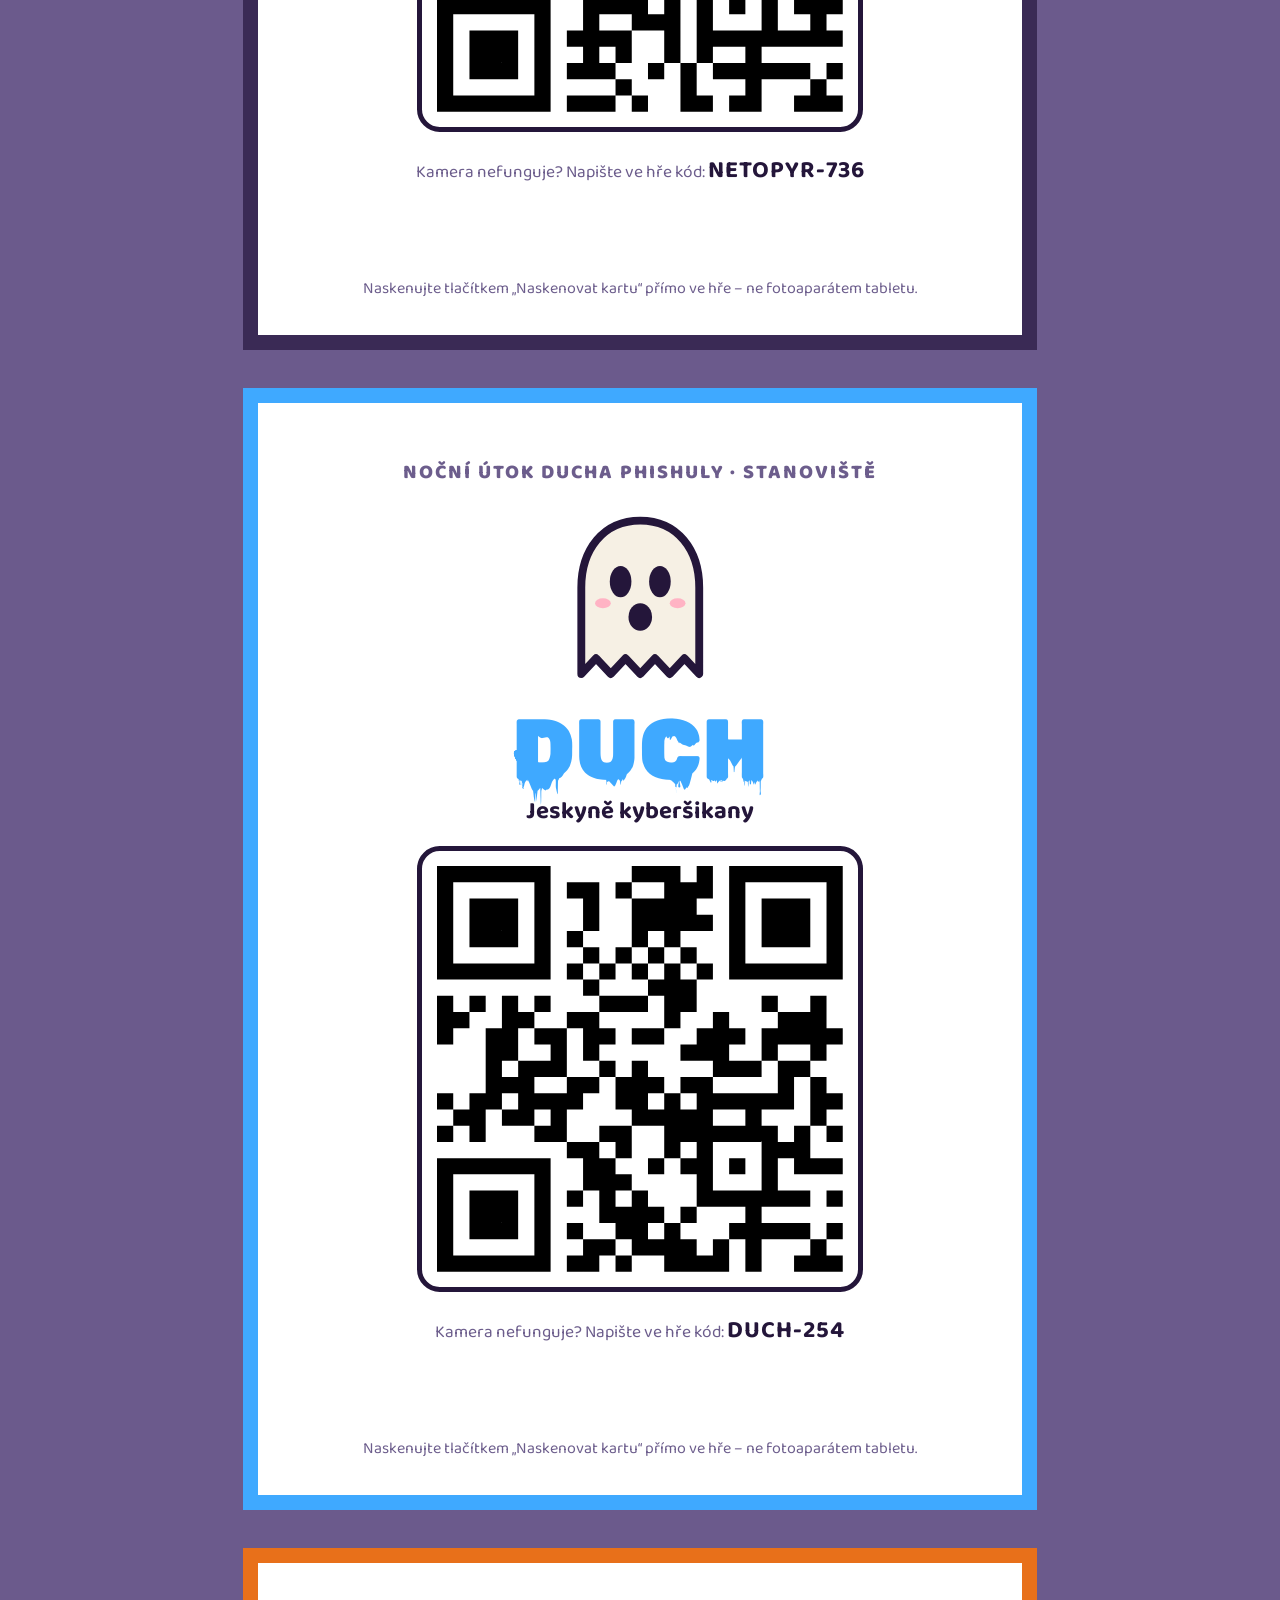
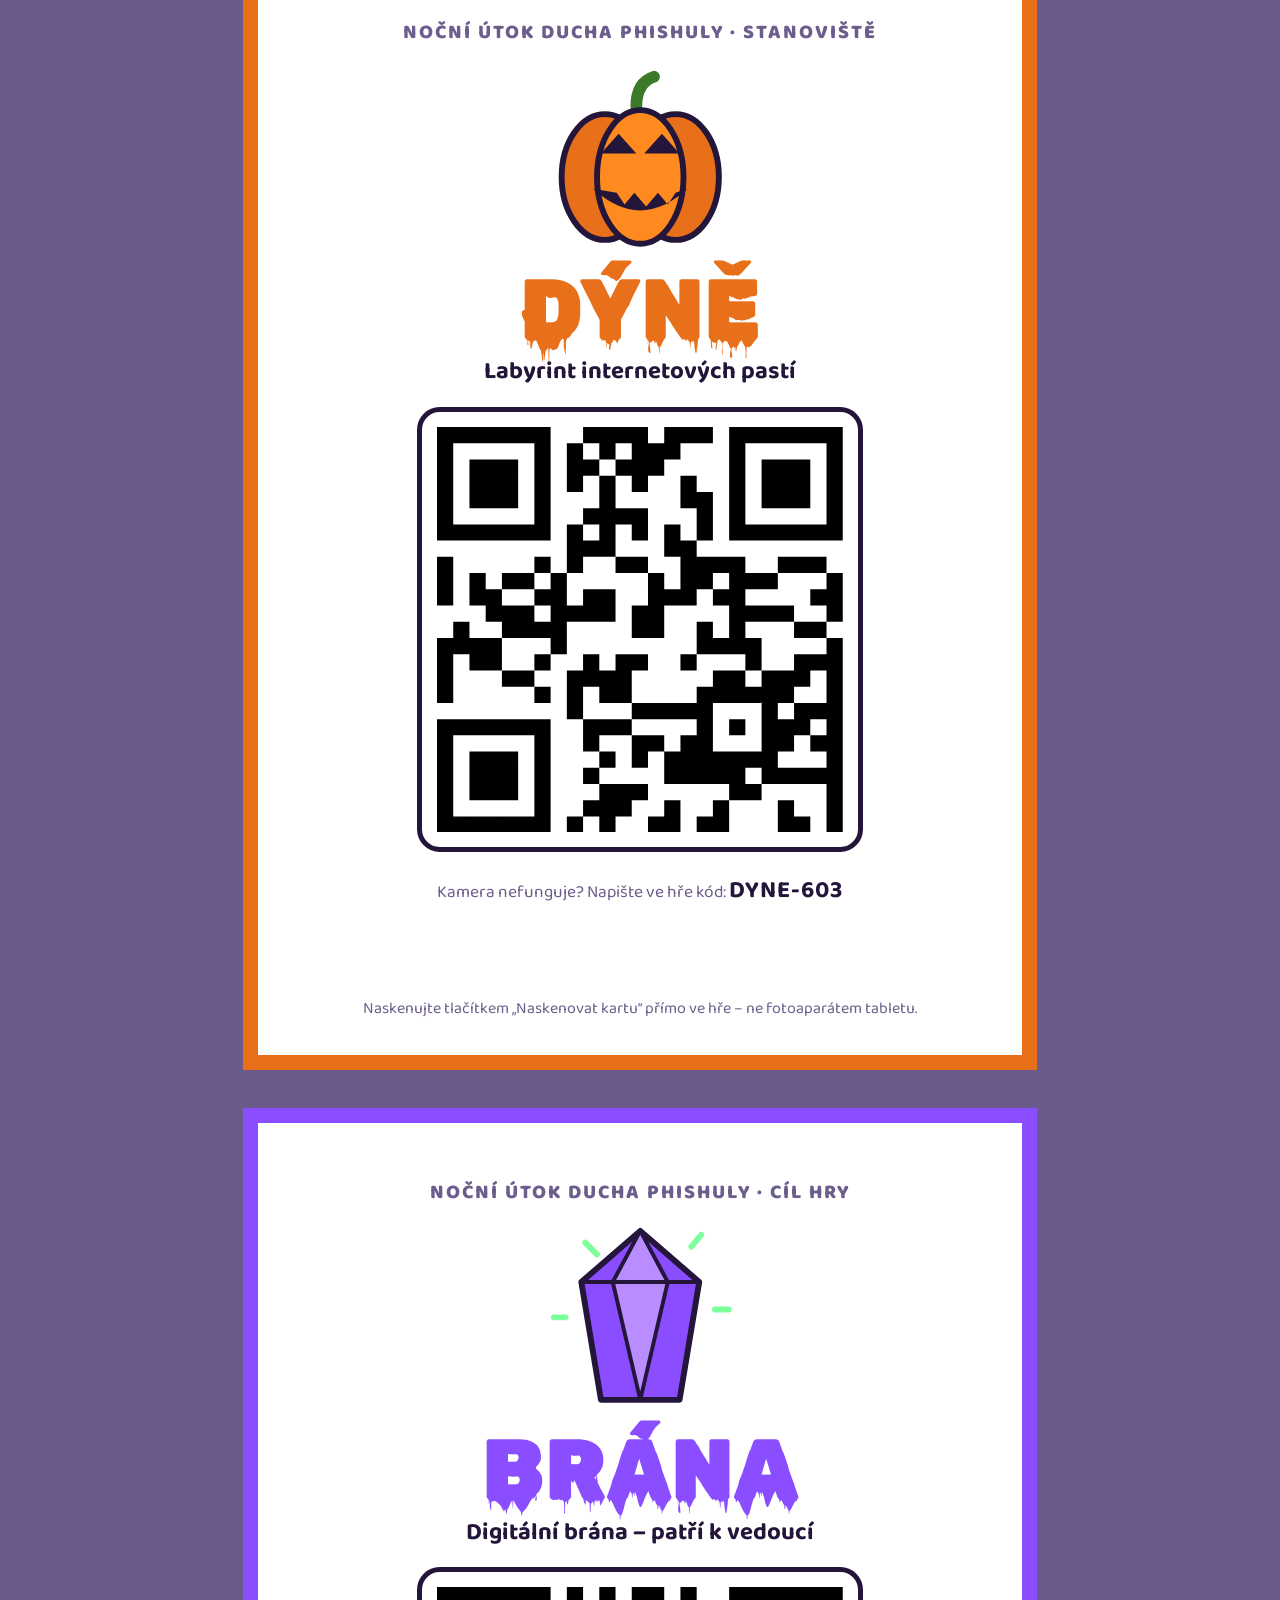
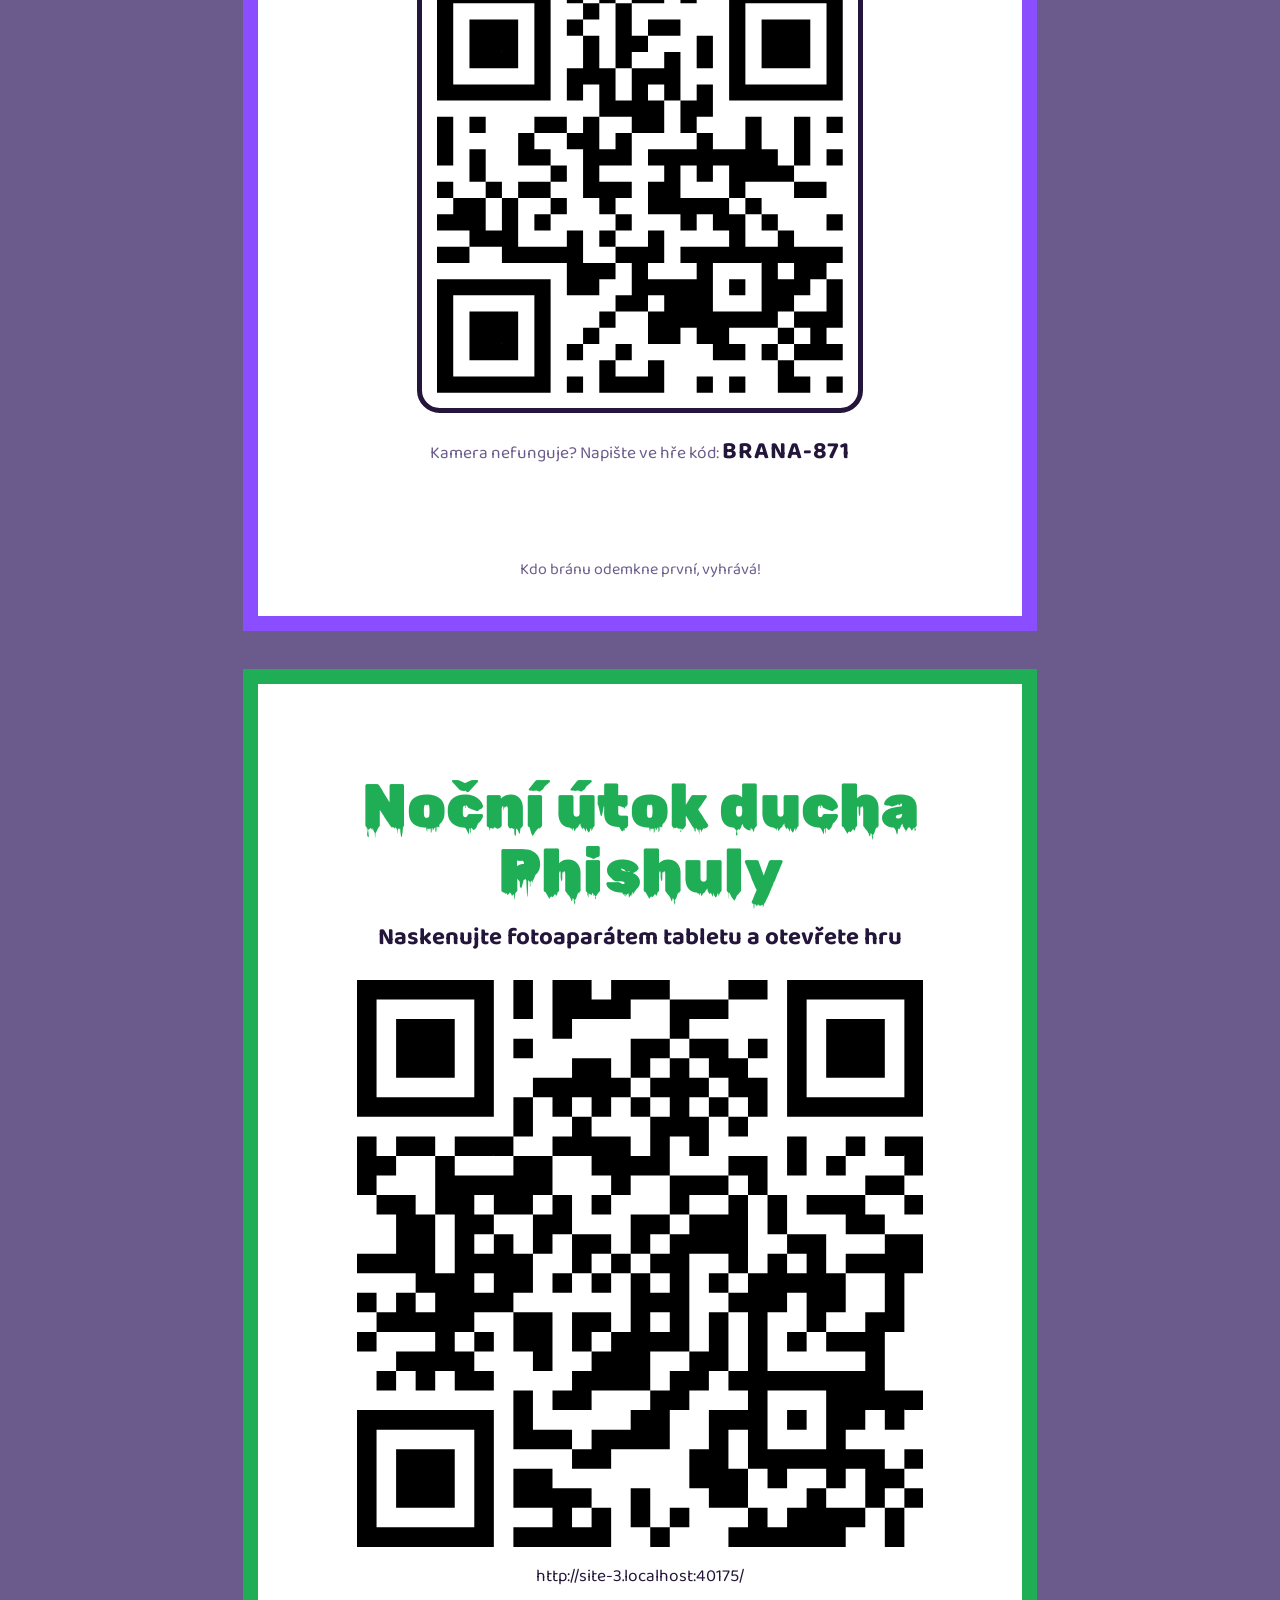
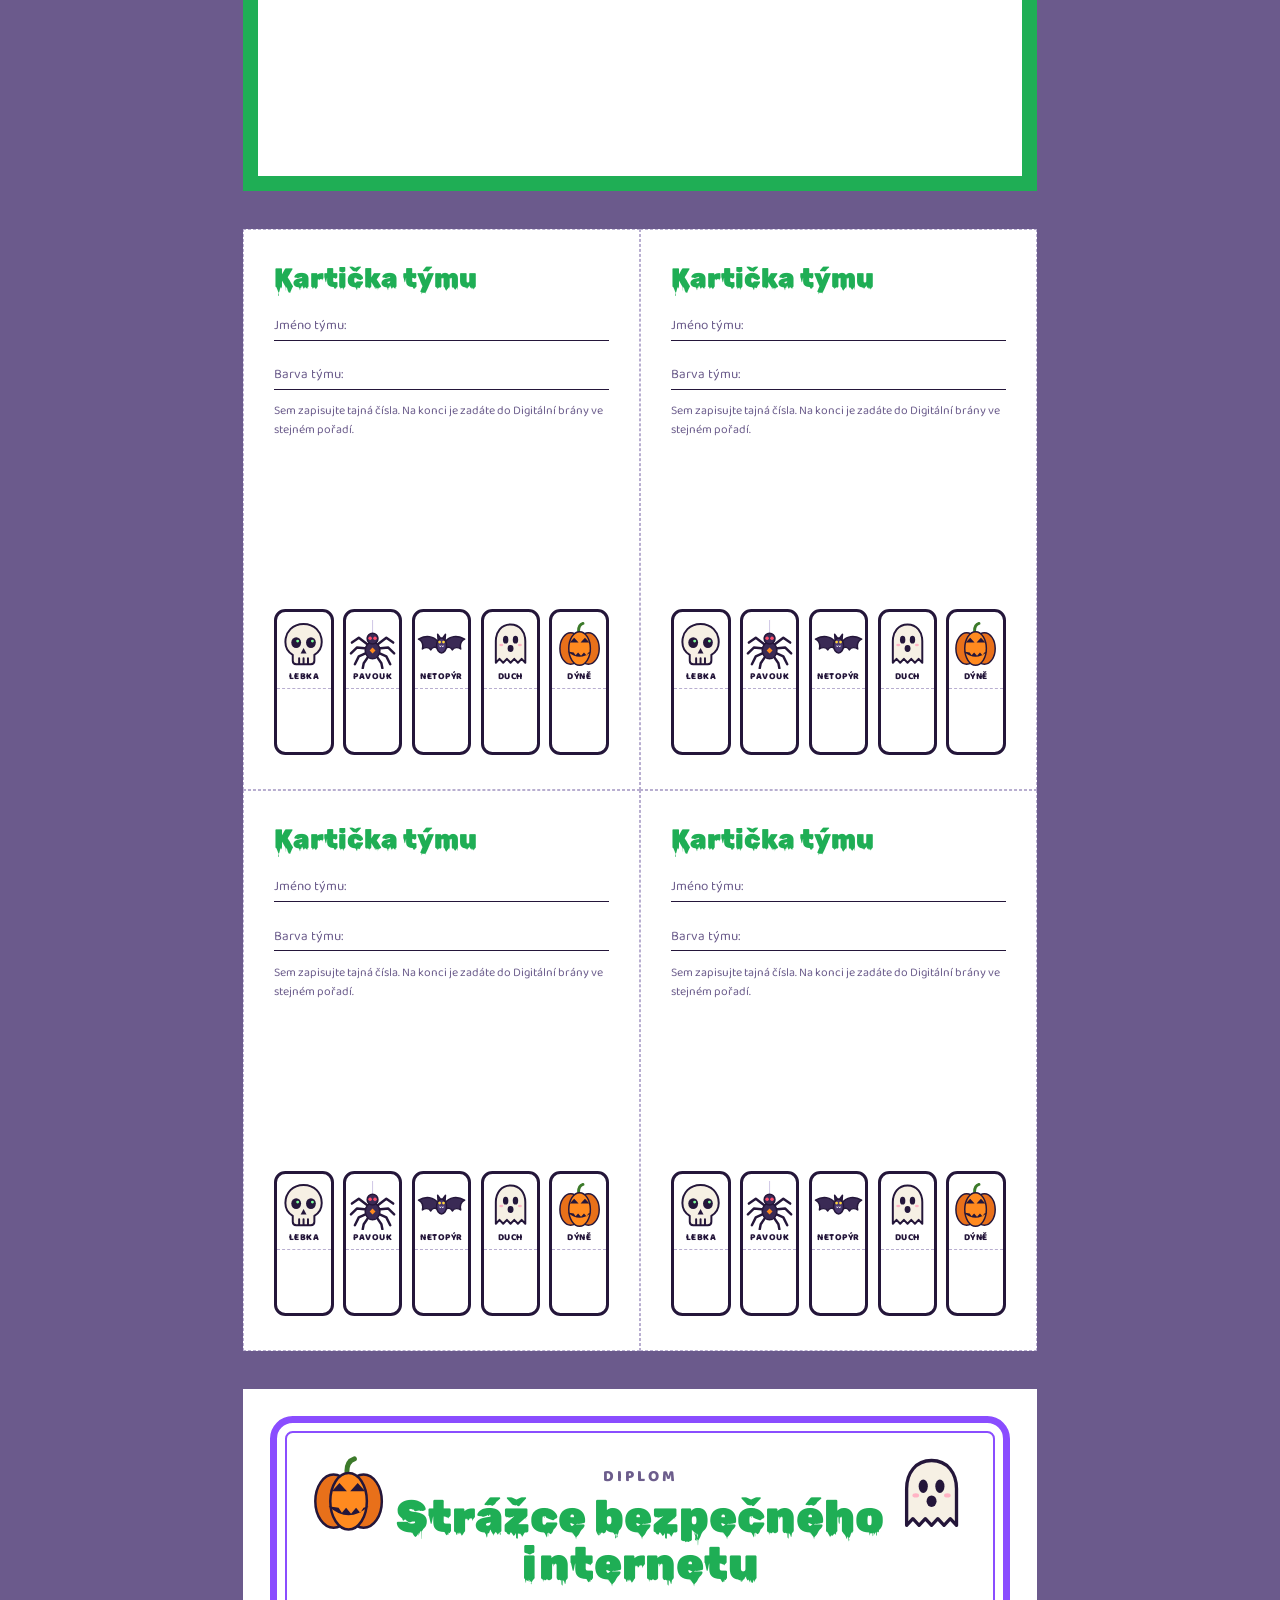
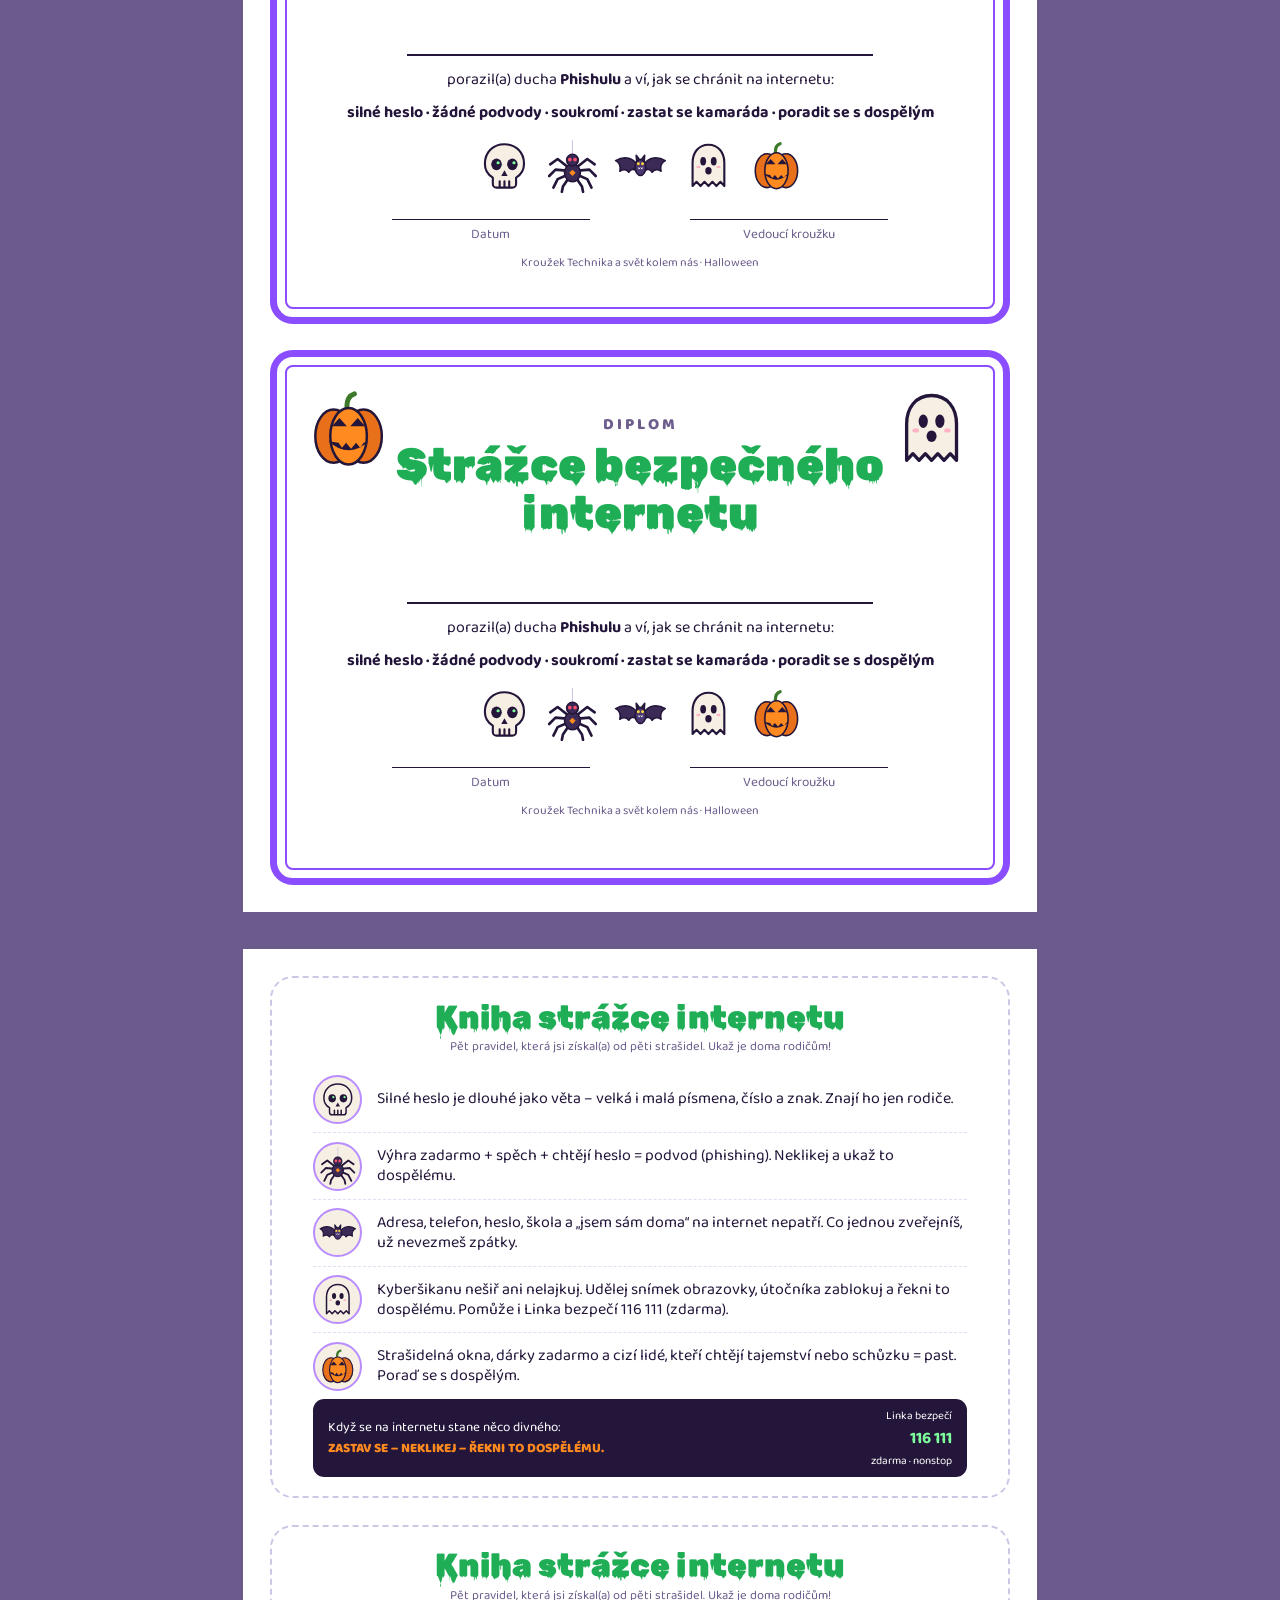
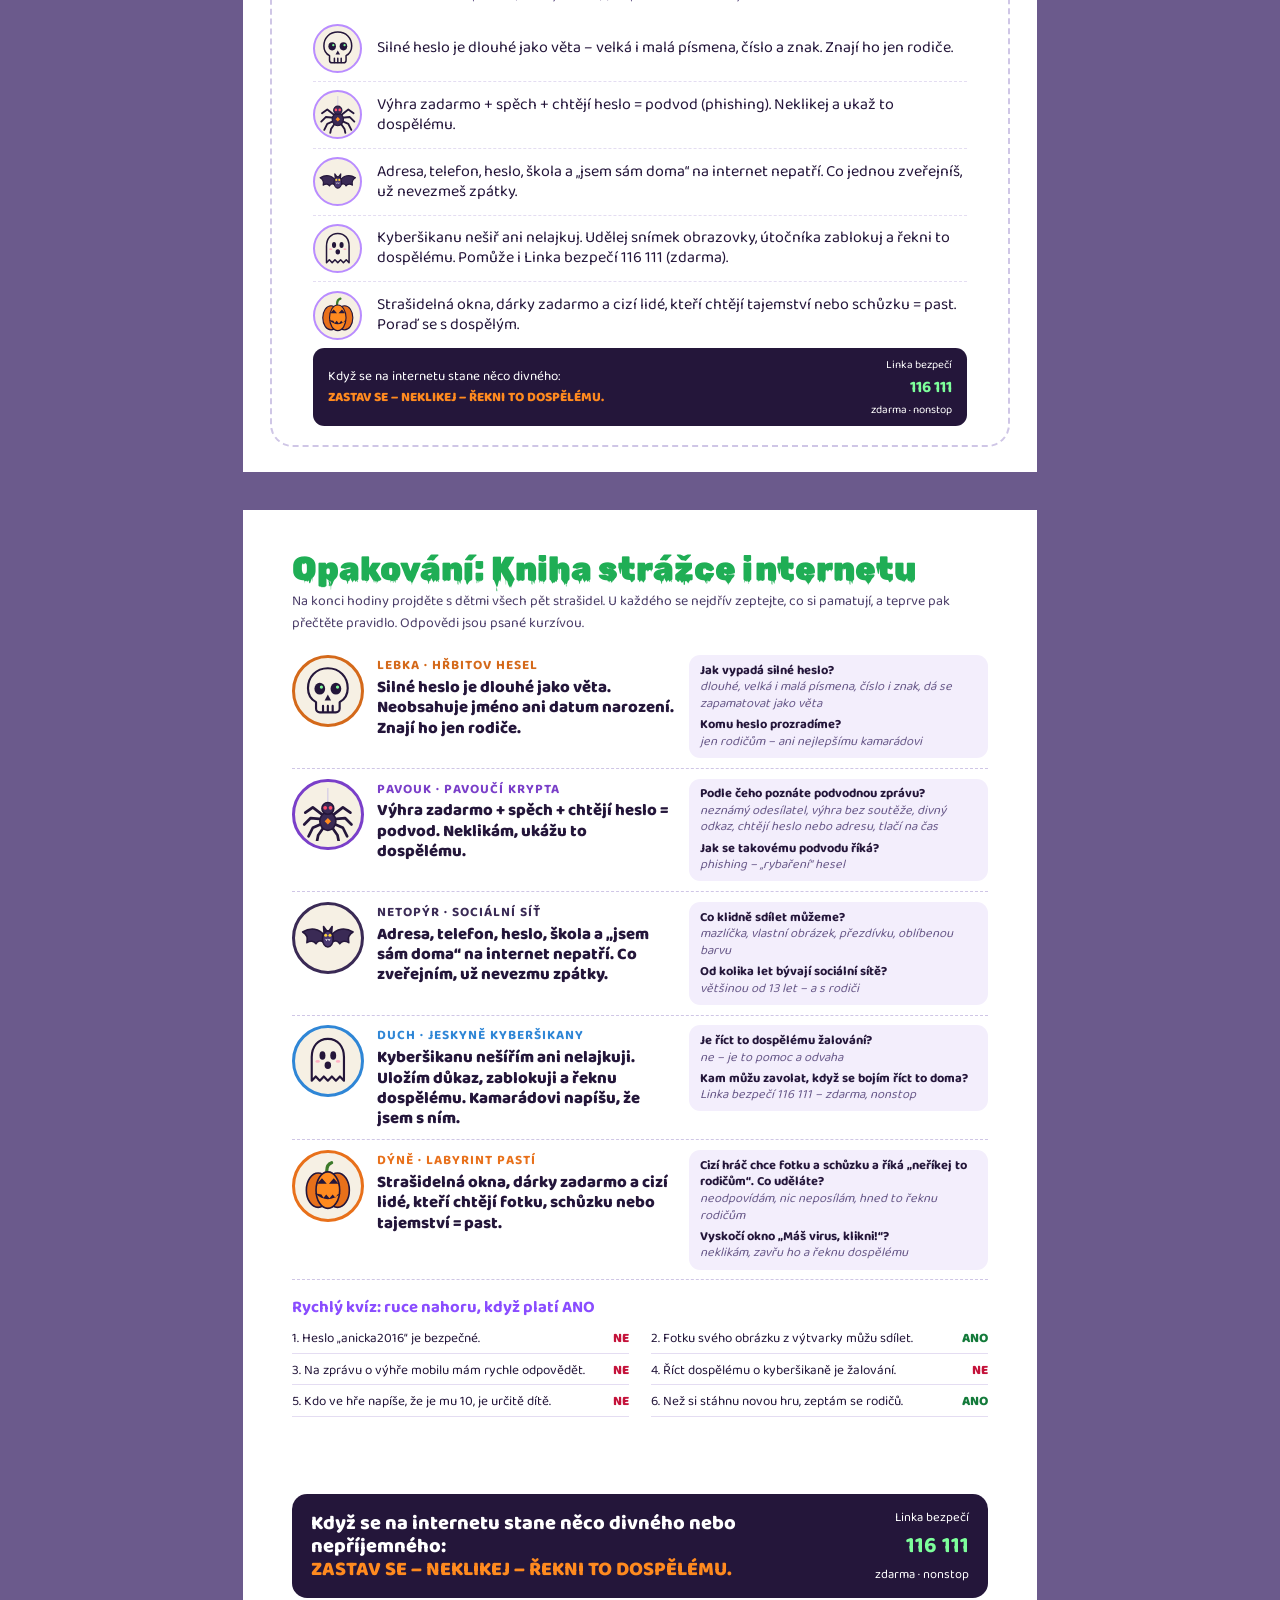
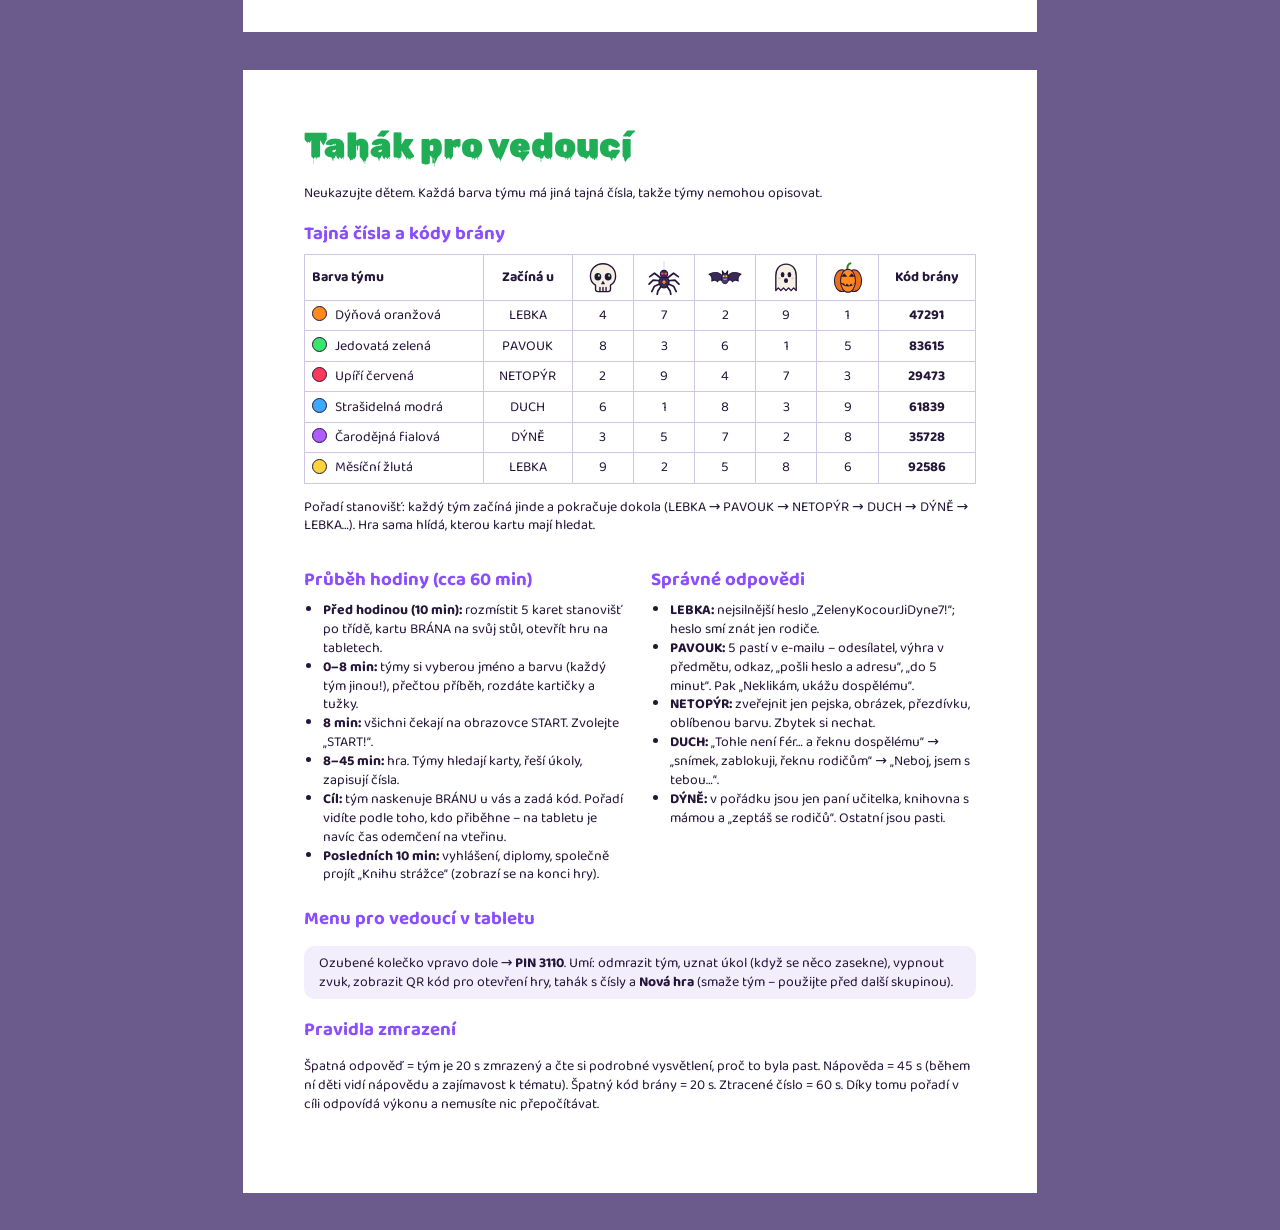
==== commit 35a209a4: "Add files via upload" ====
--- a/tisk.html
+++ b/tisk.html
@@ -65,6 +65,21 @@
   .diploma .sig div { border-top: 0.4mm solid #24163a; width: 40%; padding-top: 1mm; }
   .diploma .corner { position: absolute; width: 22mm; height: 22mm; }
   .diploma .c1 { left: 8mm; top: 8mm; } .diploma .c2 { right: 8mm; top: 8mm; }
+
+  /* Zadní strana diplomu */
+  .book { margin: 7mm; border: 0.6mm dashed #cfc6e6; border-radius: 6mm; padding: 6mm 11mm 5mm; display: flex; flex-direction: column; }
+  .book + .book { margin-top: 0; }
+  .book h1 { font-size: 24pt; margin: 0; text-align: center; line-height: 1.05; }
+  .book .sub { text-align: center; font-size: 9.5pt; color: #6c5d8c; margin: .5mm 0 2.5mm; }
+  .book ul { list-style: none; margin: 0; padding: 0; }
+  .book li { display: flex; align-items: center; gap: 4mm; padding: 2.2mm 0; border-bottom: 0.3mm dashed #e4ddf2; font-size: 12pt; line-height: 1.25; }
+  .book li:last-child { border-bottom: 0; }
+  .book li i { flex: none; width: 13mm; height: 13mm; border-radius: 50%; background: #f6f0e4; border: 0.6mm solid #b98cff; padding: 1mm; }
+  .book li i svg { width: 100%; height: 100%; }
+  .book .gold { margin-top: auto; background: #24163a; color: #fff; border-radius: 3mm; padding: 2mm 4mm; display: flex; align-items: center; gap: 4mm; font-size: 10pt; }
+  .book .gold em { font-style: normal; color: #ff8a1f; font-weight: 800; }
+  .book .gold span { margin-left: auto; white-space: nowrap; text-align: right; font-size: 8.5pt; }
+  .book .gold b { color: #7dff9b; font-size: 12.5pt; }
 
   /* Opakování */
   .review { padding: 11mm 13mm 9mm; display: flex; flex-direction: column; }
@@ -187,6 +202,13 @@
       '<div class="sig"><div>Datum</div><div>Vedoucí kroužku</div></div>' +
       '<p style="font-size:9pt;color:#6c5d8c;margin-top:2mm">Kroužek Technika a svět kolem nás · Halloween</p></div>';
     out.push('<section class="page"><div class="diplomas">' + dip + dip + '</div></section>');
+    // zadní strana – tisknout oboustranně (otočení podle dlouhé strany)
+    var book = '<div class="book"><h1 class="title">Kniha strážce internetu</h1>' +
+      '<p class="sub">Pět pravidel, která jsi získal(a) od pěti strašidel. Ukaž je doma rodičům!</p><ul>' +
+      D.STATIONS.map(function (st) { return '<li><i>' + D.ICONS[st.key] + '</i><span>' + D.RULES[st.key] + '</span></li>'; }).join('') +
+      '</ul><div class="gold"><div>Když se na internetu stane něco divného:<br><em>ZASTAV SE – NEKLIKEJ – ŘEKNI TO DOSPĚLÉMU.</em></div>' +
+      '<span>Linka bezpečí<br><b>116 111</b><br>zdarma · nonstop</span></div></div>';
+    out.push('<section class="page"><div class="diplomas">' + book + book + '</div></section>');
   }
 
   // 5) Opakování na konec hodiny
